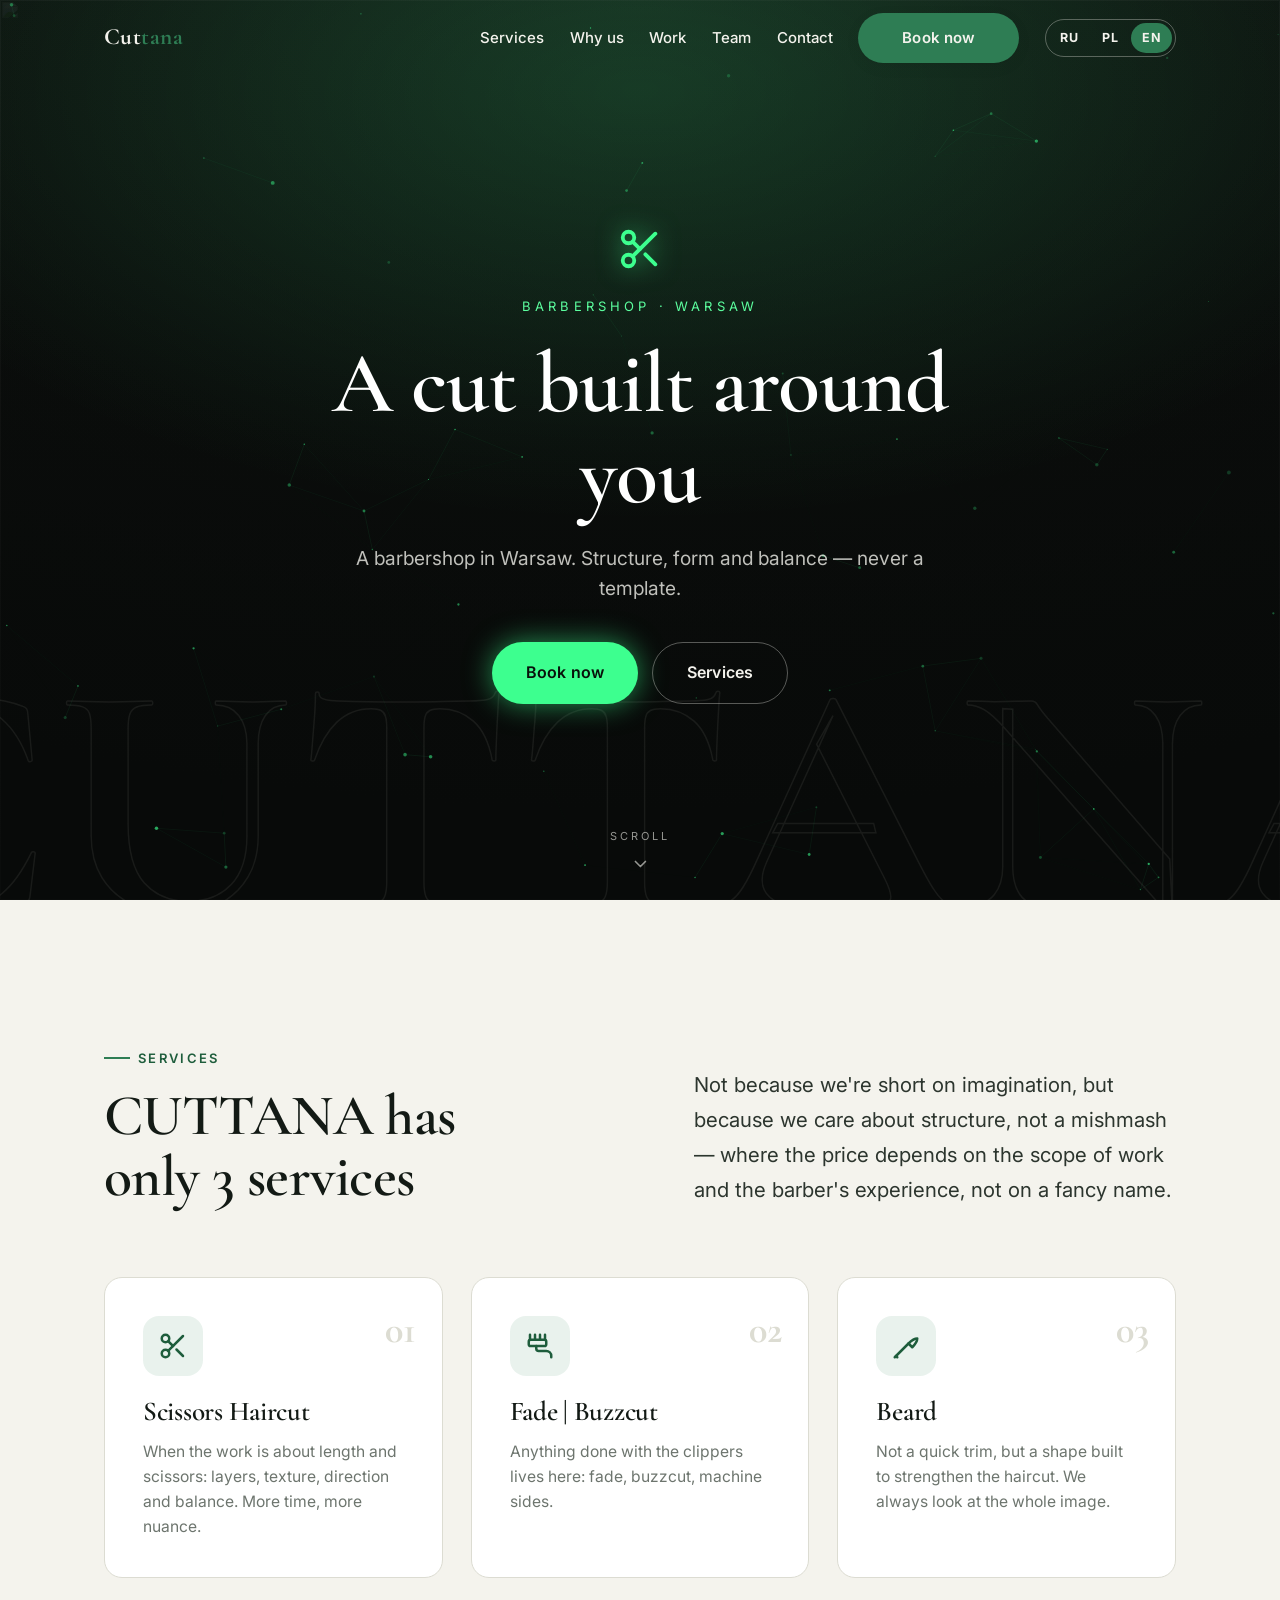
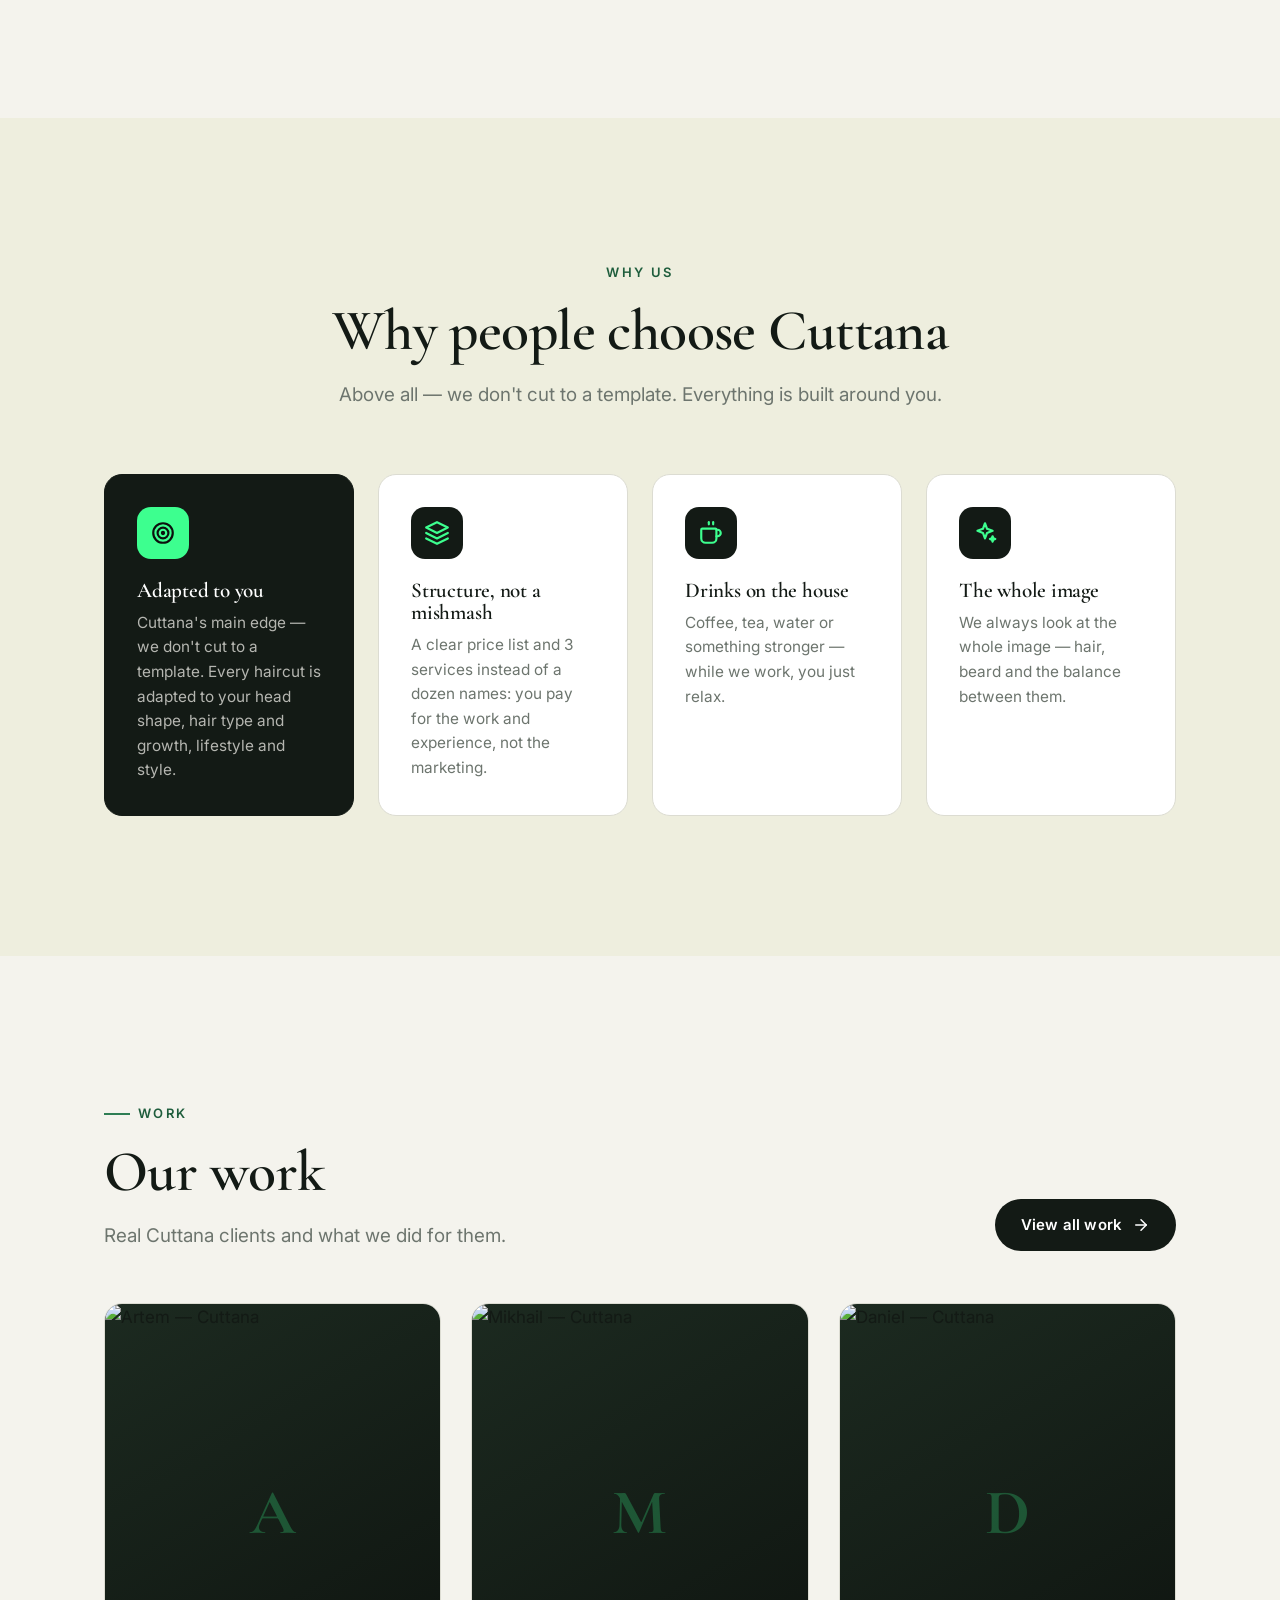
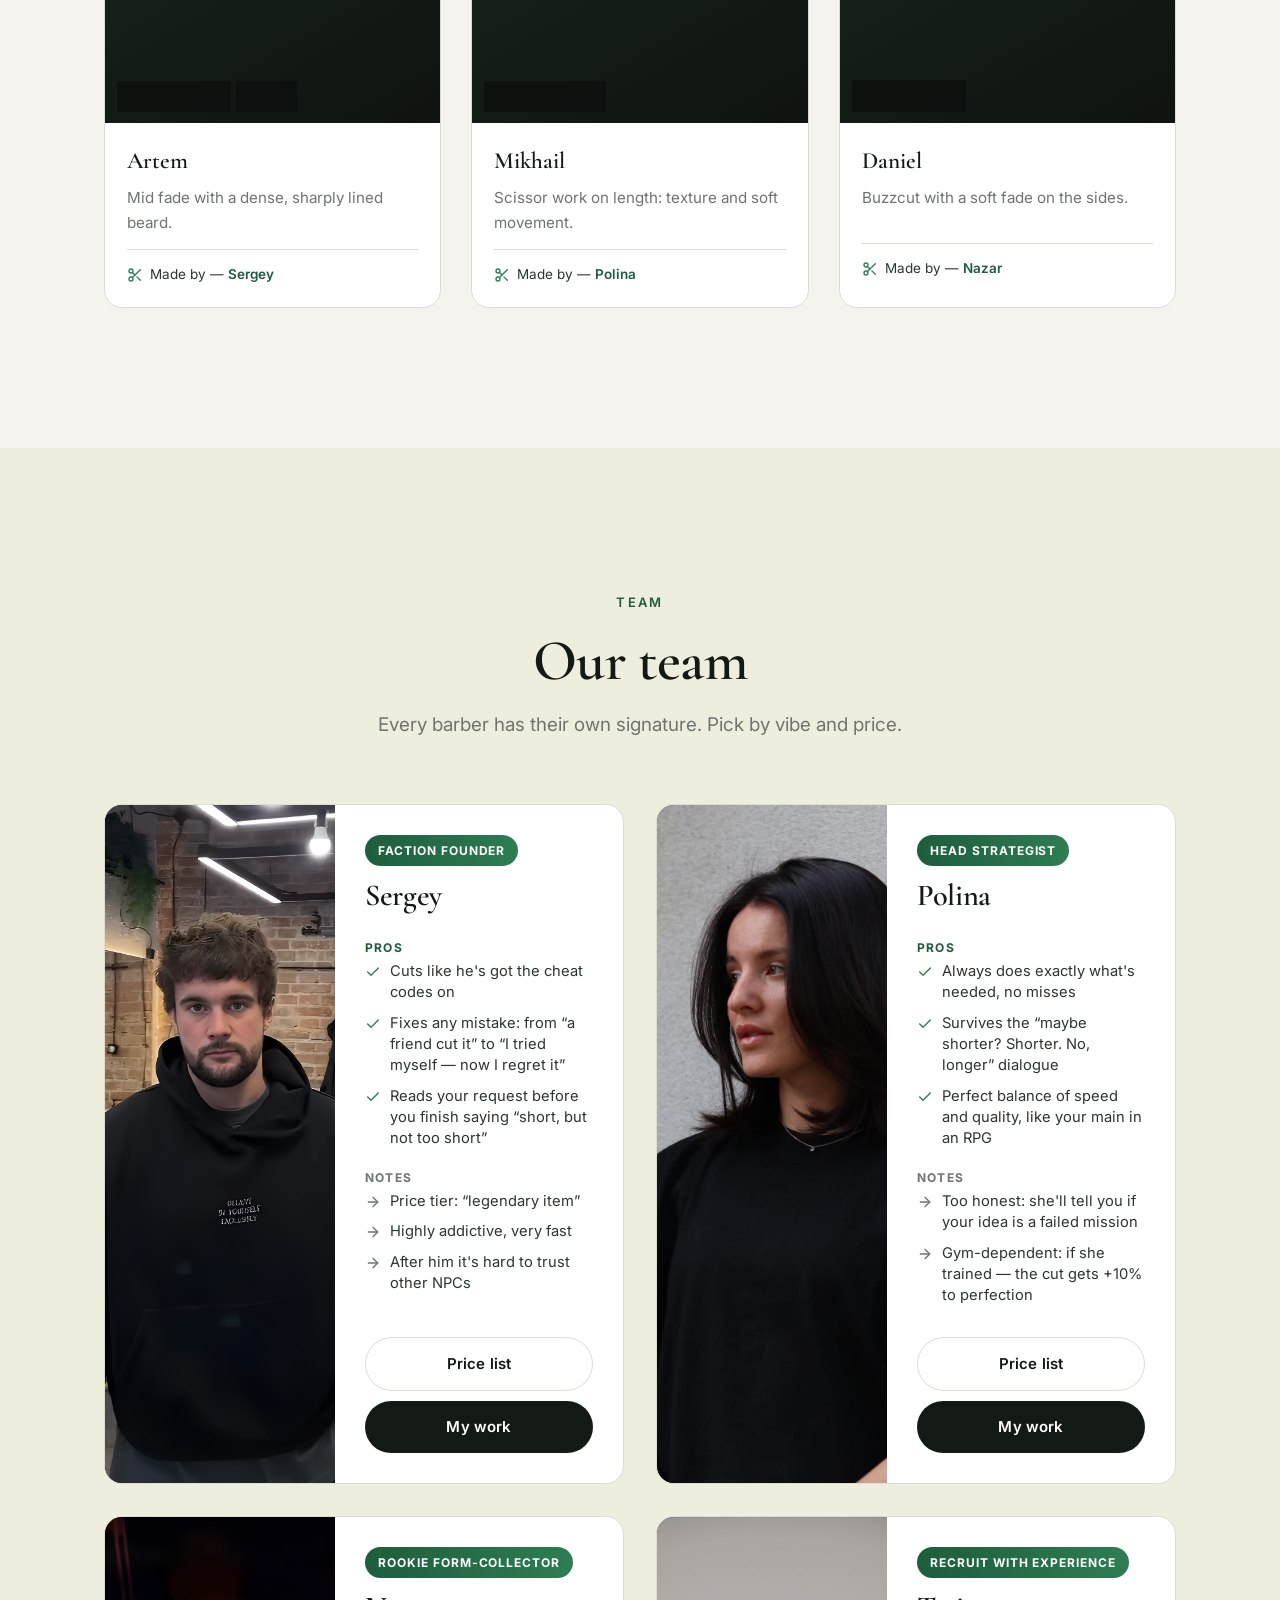
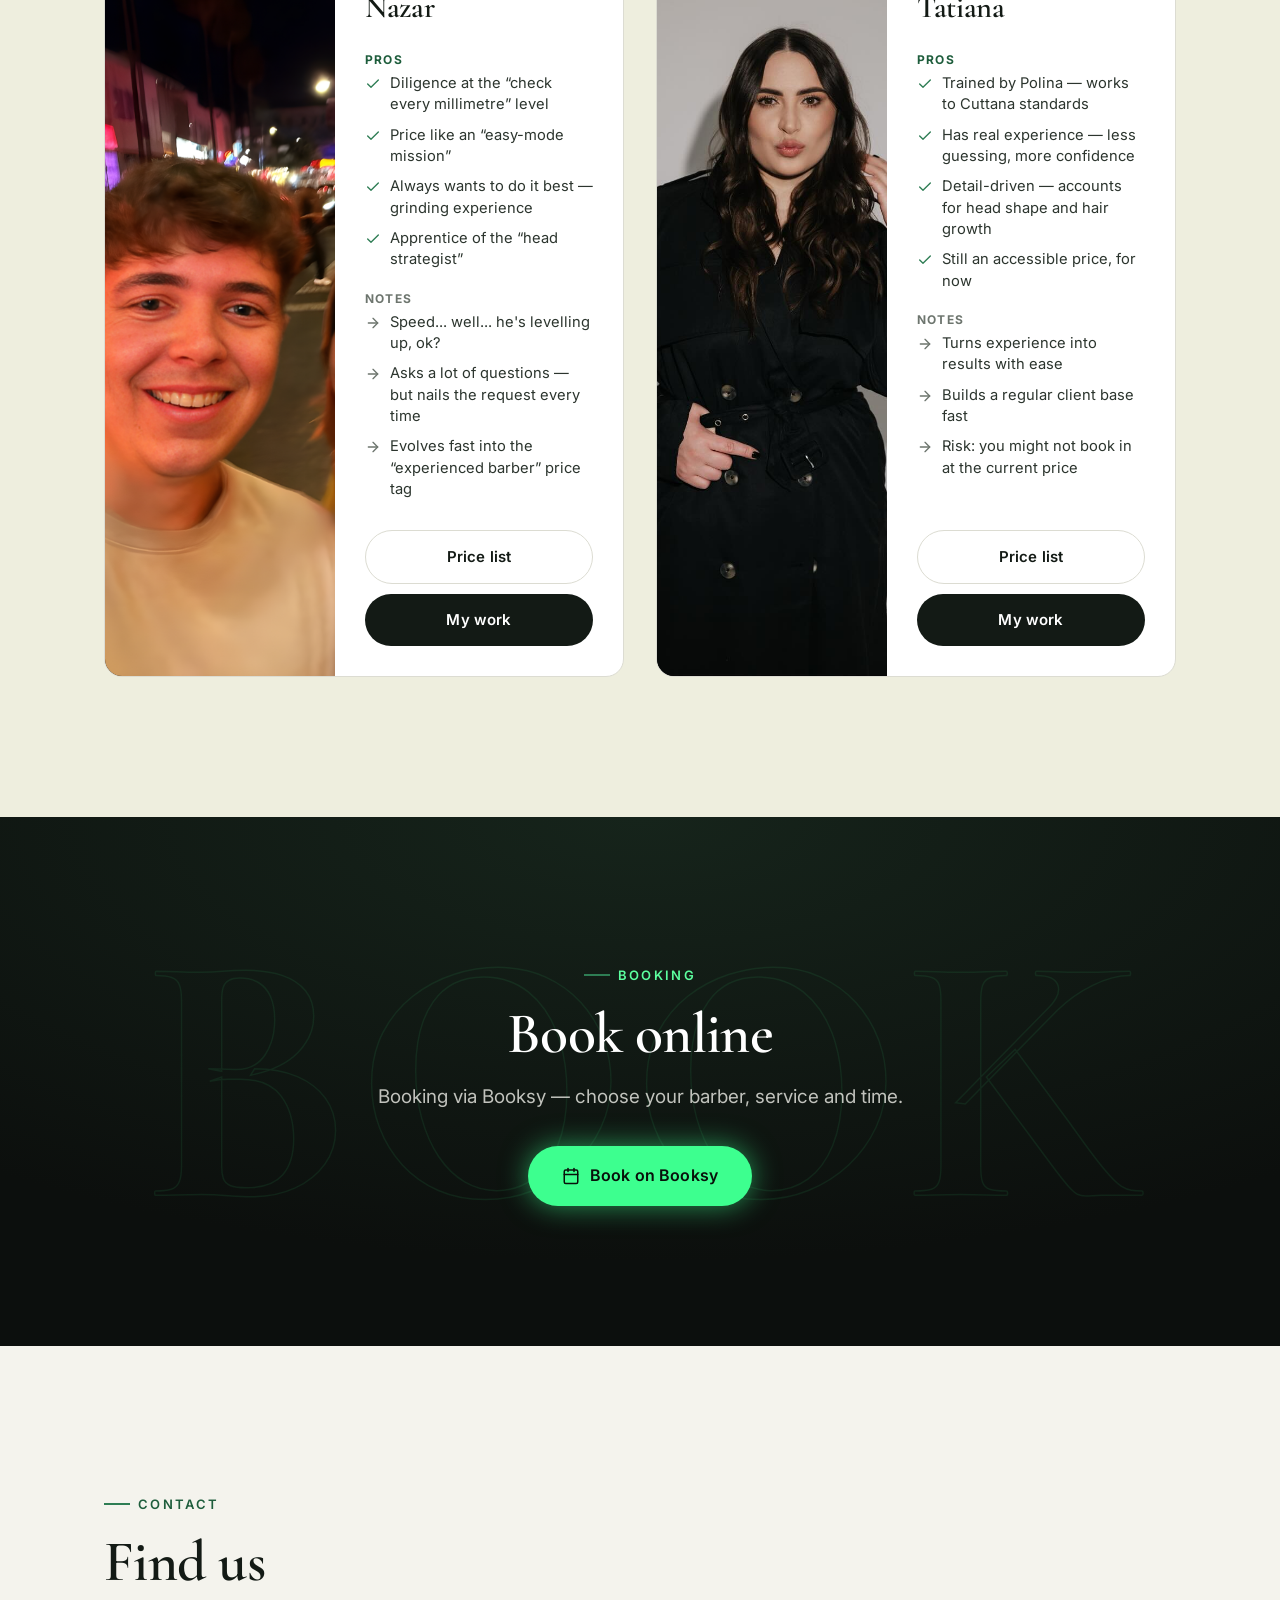
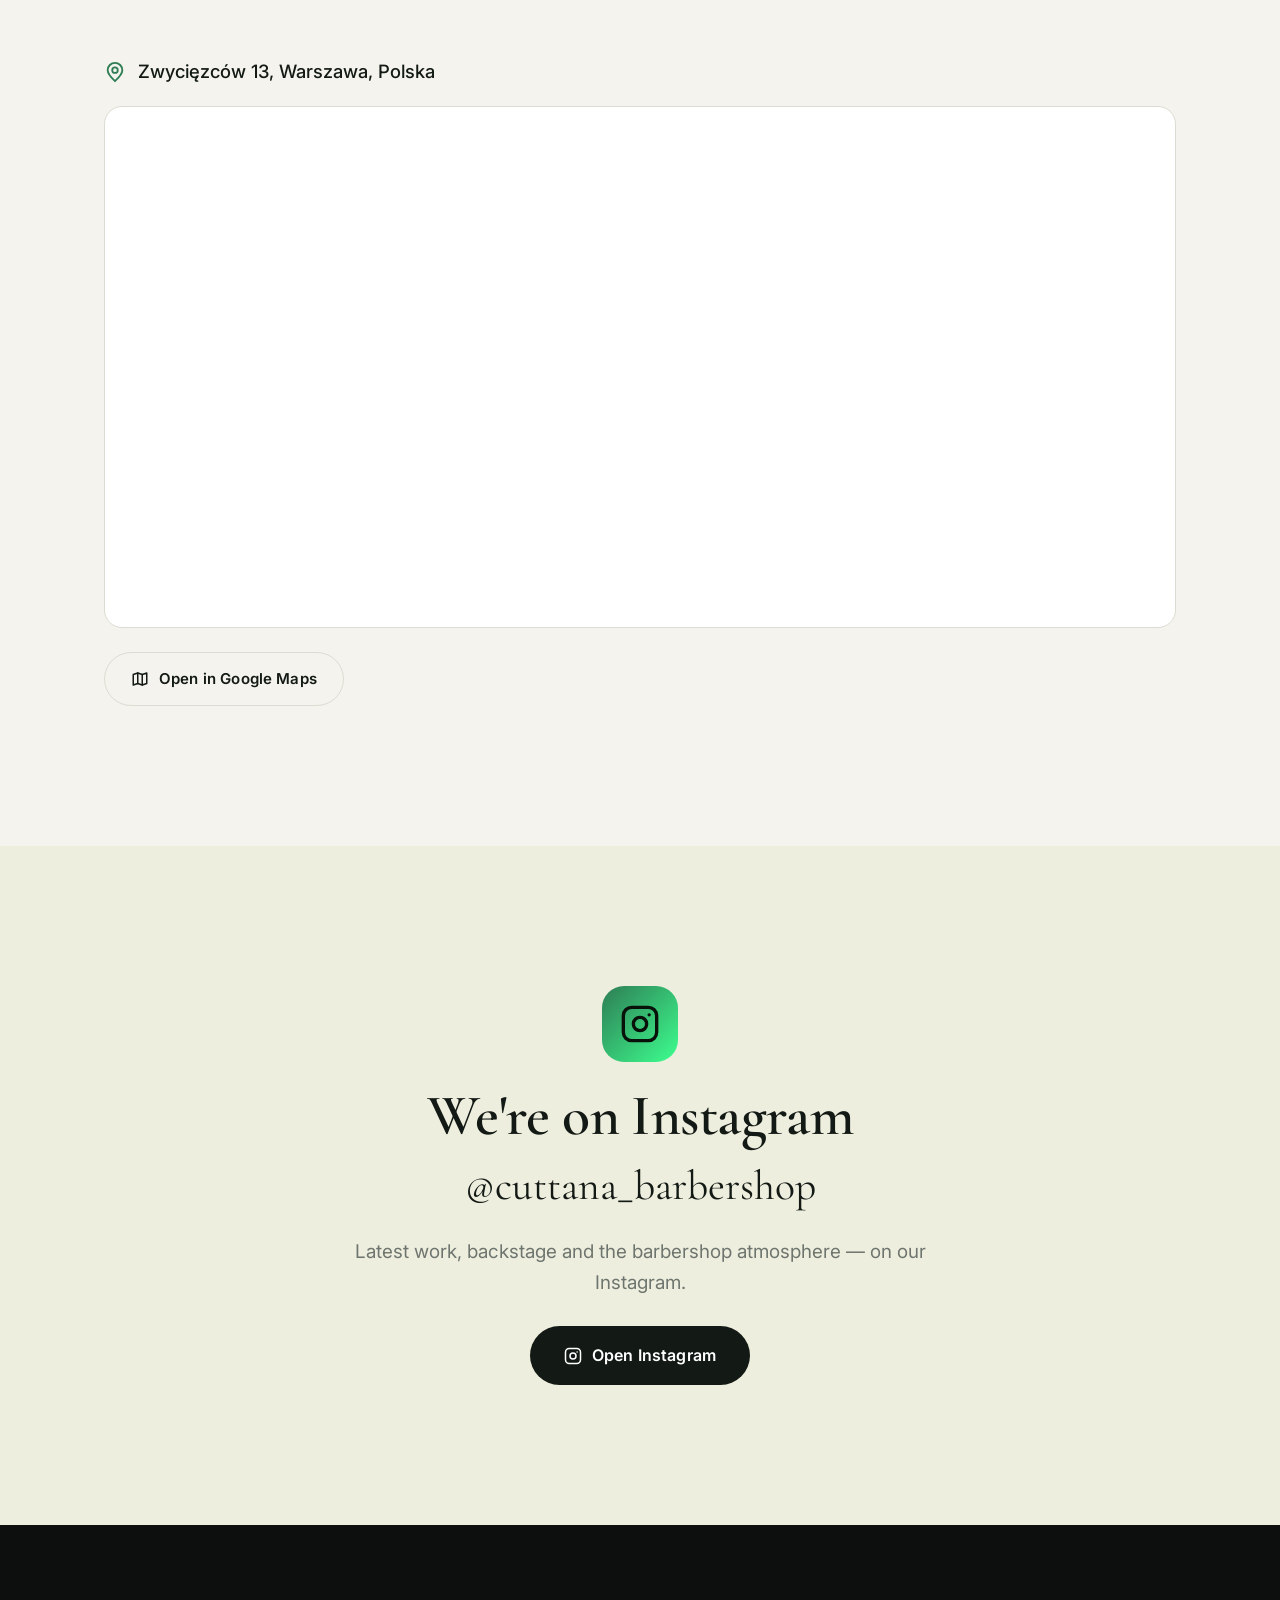
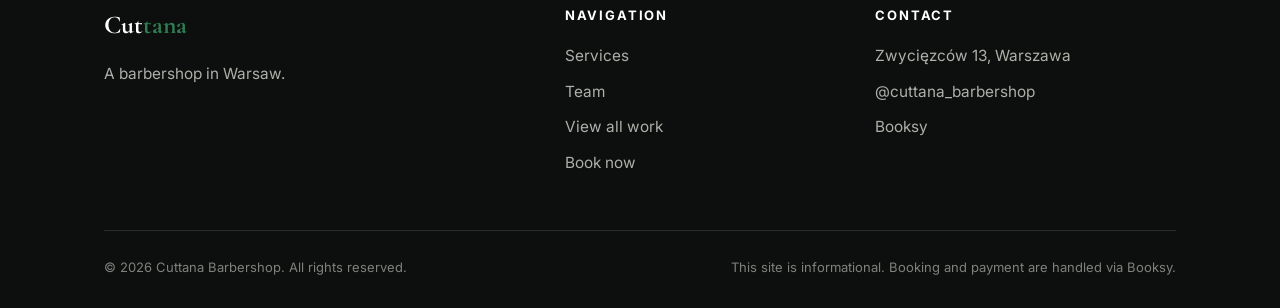
==== index.html @ 33fb0833 "Use verified Unsplash photos for case gallery (correct gender per name) Replace noisy LoremFlickr pl" ====
<!DOCTYPE html>
<html lang="ru">
  <head>
    <meta charset="UTF-8" />
    <meta name="viewport" content="width=device-width, initial-scale=1.0" />
    <title>Cuttana — барбершоп в Варшаве</title>
    <meta name="description" content="Cuttana — барбершоп в Варшаве." />
    <meta name="theme-color" content="#0c0f0d" />
    <link rel="icon" type="image/png" href="assets/favicon.png" />

    <!-- Social -->
    <meta property="og:type" content="website" />
    <meta property="og:title" content="Cuttana Barbershop — Warszawa" />
    <meta property="og:image" content="assets/og-image.jpg" />

    <!-- Fonts -->
    <link rel="preconnect" href="https://fonts.googleapis.com" />
    <link rel="preconnect" href="https://fonts.gstatic.com" crossorigin />
    <link
      href="https://fonts.googleapis.com/css2?family=Cormorant+Garamond:ital,wght@0,500;0,600;0,700;1,500;1,600&family=Inter:wght@400;500;600;700&display=swap"
      rel="stylesheet"
    />
    <link rel="stylesheet" href="css/style.css?v=17" />
  </head>
  <body>
    <!-- ====================== HEADER ====================== -->
    <header class="header" id="header">
      <div class="wrap header__inner">
        <a href="#hero" class="brand" aria-label="Cuttana">
          <img class="brand__logo" src="assets/logo.png" alt="Cuttana" onerror="this.style.display='none'" />
          <span class="brand__name">Cut<b>tana</b></span>
        </a>

        <nav class="nav" id="nav">
          <div class="nav__links">
            <a href="#services" data-i18n="nav.services">Услуги</a>
            <a href="#why" data-i18n="nav.why">Почему мы</a>
            <a href="#work" data-i18n="nav.work">Работы</a>
            <a href="#team" data-i18n="nav.team">Команда</a>
            <a href="#location" data-i18n="nav.location">Контакты</a>
            <a class="btn btn--primary nav__book" href="#booking" data-i18n="nav.book">Записаться</a>
          </div>

          <div class="lang" role="group" aria-label="Language">
            <button type="button" data-lang="ru">RU</button>
            <button type="button" data-lang="pl">PL</button>
            <button type="button" data-lang="en">EN</button>
          </div>

          <button class="nav__toggle" id="navToggle" aria-label="Menu" aria-expanded="false"></button>
        </nav>
      </div>
    </header>

    <main>
      <!-- ====================== HERO ====================== -->
      <section class="hero" id="hero">
        <!-- Temporary free stock backdrop (Unsplash); swap for assets/hero/* later -->
        <img
          class="hero__media"
          src="https://images.unsplash.com/photo-1585747860715-2ba37e788b70?auto=format&fit=crop&w=1600&q=70"
          alt=""
          aria-hidden="true"
          onerror="this.onerror=null;this.src='https://picsum.photos/seed/cuttana-hero/1600/900'"
        />
        <video
          class="hero__video"
          autoplay
          muted
          loop
          playsinline
          poster="assets/hero/hero-poster.jpg"
          onerror="this.style.display='none'"
        >
          <source src="assets/hero/hero.mp4" type="video/mp4" />
        </video>
        <div class="hero__overlay"></div>
        <canvas class="hero__canvas" id="heroCanvas"></canvas>
        <span class="hero__bgword" aria-hidden="true">CUTTANA</span>

        <div class="wrap hero__inner">
          <img
            class="hero__logo"
            src="assets/logo.png"
            alt="Cuttana Barbershop"
            onerror="this.style.display='none'; document.getElementById('heroScissors').style.display='block';"
          />
          <div class="hero__scissors" id="heroScissors" style="display: none">
            <svg class="ico" viewBox="0 0 24 24" fill="none" stroke="currentColor" stroke-width="2" stroke-linecap="round" stroke-linejoin="round">
              <circle cx="6" cy="6" r="3" />
              <circle cx="6" cy="18" r="3" />
              <g class="blade"><path d="M8.12 8.12 12 12" /><path d="M20 4 8.12 15.88" /></g>
              <g class="blade blade-2"><path d="M14.8 14.8 20 20" /></g>
            </svg>
          </div>

          <span class="hero__eyebrow" data-i18n="hero.eyebrow">Barbershop · Warszawa</span>
          <h1 class="hero__title" data-i18n="hero.title">Стрижка, выстроенная под тебя</h1>
          <p class="hero__sub" data-i18n="hero.subtitle">
            Барбершоп в Варшаве. Структура, форма и баланс — без шаблонов.
          </p>
          <div class="hero__cta">
            <a class="btn btn--primary btn--lg" href="#booking" data-i18n="hero.cta">Записаться</a>
            <a class="btn btn--ghost btn--lg" href="#services" data-i18n="hero.cta2">Услуги</a>
          </div>
        </div>

        <a class="hero__scroll" href="#services" aria-label="Scroll">
          <span data-i18n="hero.scroll">Листай</span>
          <svg class="ico" viewBox="0 0 24 24" fill="none" stroke="currentColor" stroke-width="2" stroke-linecap="round" stroke-linejoin="round"><path d="m6 9 6 6 6-6" /></svg>
        </a>
      </section>

      <!-- ====================== SERVICES ====================== -->
      <section class="section" id="services">
        <div class="wrap">
          <div class="services__intro reveal">
            <div class="section-head" style="margin-bottom: 0">
              <span class="tag" data-i18n="services.tag">Услуги</span>
              <h2 class="title" data-i18n="services.title">В CUTTANA всего 3 услуги</h2>
            </div>
            <p class="lead" data-i18n="services.intro">
              Не потому что у нас мало фантазии, а потому что нам важна структура.
            </p>
          </div>
          <div class="services__grid" id="servicesGrid"></div>
        </div>
      </section>

      <!-- ====================== WHY US ====================== -->
      <section class="section section--alt" id="why">
        <div class="wrap">
          <div class="section-head center reveal">
            <span class="tag" data-i18n="why.tag">Почему мы</span>
            <h2 class="title" data-i18n="why.title">Почему выбирают Cuttana</h2>
            <p class="lead" data-i18n="why.subtitle">
              Главное — мы не стрижём по шаблону.
            </p>
          </div>
          <div class="why__grid" id="whyGrid"></div>
        </div>
      </section>

      <!-- ====================== WORK / CLIENTS ====================== -->
      <section class="section" id="work">
        <div class="wrap">
          <div class="work__head reveal">
            <div class="section-head">
              <span class="tag" data-i18n="work.tag">Работы</span>
              <h2 class="title" data-i18n="work.title">Наши работы</h2>
              <p class="lead" data-i18n="work.subtitle">
                Реальные клиенты Cuttana и то, что мы для них сделали.
              </p>
            </div>
            <a class="btn btn--dark" href="clients.html">
              <span data-i18n="work.all">Все работы</span>
              <svg class="ico" viewBox="0 0 24 24" fill="none" stroke="currentColor" stroke-width="2" stroke-linecap="round" stroke-linejoin="round"><path d="M5 12h14" /><path d="m12 5 7 7-7 7" /></svg>
            </a>
          </div>
          <div class="cases" id="casesGrid"></div>
        </div>
      </section>

      <!-- ====================== TEAM ====================== -->
      <section class="section section--alt" id="team">
        <div class="wrap">
          <div class="section-head center reveal">
            <span class="tag" data-i18n="team.tag">Команда</span>
            <h2 class="title" data-i18n="team.title">Наша команда</h2>
            <p class="lead" data-i18n="team.subtitle">
              Каждый мастер — со своим почерком.
            </p>
          </div>
          <div class="team__grid" id="teamGrid"></div>
        </div>
      </section>

      <!-- ====================== BOOKING ====================== -->
      <section class="section booking" id="booking">
        <div class="wrap reveal">
          <span class="tag" style="color: var(--neon-soft); justify-content: center" data-i18n="book.tag">Запись</span>
          <h2 data-i18n="book.title">Записывайся онлайн</h2>
          <p class="lead" data-i18n="book.subtitle">
            Запись через Booksy — выбирай мастера, услугу и время.
          </p>
          <a class="btn btn--primary btn--lg" id="booksyBtn" href="#" target="_blank" rel="noopener">
            <svg class="ico" viewBox="0 0 24 24" fill="none" stroke="currentColor" stroke-width="2" stroke-linecap="round" stroke-linejoin="round"><rect x="3" y="4" width="18" height="18" rx="2" /><path d="M16 2v4" /><path d="M8 2v4" /><path d="M3 10h18" /></svg>
            <span data-i18n="book.cta">Записаться на Booksy</span>
          </a>
        </div>
      </section>

      <!-- ====================== LOCATION ====================== -->
      <section class="section" id="location">
        <div class="wrap">
          <div class="section-head reveal">
            <span class="tag" data-i18n="loc.tag">Контакты</span>
            <h2 class="title" data-i18n="loc.title">Как нас найти</h2>
          </div>
          <div class="loc__addr reveal">
            <svg class="ico" viewBox="0 0 24 24" fill="none" stroke="currentColor" stroke-width="2" stroke-linecap="round" stroke-linejoin="round"><path d="M20 10c0 4.4-8 12-8 12s-8-7.6-8-12a8 8 0 0 1 16 0Z" /><circle cx="12" cy="10" r="3" /></svg>
            <span>Zwycięzców 13, Warszawa, Polska</span>
          </div>
          <div class="loc__grid loc__grid--single reveal">
            <div class="loc__panel">
              <iframe
                class="loc__map"
                id="locMap"
                title="Cuttana — Zwycięzców 13, Warszawa"
                loading="lazy"
                referrerpolicy="no-referrer-when-downgrade"
                allowfullscreen
              ></iframe>
            </div>
          </div>
          <div style="margin-top: 24px" class="reveal">
            <a class="btn btn--ghost" id="mapsBtn" href="#" target="_blank" rel="noopener">
              <svg class="ico" viewBox="0 0 24 24" fill="none" stroke="currentColor" stroke-width="2" stroke-linecap="round" stroke-linejoin="round"><path d="m9 4 6 2 6-2v14l-6 2-6-2-6 2V6l6-2Z" /><path d="M9 4v14" /><path d="M15 6v14" /></svg>
              <span data-i18n="loc.maps">Открыть в Google Maps</span>
            </a>
          </div>
        </div>
      </section>

      <!-- ====================== INSTAGRAM ====================== -->
      <section class="section section--alt ig" id="instagram">
        <div class="wrap reveal">
          <div class="ig__icon">
            <svg class="ico" viewBox="0 0 24 24" fill="none" stroke="currentColor" stroke-width="2" stroke-linecap="round" stroke-linejoin="round"><rect x="2" y="2" width="20" height="20" rx="5" /><circle cx="12" cy="12" r="4" /><path d="M17.5 6.5h.01" /></svg>
          </div>
          <h2 class="title" data-i18n="ig.title">Мы в Instagram</h2>
          <div class="ig__handle">@cuttana_barbershop</div>
          <p class="lead" style="margin-inline: auto; max-width: 50ch; margin-top: 0" data-i18n="ig.subtitle">
            Свежие работы, бэкстейдж и атмосфера барбершопа.
          </p>
          <a class="btn btn--dark btn--lg" id="igBtn" href="#" target="_blank" rel="noopener" style="margin-top: 28px">
            <svg class="ico" viewBox="0 0 24 24" fill="none" stroke="currentColor" stroke-width="2" stroke-linecap="round" stroke-linejoin="round"><rect x="2" y="2" width="20" height="20" rx="5" /><circle cx="12" cy="12" r="4" /><path d="M17.5 6.5h.01" /></svg>
            <span data-i18n="ig.cta">Открыть Instagram</span>
          </a>
        </div>
      </section>
    </main>

    <!-- ====================== FOOTER ====================== -->
    <footer class="footer" id="footer">
      <div class="wrap">
        <div class="footer__grid">
          <div class="footer__col">
            <span class="brand__name" style="font-family: var(--serif); font-size: 1.6rem; font-weight: 700">Cut<b style="color: var(--green)">tana</b></span>
            <p class="footer__tagline" data-i18n="footer.tagline">Барбершоп в Варшаве.</p>
          </div>
          <div class="footer__col">
            <h4 data-i18n="footer.nav">Навигация</h4>
            <a href="#services" data-i18n="nav.services">Услуги</a>
            <a href="#team" data-i18n="nav.team">Команда</a>
            <a href="clients.html" data-i18n="work.all">Все работы</a>
            <a href="#booking" data-i18n="nav.book">Записаться</a>
          </div>
          <div class="footer__col">
            <h4 data-i18n="footer.contact">Контакты</h4>
            <a id="footMaps" href="#" target="_blank" rel="noopener">Zwycięzców 13, Warszawa</a>
            <a id="footIg" href="#" target="_blank" rel="noopener">@cuttana_barbershop</a>
            <a id="footBooksy" href="#" target="_blank" rel="noopener">Booksy</a>
          </div>
        </div>
        <div class="footer__bottom">
          <span>© <span id="year"></span> Cuttana Barbershop. <span data-i18n="footer.rights">Все права защищены.</span></span>
          <span data-i18n="footer.legal">Сайт носит информационный характер.</span>
        </div>
      </div>
    </footer>

    <!-- ====================== PRICELIST MODAL ====================== -->
    <div class="modal" id="priceModal" aria-hidden="true" role="dialog" aria-modal="true">
      <div class="modal__backdrop" data-close></div>
      <div class="modal__box" id="priceBox"></div>
    </div>

    <script src="js/data.js?v=17"></script>
    <script src="js/icons.js?v=17"></script>
    <script src="js/i18n.js?v=17"></script>
    <script src="js/main.js?v=17"></script>
  </body>
</html>
---- css/style.css ----
/* ==========================================================================
   Cuttana Barbershop — design system & styles
   Palette: warm white · ink black · forest green · neon accent (hero only)
   ========================================================================== */

:root {
  --bg: #f4f3ed;
  --bg-2: #eeeede;
  --surface: #ffffff;
  --ink: #131a15;
  --ink-soft: #2c352e;
  --muted: #6d756e;
  --line: #dcdcd2;

  --green: #2e7d54;
  --green-deep: #1e5d3c;
  --green-700: #184b30;
  --neon: #3dff8f;
  --neon-soft: #5cff9f;

  --black: #0c0f0d;
  --black-2: #11150f;

  --radius: 18px;
  --radius-sm: 12px;
  --radius-pill: 999px;

  --shadow-sm: 0 1px 2px rgba(19, 26, 21, 0.06), 0 4px 16px rgba(19, 26, 21, 0.05);
  --shadow-md: 0 10px 30px rgba(19, 26, 21, 0.1);
  --shadow-lg: 0 24px 60px rgba(19, 26, 21, 0.16);
  --glow: 0 0 28px rgba(61, 255, 143, 0.55);

  --maxw: 1200px;
  --gutter: clamp(18px, 5vw, 64px);

  --serif: "Cormorant Garamond", Georgia, "Times New Roman", serif;
  --sans: "Inter", "Segoe UI", system-ui, -apple-system, sans-serif;

  --ease: cubic-bezier(0.22, 0.61, 0.36, 1);
}

/* ---- Reset ------------------------------------------------------------- */
*,
*::before,
*::after {
  box-sizing: border-box;
  margin: 0;
  padding: 0;
}

html {
  scroll-behavior: smooth;
  -webkit-text-size-adjust: 100%;
}

body {
  font-family: var(--sans);
  background: var(--bg);
  color: var(--ink);
  line-height: 1.6;
  font-size: 17px;
  overflow-x: hidden;
  -webkit-font-smoothing: antialiased;
  text-rendering: optimizeLegibility;
}

img,
svg,
video {
  display: block;
  max-width: 100%;
}

a {
  color: inherit;
  text-decoration: none;
}

button {
  font: inherit;
  color: inherit;
  cursor: pointer;
  border: none;
  background: none;
}

ul {
  list-style: none;
}

.ico {
  width: 1.25em;
  height: 1.25em;
  flex: none;
}

::selection {
  background: var(--green);
  color: #fff;
}

/* ---- Layout helpers ---------------------------------------------------- */
.wrap {
  width: 100%;
  max-width: var(--maxw);
  margin: 0 auto;
  padding-inline: var(--gutter);
}

.section {
  padding-block: clamp(72px, 11vw, 140px);
  position: relative;
}

.section--alt {
  background: var(--bg-2);
}

.section-head {
  max-width: 720px;
  margin-bottom: clamp(36px, 6vw, 64px);
}

.section-head.center {
  margin-inline: auto;
  text-align: center;
}

.tag {
  display: inline-flex;
  align-items: center;
  gap: 8px;
  font-size: 13px;
  font-weight: 600;
  letter-spacing: 0.18em;
  text-transform: uppercase;
  color: var(--green-deep);
  margin-bottom: 18px;
}

.tag::before {
  content: "";
  width: 26px;
  height: 2px;
  background: var(--green);
}

.center .tag::before {
  display: none;
}

h1,
h2,
h3 {
  font-family: var(--serif);
  font-weight: 600;
  line-height: 1.05;
  letter-spacing: -0.01em;
  color: var(--ink);
}

h2.title {
  font-size: clamp(2.2rem, 5.5vw, 3.6rem);
}

.lead {
  font-size: clamp(1.02rem, 1.6vw, 1.18rem);
  color: var(--muted);
  margin-top: 18px;
}

.reveal {
  opacity: 0;
  transform: translateY(26px);
  transition: opacity 0.8s var(--ease), transform 0.8s var(--ease);
}

.reveal.in {
  opacity: 1;
  transform: none;
}

/* ---- Buttons ----------------------------------------------------------- */
.btn {
  display: inline-flex;
  align-items: center;
  justify-content: center;
  gap: 10px;
  padding: 14px 26px;
  border-radius: var(--radius-pill);
  font-weight: 600;
  font-size: 15px;
  letter-spacing: 0.01em;
  transition: transform 0.25s var(--ease), background 0.25s var(--ease),
    color 0.25s var(--ease), box-shadow 0.25s var(--ease);
  white-space: nowrap;
}

.btn:active {
  transform: translateY(0) scale(0.97);
}

.btn .ico {
  width: 18px;
  height: 18px;
  transition: transform 0.3s var(--ease);
}

/* Header "Book now" — extra horizontal breathing room so the label never
   sits near the rounded ends. Higher specificity + !important to beat any
   cached/older rule. */
.header .nav .nav__book {
  padding-left: 44px !important;
  padding-right: 44px !important;
  padding-top: 13px !important;
  padding-bottom: 13px !important;
  flex-shrink: 0;
  font-size: 15px;
  font-weight: 600;
}

.btn--primary {
  background: var(--green);
  color: #fff;
  box-shadow: var(--shadow-sm);
}

.btn--primary:hover {
  background: var(--green-deep);
  transform: translateY(-2px);
  box-shadow: var(--shadow-md);
}

.btn--ghost {
  background: transparent;
  border: 1.5px solid var(--line);
  color: var(--ink);
}

.btn--ghost:hover {
  border-color: var(--green);
  color: var(--green-deep);
  transform: translateY(-2px);
}

.btn--dark {
  background: var(--ink);
  color: #fff;
}

.btn--dark:hover {
  background: #000;
  transform: translateY(-2px);
}

.btn--block {
  width: 100%;
}

.btn--lg {
  padding: 17px 34px;
  font-size: 16px;
}

/* ==========================================================================
   Header / nav
   ========================================================================== */
.header {
  position: fixed;
  inset: 0 0 auto 0;
  z-index: 60;
  transition: background 0.3s var(--ease), box-shadow 0.3s var(--ease),
    backdrop-filter 0.3s var(--ease);
}

.header__inner {
  display: flex;
  align-items: center;
  justify-content: space-between;
  gap: 18px;
  height: 76px;
}

.header.scrolled {
  background: rgba(244, 243, 237, 0.82);
  backdrop-filter: blur(14px) saturate(1.4);
  -webkit-backdrop-filter: blur(14px) saturate(1.4);
  box-shadow: 0 1px 0 var(--line);
}

/* On the dark hero, before scroll, the header text is light */
.header:not(.scrolled) .brand__name,
.header:not(.scrolled) .nav a,
.header:not(.scrolled) .lang button,
.header:not(.scrolled) .nav__toggle {
  color: #f4f3ed;
}

.header:not(.scrolled) .lang {
  border-color: rgba(244, 243, 237, 0.32);
}

.brand {
  display: flex;
  align-items: center;
  gap: 11px;
  font-family: var(--serif);
  font-size: 1.45rem;
  font-weight: 700;
  letter-spacing: 0.02em;
}

.brand__logo {
  height: 38px;
  width: auto;
}

.brand__name {
  color: var(--ink);
}

.brand__name b {
  color: var(--green);
  font-weight: 700;
}

.nav {
  display: flex;
  align-items: center;
  gap: clamp(14px, 2vw, 30px);
}

.nav__links {
  display: flex;
  align-items: center;
  gap: clamp(14px, 2vw, 28px);
}

.nav a {
  font-size: 15px;
  font-weight: 500;
  color: var(--ink-soft);
  position: relative;
  padding: 4px 0;
  transition: color 0.35s var(--ease);
}

.nav a::after {
  content: "";
  position: absolute;
  left: 0;
  bottom: -2px;
  height: 2px;
  width: 0;
  background: var(--green);
  transition: width 0.25s var(--ease);
}

.nav a:hover::after {
  width: 100%;
}

.nav a:hover {
  color: var(--green-deep);
}

/* Language switch */
.lang {
  display: flex;
  align-items: center;
  gap: 2px;
  border: 1px solid var(--line);
  border-radius: var(--radius-pill);
  padding: 3px;
}

.lang button {
  font-size: 12.5px;
  font-weight: 700;
  letter-spacing: 0.04em;
  text-transform: uppercase;
  padding: 5px 11px;
  border-radius: var(--radius-pill);
  color: var(--muted);
  transition: all 0.4s var(--ease);
}

.lang button.is-active {
  background: var(--green);
  color: #fff;
}

.nav__toggle {
  display: none;
  width: 44px;
  height: 44px;
  align-items: center;
  justify-content: center;
  border-radius: var(--radius-sm);
  color: var(--ink);
  transition: all 0.3s var(--ease);
}

.nav__toggle .ico {
  width: 26px;
  height: 26px;
}

/* ==========================================================================
   Hero
   ========================================================================== */
.hero {
  position: relative;
  min-height: 100svh;
  display: flex;
  align-items: center;
  background: radial-gradient(120% 90% at 50% 0%, #16241b 0%, #0c0f0d 55%, #080a09 100%);
  color: #f4f3ed;
  overflow: hidden;
  isolation: isolate;
}

.hero__media,
.hero__video {
  position: absolute;
  inset: 0;
  width: 100%;
  height: 100%;
  object-fit: cover;
  z-index: -3;
}

.hero__video {
  opacity: 0.4;
}

.hero__media {
  opacity: 0.17;
  filter: brightness(0.42) saturate(0.9);
}

.hero__overlay {
  position: absolute;
  inset: 0;
  z-index: -2;
  background: radial-gradient(110% 80% at 50% 10%, rgba(61, 255, 143, 0.14), transparent 60%),
    linear-gradient(180deg, rgba(8, 10, 9, 0.2) 0%, rgba(8, 10, 9, 0.75) 100%);
}

/* big background typography */
.hero__bgword {
  position: absolute;
  z-index: -1;
  left: 50%;
  bottom: -4%;
  transform: translateX(-50%);
  font-family: var(--serif);
  font-weight: 700;
  font-size: clamp(7rem, 26vw, 22rem);
  letter-spacing: 0.02em;
  line-height: 0.8;
  color: transparent;
  -webkit-text-stroke: 1.5px rgba(244, 243, 237, 0.07);
  white-space: nowrap;
  pointer-events: none;
  user-select: none;
}

/* particle canvas */
.hero__canvas {
  position: absolute;
  inset: 0;
  z-index: -1;
  width: 100%;
  height: 100%;
  pointer-events: none;
}

.hero__inner {
  display: flex;
  flex-direction: column;
  align-items: center;
  text-align: center;
  width: 100%;
  padding-block: 120px 90px;
}

.hero__logo {
  width: clamp(150px, 26vw, 230px);
  height: auto;
  margin-bottom: 30px;
  filter: drop-shadow(0 0 18px rgba(61, 255, 143, 0.45));
  animation: logo-in 1.1s var(--ease) both, neon-flicker 5.5s 1.4s infinite;
}

/* animated scissors fallback / accent above title */
.hero__scissors {
  color: var(--neon);
  margin-bottom: 24px;
  filter: drop-shadow(0 0 12px rgba(61, 255, 143, 0.6));
}

.hero__scissors .ico {
  width: 46px;
  height: 46px;
}

.hero__scissors .blade {
  transform-box: fill-box;
  transform-origin: 18% 50%;
  animation: snip 2.6s var(--ease) infinite;
}

.hero__scissors .blade-2 {
  animation-delay: 0s;
  transform-origin: 18% 50%;
}

.hero__eyebrow {
  font-size: 13px;
  letter-spacing: 0.32em;
  text-transform: uppercase;
  color: var(--neon-soft);
  margin-bottom: 22px;
  opacity: 0;
  animation: rise 0.9s 0.3s var(--ease) forwards;
}

.hero__title {
  font-size: clamp(2.6rem, 7vw, 5.4rem);
  color: #fff;
  max-width: 16ch;
  opacity: 0;
  animation: rise 0.9s 0.45s var(--ease) forwards;
}

.hero__title em {
  font-style: italic;
  color: var(--neon-soft);
}

.hero__sub {
  margin-top: 22px;
  max-width: 52ch;
  font-size: clamp(1rem, 1.7vw, 1.2rem);
  color: rgba(244, 243, 237, 0.78);
  opacity: 0;
  animation: rise 0.9s 0.6s var(--ease) forwards;
}

.hero__cta {
  display: flex;
  flex-wrap: wrap;
  gap: 14px;
  justify-content: center;
  margin-top: 38px;
  opacity: 0;
  animation: rise 0.9s 0.75s var(--ease) forwards;
}

.hero .btn--ghost {
  border-color: rgba(244, 243, 237, 0.34);
  color: #f4f3ed;
}

.hero .btn--ghost:hover {
  border-color: var(--neon);
  color: var(--neon);
}

.hero .btn--primary {
  background: var(--neon);
  color: #08110a;
  box-shadow: var(--glow);
}

.hero .btn--primary:hover {
  background: var(--neon-soft);
  box-shadow: 0 0 36px rgba(61, 255, 143, 0.7);
}

.hero__scroll {
  position: absolute;
  bottom: 26px;
  left: 50%;
  transform: translateX(-50%);
  display: flex;
  flex-direction: column;
  align-items: center;
  gap: 8px;
  font-size: 11px;
  letter-spacing: 0.26em;
  text-transform: uppercase;
  color: rgba(244, 243, 237, 0.6);
}

.hero__scroll .ico {
  width: 20px;
  height: 20px;
  animation: bob 1.8s ease-in-out infinite;
}

@keyframes logo-in {
  from {
    opacity: 0;
    transform: translateY(20px) scale(0.92);
  }
  to {
    opacity: 1;
    transform: none;
  }
}

@keyframes neon-flicker {
  0%, 100% { filter: drop-shadow(0 0 18px rgba(61, 255, 143, 0.45)); }
  42% { filter: drop-shadow(0 0 18px rgba(61, 255, 143, 0.45)); }
  44% { filter: drop-shadow(0 0 4px rgba(61, 255, 143, 0.15)); }
  46% { filter: drop-shadow(0 0 18px rgba(61, 255, 143, 0.5)); }
  48% { filter: drop-shadow(0 0 3px rgba(61, 255, 143, 0.1)); }
  50% { filter: drop-shadow(0 0 22px rgba(61, 255, 143, 0.6)); }
}

@keyframes snip {
  0%, 100% { transform: rotate(0deg); }
  50% { transform: rotate(-18deg); }
}

@keyframes rise {
  from { opacity: 0; transform: translateY(24px); }
  to { opacity: 1; transform: none; }
}

@keyframes bob {
  0%, 100% { transform: translateY(0); }
  50% { transform: translateY(6px); }
}

/* Card pop-in — used on the clients gallery (re-runs on every filter) */
.card-pop {
  opacity: 0;
  animation: card-pop 0.6s var(--ease) forwards;
}

@keyframes card-pop {
  from {
    opacity: 0;
    transform: translateY(30px) scale(0.97);
  }
  to {
    opacity: 1;
    transform: none;
  }
}

/* Arrow buttons: nudge the icon on hover */
.btn:hover .ico {
  transform: translateX(3px);
}

.ig__icon:hover,
.scard__icon,
.wcard__icon {
  transition: transform 0.4s var(--ease);
}

.scard:hover .scard__icon {
  transform: translateY(-4px) rotate(-6deg);
}

.wcard:hover .wcard__icon {
  transform: scale(1.08) rotate(4deg);
}

/* ==========================================================================
   Services
   ========================================================================== */
.services__intro {
  display: grid;
  grid-template-columns: 1.1fr 1fr;
  gap: clamp(24px, 5vw, 60px);
  align-items: end;
  margin-bottom: clamp(40px, 6vw, 70px);
}

/* Honour the explicit \n line break in the services title */
.services__intro .title {
  white-space: pre-line;
}

.services__intro .lead {
  margin-top: 0;
  font-size: clamp(1.05rem, 1.8vw, 1.28rem);
  color: var(--ink-soft);
  line-height: 1.7;
}

.services__grid {
  display: grid;
  grid-template-columns: repeat(3, 1fr);
  gap: clamp(18px, 2.4vw, 28px);
}

.scard {
  position: relative;
  background: var(--surface);
  border: 1px solid var(--line);
  border-radius: var(--radius);
  padding: clamp(26px, 3vw, 38px);
  display: flex;
  flex-direction: column;
  min-height: 280px;
  overflow: hidden;
  transition: all 0.45s var(--ease);
}

.scard::after {
  content: "";
  position: absolute;
  inset: auto 0 0 0;
  height: 3px;
  background: linear-gradient(90deg, var(--green), var(--neon));
  transform: scaleX(0);
  transform-origin: left;
  transition: transform 0.45s var(--ease);
}

.scard:hover {
  transform: translateY(-6px);
  box-shadow: var(--shadow-lg);
  border-color: transparent;
}

.scard:hover::after {
  transform: scaleX(1);
}

.scard__icon {
  width: 60px;
  height: 60px;
  border-radius: 16px;
  display: grid;
  place-items: center;
  background: rgba(46, 125, 84, 0.1);
  color: var(--green-deep);
  margin-bottom: 22px;
}

.scard__icon .ico {
  width: 30px;
  height: 30px;
}

.scard__num {
  position: absolute;
  top: 22px;
  right: 26px;
  font-family: var(--serif);
  font-size: 2.4rem;
  color: var(--line);
  font-weight: 700;
}

.scard h3 {
  font-size: 1.7rem;
  margin-bottom: 12px;
}

.scard p {
  color: var(--muted);
  font-size: 0.98rem;
}

/* ==========================================================================
   Why us
   ========================================================================== */
.why__grid {
  display: grid;
  grid-template-columns: repeat(4, 1fr);
  gap: clamp(16px, 2vw, 24px);
}

.wcard {
  background: var(--surface);
  border: 1px solid var(--line);
  border-radius: var(--radius);
  padding: clamp(24px, 2.6vw, 32px);
  transition: all 0.45s var(--ease);
}

.wcard:hover {
  transform: translateY(-5px);
  box-shadow: var(--shadow-md);
}

.wcard__icon {
  width: 52px;
  height: 52px;
  border-radius: 14px;
  display: grid;
  place-items: center;
  background: var(--ink);
  color: var(--neon);
  margin-bottom: 20px;
}

.wcard__icon .ico {
  width: 26px;
  height: 26px;
}

.wcard h3 {
  font-size: 1.32rem;
  margin-bottom: 10px;
}

.wcard p {
  color: var(--muted);
  font-size: 0.96rem;
}

.wcard:first-child {
  background: var(--ink);
  color: #f4f3ed;
  border-color: var(--ink);
}

.wcard:first-child h3 {
  color: #fff;
}

.wcard:first-child p {
  color: rgba(244, 243, 237, 0.72);
}

.wcard:first-child .wcard__icon {
  background: var(--neon);
  color: var(--black);
}

/* ==========================================================================
   Work / clients
   ========================================================================== */
.work__head {
  display: flex;
  align-items: flex-end;
  justify-content: space-between;
  gap: 24px;
  flex-wrap: wrap;
  margin-bottom: clamp(32px, 5vw, 52px);
}

.work__head .section-head {
  margin-bottom: 0;
}

.cases {
  display: grid;
  grid-template-columns: repeat(auto-fill, minmax(280px, 1fr));
  gap: clamp(18px, 2.4vw, 30px);
}

.ccard {
  background: var(--surface);
  border: 1px solid var(--line);
  border-radius: var(--radius);
  overflow: hidden;
  transition: all 0.45s var(--ease);
}

.ccard:hover {
  transform: translateY(-6px);
  box-shadow: var(--shadow-lg);
}

.ccard__media {
  position: relative;
  aspect-ratio: 4 / 5;
  background: linear-gradient(150deg, #1c2a20, #0e130f);
  overflow: hidden;
  transition: all 0.5s var(--ease);
}

.ccard__media img {
  width: 100%;
  height: 100%;
  object-fit: cover;
  transition: all 0.65s var(--ease);
}

.ccard:hover .ccard__media img {
  transform: scale(1.05);
}

/* fallback monogram when image missing */
.ccard__media::before {
  content: attr(data-mono);
  position: absolute;
  inset: 0;
  display: grid;
  place-items: center;
  font-family: var(--serif);
  font-size: 4rem;
  font-weight: 700;
  color: rgba(61, 255, 143, 0.25);
}

.ccard__media img {
  position: relative;
  z-index: 1;
}

.ccard__tags {
  position: absolute;
  z-index: 2;
  left: 12px;
  bottom: 12px;
  display: flex;
  flex-wrap: wrap;
  gap: 6px;
}

.chip {
  font-size: 11.5px;
  font-weight: 600;
  letter-spacing: 0.03em;
  padding: 5px 11px;
  border-radius: var(--radius-pill);
  background: rgba(12, 15, 13, 0.72);
  color: #f4f3ed;
  backdrop-filter: blur(6px);
  border: 1px solid rgba(61, 255, 143, 0.3);
}

.ccard__body {
  padding: 20px 22px 22px;
}

.ccard__name {
  font-family: var(--serif);
  font-size: 1.45rem;
  font-weight: 600;
  margin-bottom: 6px;
}

.ccard__desc {
  color: var(--muted);
  font-size: 0.95rem;
  min-height: 2.8em;
}

.ccard__by {
  margin-top: 14px;
  padding-top: 14px;
  border-top: 1px solid var(--line);
  font-size: 13.5px;
  color: var(--ink-soft);
  display: flex;
  align-items: center;
  gap: 7px;
}

.ccard__by b {
  color: var(--green-deep);
  font-weight: 600;
}

.ccard__by .ico {
  width: 16px;
  height: 16px;
  color: var(--green);
}

/* ==========================================================================
   Team
   ========================================================================== */
.team__grid {
  display: grid;
  grid-template-columns: repeat(2, 1fr);
  gap: clamp(20px, 2.6vw, 32px);
}

.tcard {
  display: grid;
  grid-template-columns: 230px 1fr;
  background: var(--surface);
  border: 1px solid var(--line);
  border-radius: var(--radius);
  overflow: hidden;
  transition: all 0.45s var(--ease);
}

.tcard:hover {
  transform: translateY(-5px);
  box-shadow: var(--shadow-lg);
}

.tcard__photo {
  position: relative;
  background: linear-gradient(160deg, #1c2a20, #0c0f0d);
  min-height: 100%;
  transition: all 0.5s var(--ease);
}

.tcard__photo img {
  width: 100%;
  height: 100%;
  object-fit: cover;
  position: relative;
  z-index: 1;
  transition: all 0.6s var(--ease);
}

.tcard__photo::before {
  content: attr(data-mono);
  position: absolute;
  inset: 0;
  display: grid;
  place-items: center;
  font-family: var(--serif);
  font-size: 4.5rem;
  font-weight: 700;
  color: rgba(61, 255, 143, 0.22);
}

.tcard__body {
  padding: clamp(22px, 2.4vw, 30px);
  display: flex;
  flex-direction: column;
}

.tcard__rank {
  align-self: flex-start;
  font-size: 12px;
  font-weight: 700;
  letter-spacing: 0.08em;
  text-transform: uppercase;
  padding: 6px 13px;
  border-radius: var(--radius-pill);
  background: linear-gradient(90deg, var(--green-deep), var(--green));
  color: #fff;
  margin-bottom: 14px;
}

.tcard__name {
  font-size: 1.9rem;
  margin-bottom: 16px;
}

.tcard__list {
  display: flex;
  flex-direction: column;
  gap: 9px;
  margin-bottom: 8px;
}

.tcard__list-title {
  font-size: 12px;
  font-weight: 700;
  letter-spacing: 0.1em;
  text-transform: uppercase;
  color: var(--green-deep);
  margin: 10px 0 4px;
}

.tcard__list-title.cons {
  color: var(--muted);
}

.tcard__li {
  display: flex;
  gap: 9px;
  font-size: 0.92rem;
  color: var(--ink-soft);
  line-height: 1.45;
}

.tcard__li .ico {
  width: 16px;
  height: 16px;
  margin-top: 3px;
  flex: none;
  color: var(--green);
}

.tcard__li.con .ico {
  color: var(--muted);
}

.tcard__actions {
  display: flex;
  gap: 10px;
  margin-top: auto;
  padding-top: 22px;
  flex-wrap: wrap;
}

.tcard__actions .btn {
  flex: 1;
  min-width: 130px;
  padding-inline: 16px;
}

/* ==========================================================================
   Pricelist modal
   ========================================================================== */
.modal {
  position: fixed;
  inset: 0;
  z-index: 90;
  display: none;
  align-items: center;
  justify-content: center;
  padding: 20px;
}

.modal.open {
  display: flex;
}

.modal__backdrop {
  position: absolute;
  inset: 0;
  background: rgba(8, 11, 9, 0.6);
  backdrop-filter: blur(6px);
  animation: fade 0.3s var(--ease);
}

.modal__box {
  position: relative;
  width: min(480px, 100%);
  max-height: 88vh;
  overflow: auto;
  background: var(--surface);
  border-radius: var(--radius);
  box-shadow: var(--shadow-lg);
  padding: clamp(26px, 4vw, 40px);
  animation: pop 0.4s var(--ease);
}

@keyframes fade {
  from { opacity: 0; }
}

@keyframes pop {
  from { opacity: 0; transform: translateY(18px) scale(0.97); }
}

.modal__close {
  position: absolute;
  top: 16px;
  right: 16px;
  width: 40px;
  height: 40px;
  border-radius: 50%;
  display: grid;
  place-items: center;
  background: var(--bg-2);
  color: var(--ink);
  transition: all 0.4s var(--ease);
}

.modal__close:hover {
  background: var(--ink);
  color: #fff;
  transform: rotate(90deg);
}

.modal__eyebrow {
  font-size: 12px;
  letter-spacing: 0.2em;
  text-transform: uppercase;
  color: var(--green-deep);
  font-weight: 600;
}

.modal__title {
  font-size: 2rem;
  margin: 6px 0 22px;
}

.price-row {
  display: flex;
  align-items: baseline;
  justify-content: space-between;
  gap: 16px;
  padding: 14px 0;
  border-bottom: 1px dashed var(--line);
}

.price-row__name {
  font-weight: 500;
}

.price-row__dots {
  flex: 1;
  border-bottom: 1px dotted var(--line);
  transform: translateY(-4px);
  min-width: 12px;
}

.price-row__price {
  font-family: var(--serif);
  font-size: 1.4rem;
  font-weight: 700;
  color: var(--green-deep);
  white-space: nowrap;
}

.price-group-title {
  font-size: 12px;
  font-weight: 700;
  letter-spacing: 0.12em;
  text-transform: uppercase;
  color: var(--muted);
  margin: 24px 0 4px;
}

/* ==========================================================================
   Booking
   ========================================================================== */
.booking {
  position: relative;
  background: radial-gradient(120% 120% at 50% 0%, #16241b, #0c0f0d 70%);
  color: #f4f3ed;
  text-align: center;
  overflow: hidden;
}

.booking::before {
  content: "BOOK";
  position: absolute;
  left: 50%;
  top: 50%;
  transform: translate(-50%, -50%);
  font-family: var(--serif);
  font-weight: 700;
  font-size: clamp(8rem, 28vw, 24rem);
  color: transparent;
  -webkit-text-stroke: 1.5px rgba(61, 255, 143, 0.08);
  pointer-events: none;
  white-space: nowrap;
}

.booking .wrap {
  position: relative;
}

.booking h2 {
  color: #fff;
  font-size: clamp(2.2rem, 5.5vw, 3.6rem);
}

.booking .lead {
  color: rgba(244, 243, 237, 0.78);
  margin-inline: auto;
  max-width: 50ch;
}

.booking .btn--primary {
  margin-top: 34px;
  background: var(--neon);
  color: #08110a;
  box-shadow: var(--glow);
}

.booking .btn--primary:hover {
  background: var(--neon-soft);
  box-shadow: 0 0 36px rgba(61, 255, 143, 0.7);
}

/* ==========================================================================
   Location
   ========================================================================== */
.loc__grid {
  display: grid;
  grid-template-columns: 1fr 1fr;
  gap: clamp(18px, 2.6vw, 30px);
}

/* Single full-width map (location video removed) */
.loc__grid--single {
  grid-template-columns: 1fr;
}

.loc__grid--single .loc__map,
.loc__grid--single .loc__panel {
  min-height: clamp(380px, 48vw, 520px);
}

.loc__panel {
  background: var(--surface);
  border: 1px solid var(--line);
  border-radius: var(--radius);
  overflow: hidden;
  min-height: 360px;
  display: flex;
  flex-direction: column;
}

.loc__map {
  width: 100%;
  height: 100%;
  border: 0;
  min-height: 360px;
}

.loc__video {
  width: 100%;
  height: 100%;
  object-fit: cover;
  background: #0c0f0d;
  min-height: 360px;
}

.loc__addr {
  display: flex;
  align-items: center;
  gap: 12px;
  margin-bottom: 20px;
  font-size: 1.15rem;
  font-weight: 500;
}

.loc__addr .ico {
  width: 22px;
  height: 22px;
  color: var(--green);
}

/* ==========================================================================
   Instagram
   ========================================================================== */
.ig {
  text-align: center;
}

.ig__icon {
  width: 76px;
  height: 76px;
  border-radius: 22px;
  display: grid;
  place-items: center;
  margin: 0 auto 24px;
  background: linear-gradient(135deg, #2e7d54, #3dff8f);
  color: #08110a;
}

.ig__icon .ico {
  width: 40px;
  height: 40px;
}

.ig__handle {
  font-family: var(--serif);
  font-size: clamp(1.8rem, 4vw, 2.6rem);
  margin: 6px 0 18px;
}

/* ==========================================================================
   Footer
   ========================================================================== */
.footer {
  background: var(--black);
  color: rgba(244, 243, 237, 0.7);
  padding-block: clamp(54px, 7vw, 80px) 30px;
}

.footer__grid {
  display: grid;
  grid-template-columns: 1.6fr 1fr 1.2fr;
  gap: clamp(28px, 5vw, 60px);
  padding-bottom: 44px;
  border-bottom: 1px solid rgba(244, 243, 237, 0.12);
}

.footer .brand__name {
  color: #fff;
}

.footer__tagline {
  margin-top: 16px;
  max-width: 34ch;
  font-size: 0.96rem;
}

.footer__col h4 {
  color: #fff;
  font-size: 13px;
  letter-spacing: 0.14em;
  text-transform: uppercase;
  margin-bottom: 18px;
  font-family: var(--sans);
  font-weight: 700;
}

.footer__col a,
.footer__col li {
  display: block;
  font-size: 0.96rem;
  margin-bottom: 11px;
  transition: color 0.35s var(--ease);
}

.footer__col a:hover {
  color: var(--neon);
}

.footer__bottom {
  display: flex;
  align-items: center;
  justify-content: space-between;
  flex-wrap: wrap;
  gap: 10px;
  padding-top: 26px;
  font-size: 13px;
  color: rgba(244, 243, 237, 0.5);
}

/* ==========================================================================
   Clients page specifics
   ========================================================================== */
.subpage {
  padding-top: 130px;
}

.subpage__back {
  display: inline-flex;
  align-items: center;
  gap: 8px;
  font-size: 14px;
  font-weight: 600;
  color: var(--green-deep);
  margin-bottom: 24px;
}

.subpage__back .ico {
  width: 18px;
  height: 18px;
}

.filters {
  display: flex;
  flex-wrap: wrap;
  gap: 26px;
  align-items: flex-end;
  margin: clamp(28px, 4vw, 44px) 0;
  padding: clamp(20px, 2.6vw, 28px);
  background: var(--surface);
  border: 1px solid var(--line);
  border-radius: var(--radius);
}

.filter {
  display: flex;
  flex-direction: column;
  gap: 8px;
}

.filter__label {
  font-size: 12px;
  font-weight: 700;
  letter-spacing: 0.1em;
  text-transform: uppercase;
  color: var(--muted);
  display: flex;
  align-items: center;
  gap: 7px;
}

.filter__label .ico {
  width: 15px;
  height: 15px;
  color: var(--green);
}

.filter__opts {
  display: flex;
  flex-wrap: wrap;
  gap: 8px;
}

.filter__btn {
  font-size: 14px;
  font-weight: 600;
  padding: 8px 16px;
  border-radius: var(--radius-pill);
  border: 1.5px solid var(--line);
  color: var(--ink-soft);
  background: var(--bg);
  transition: all 0.4s var(--ease);
}

.filter__btn:hover {
  border-color: var(--green);
}

.filter__btn.is-active {
  background: var(--green);
  border-color: var(--green);
  color: #fff;
}

.filter__count {
  margin-left: auto;
  align-self: center;
  font-size: 14px;
  color: var(--muted);
}

.filter__count b {
  color: var(--ink);
  font-weight: 700;
}

.empty {
  text-align: center;
  padding: 70px 20px;
  color: var(--muted);
  font-size: 1.1rem;
}

/* ==========================================================================
   Responsive
   ========================================================================== */
@media (max-width: 980px) {
  .services__grid {
    grid-template-columns: 1fr;
  }
  .services__intro {
    grid-template-columns: 1fr;
    align-items: start;
  }
  .why__grid {
    grid-template-columns: repeat(2, 1fr);
  }
  .team__grid {
    grid-template-columns: 1fr;
  }
  .loc__grid {
    grid-template-columns: 1fr;
  }
  .footer__grid {
    grid-template-columns: 1fr 1fr;
  }
}

@media (max-width: 860px) {
  .nav__links,
  .nav .nav__book {
    display: none;
  }
  .nav__toggle {
    display: flex;
  }
  /* mobile menu panel */
  .nav.open .nav__links {
    display: flex;
    position: fixed;
    inset: 76px 0 auto 0;
    flex-direction: column;
    align-items: stretch;
    gap: 0;
    background: var(--surface);
    padding: 12px var(--gutter) 22px;
    box-shadow: var(--shadow-md);
    border-top: 1px solid var(--line);
  }
  .nav.open .nav__links a {
    padding: 14px 0;
    border-bottom: 1px solid var(--line);
    color: var(--ink);
  }
  .nav.open .nav__book {
    display: inline-flex;
    margin-top: 14px;
  }
  .header:not(.scrolled) .nav.open .nav__links a {
    color: var(--ink);
  }
}

@media (max-width: 620px) {
  body {
    font-size: 16px;
  }
  .tcard {
    grid-template-columns: 1fr;
  }
  .tcard__photo {
    aspect-ratio: 16 / 11;
    min-height: 0;
  }
  .why__grid {
    grid-template-columns: 1fr;
  }
  .footer__grid {
    grid-template-columns: 1fr;
  }
  .work__head {
    flex-direction: column;
    align-items: flex-start;
  }
  .tcard__actions .btn {
    flex: 1 1 100%;
  }
}

@media (prefers-reduced-motion: reduce) {
  /* Cuttana intentionally keeps interactive hover + entrance animations.
     We only stop continuous / looping / autoplaying motion so the site
     still animates on machines that have "reduce motion" switched on. */
  .hero__logo {
    animation: logo-in 1.1s var(--ease) both;
  }
  .hero__scissors .blade,
  .hero__scroll .ico {
    animation: none !important;
  }
  .hero__canvas {
    display: none;
  }
  html {
    scroll-behavior: auto;
  }
}
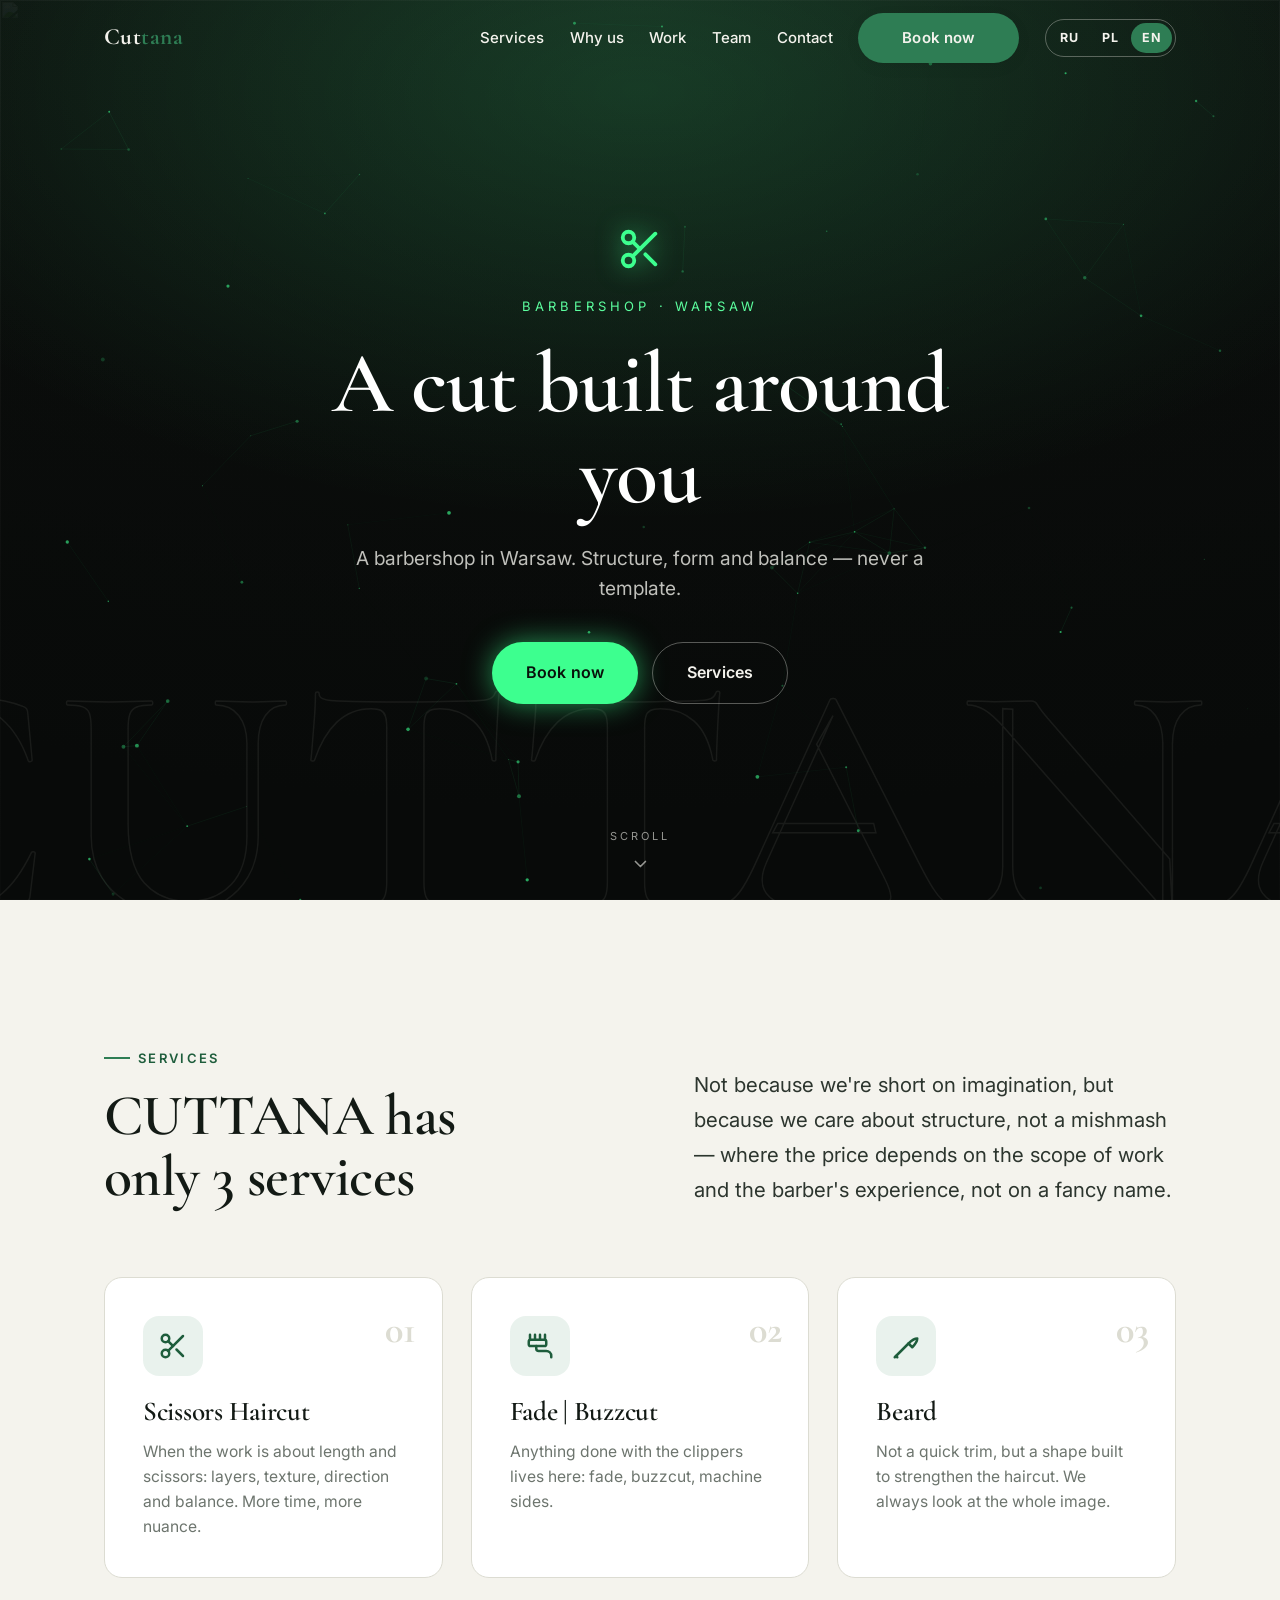
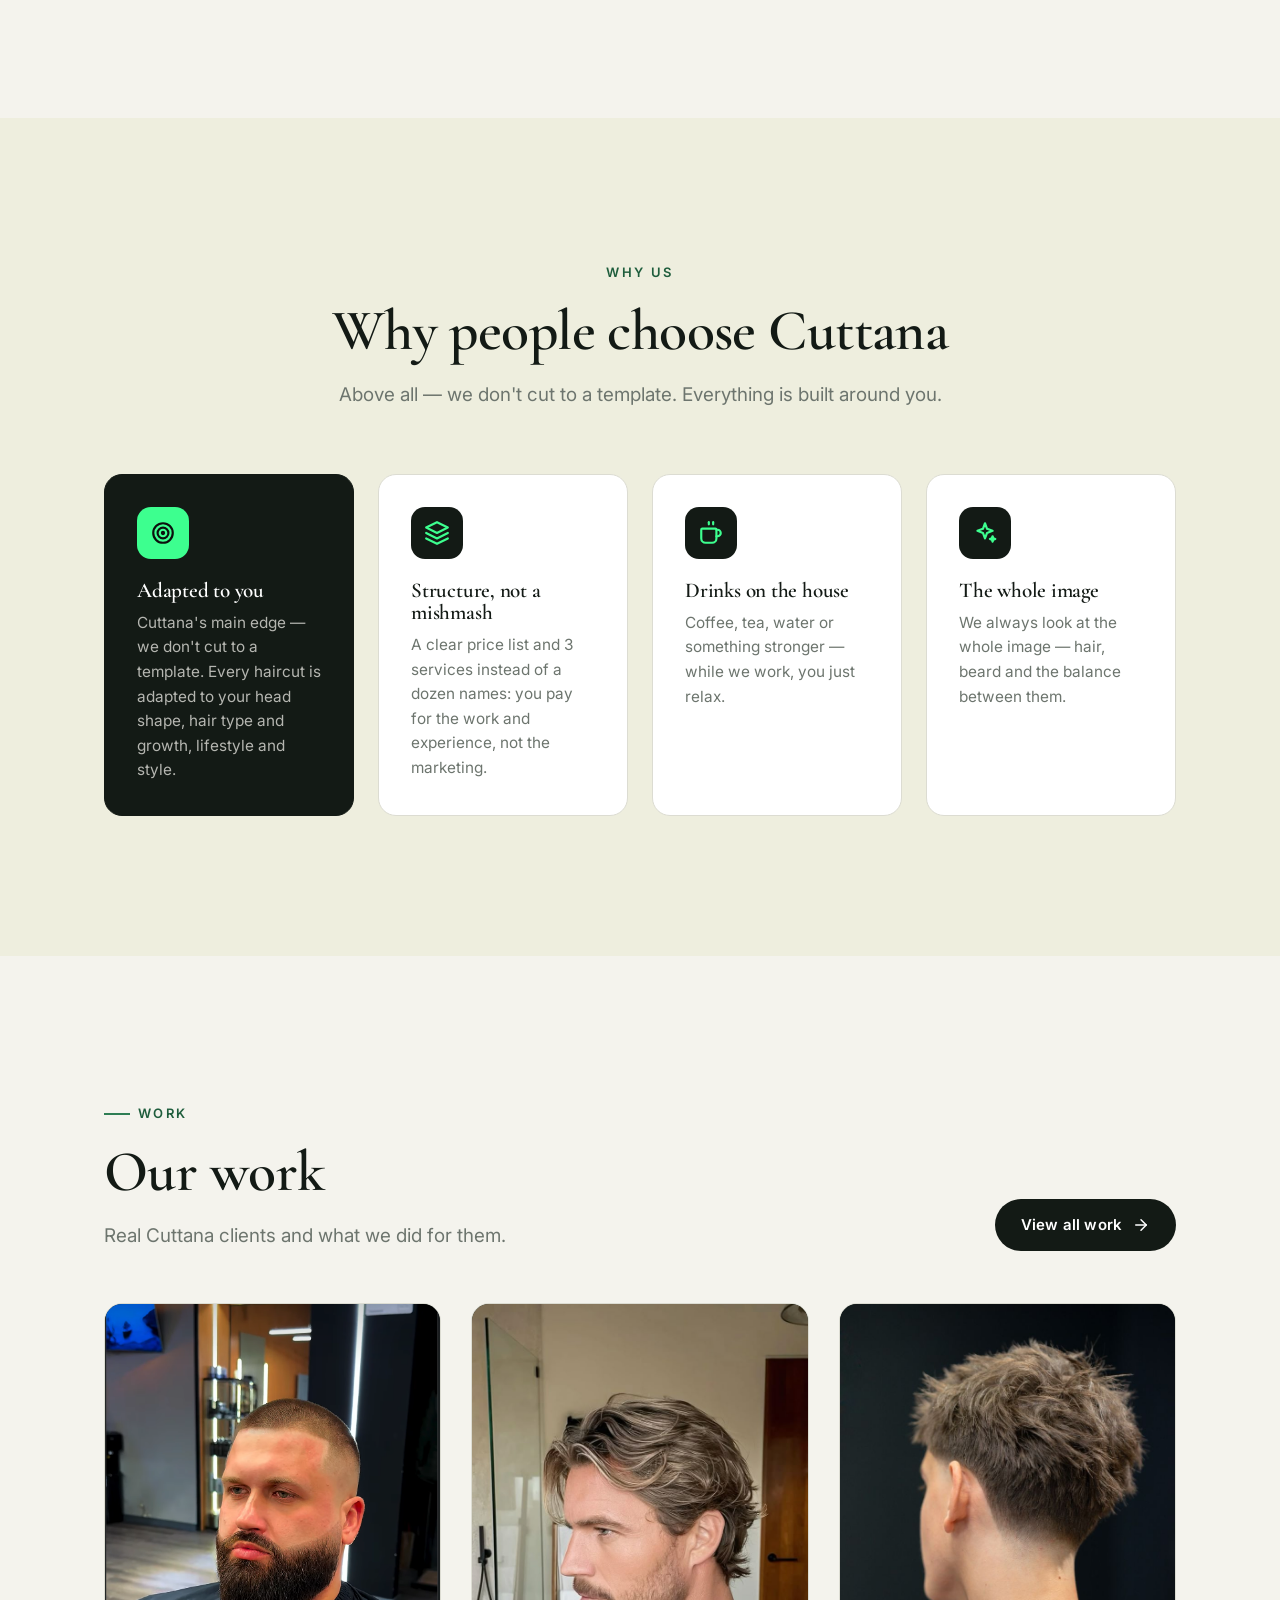
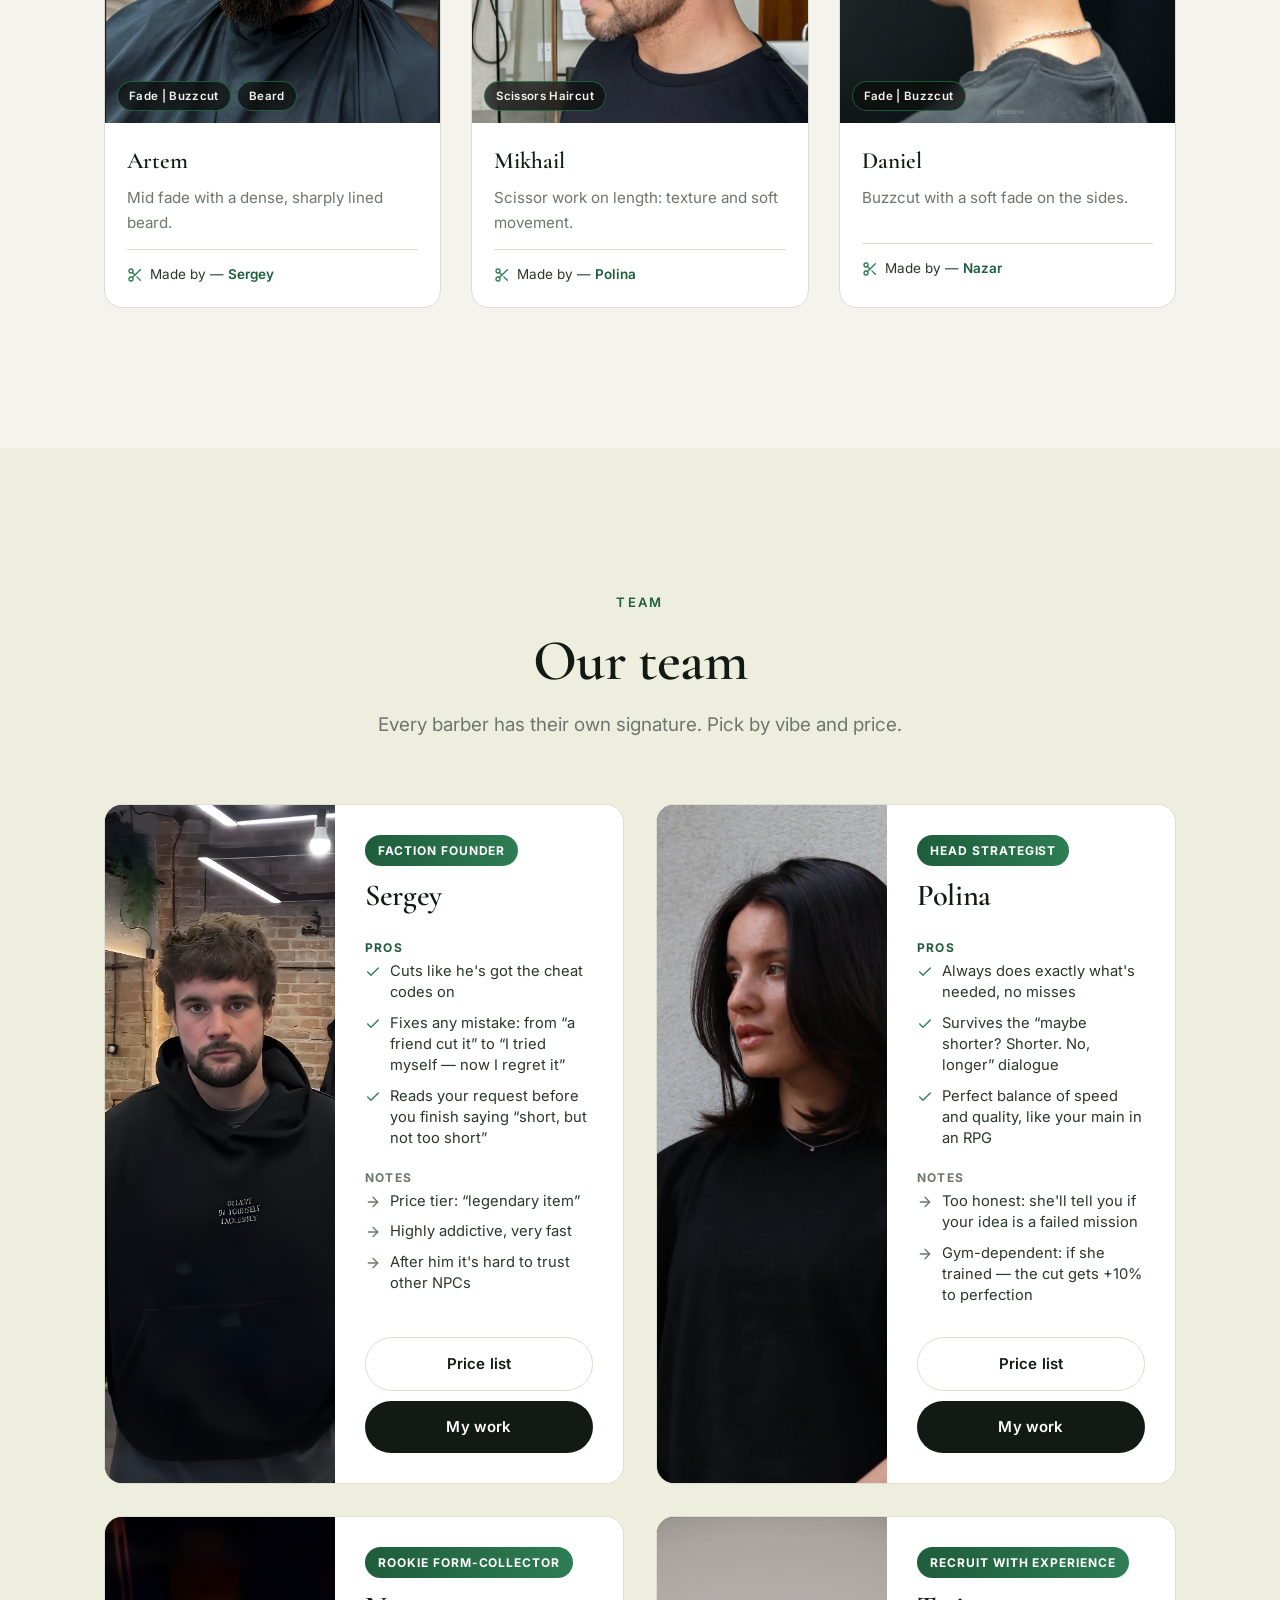
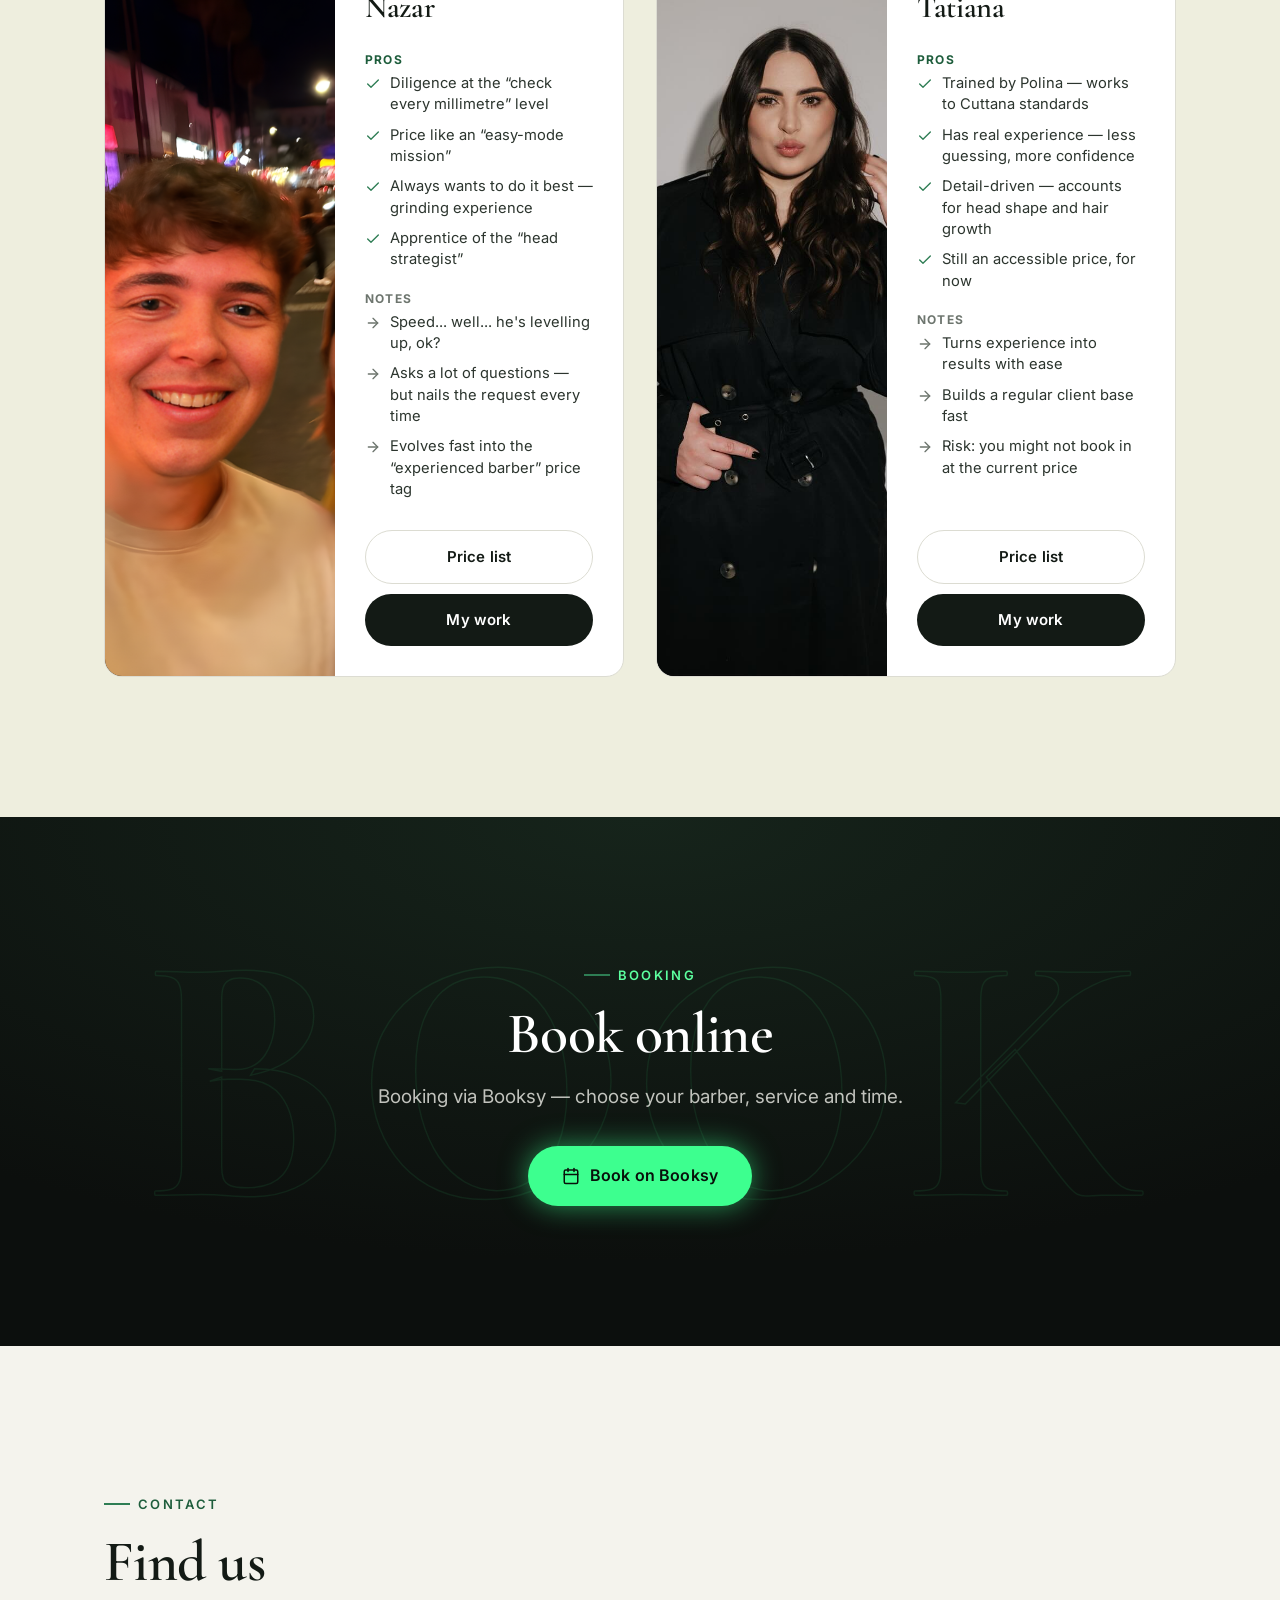
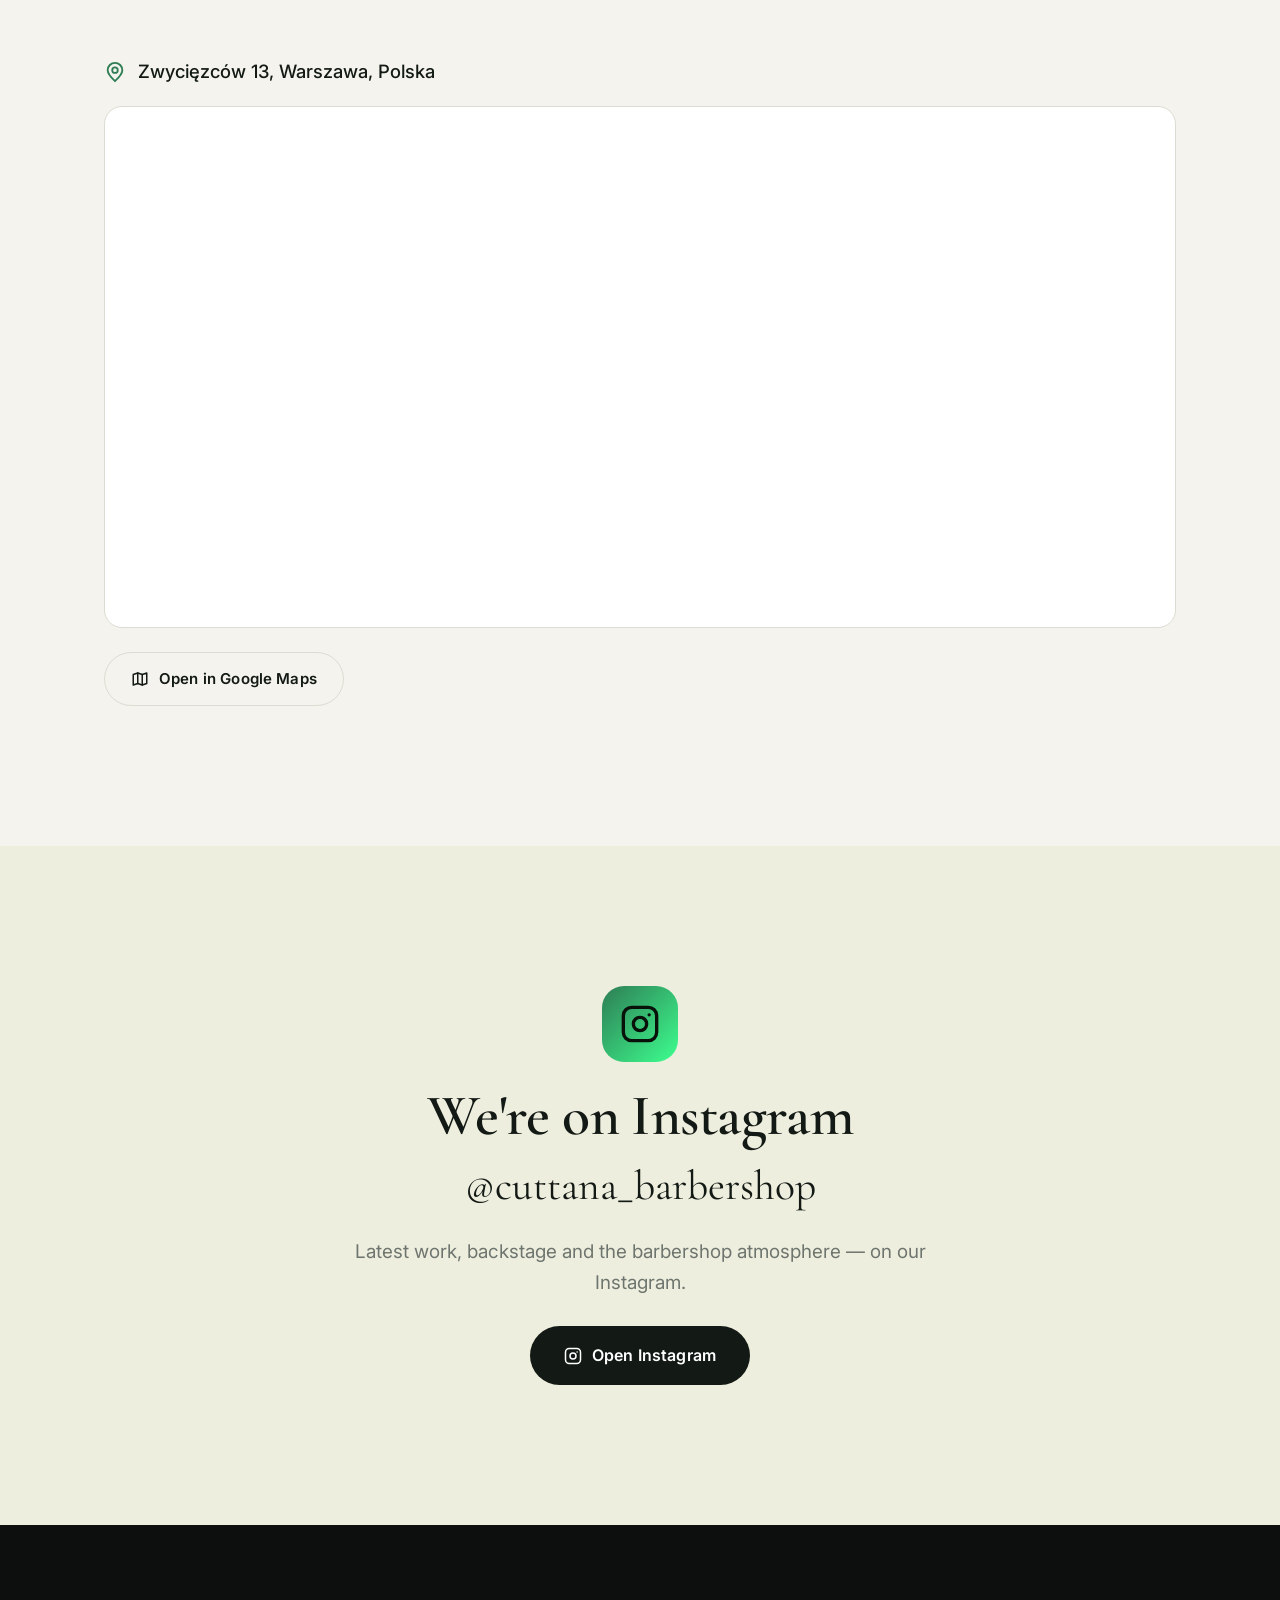
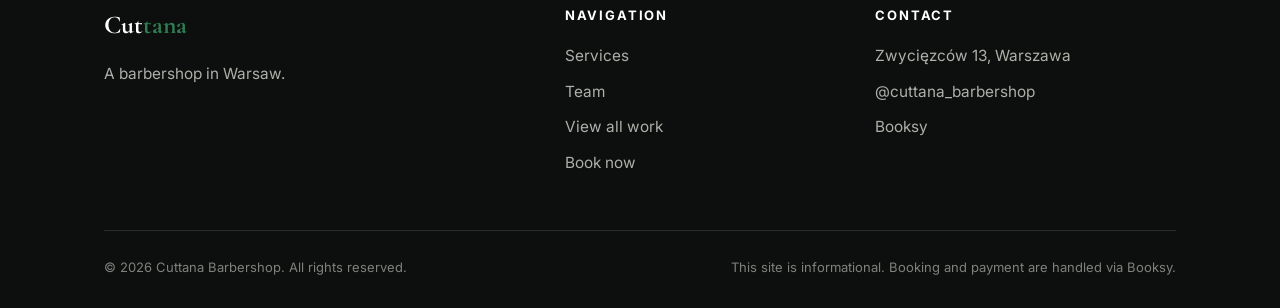
==== commit cd64c535: "Wire real client photos to case cards (assets/clients/*.jpg) Point all 8 cases at the uploaded photo" ====
--- a/index.html
+++ b/index.html
@@ -20,7 +20,7 @@
       href="https://fonts.googleapis.com/css2?family=Cormorant+Garamond:ital,wght@0,500;0,600;0,700;1,500;1,600&family=Inter:wght@400;500;600;700&display=swap"
       rel="stylesheet"
     />
-    <link rel="stylesheet" href="css/style.css?v=17" />
+    <link rel="stylesheet" href="css/style.css?v=18" />
   </head>
   <body>
     <!-- ====================== HEADER ====================== -->
@@ -276,9 +276,9 @@
       <div class="modal__box" id="priceBox"></div>
     </div>
 
-    <script src="js/data.js?v=17"></script>
-    <script src="js/icons.js?v=17"></script>
-    <script src="js/i18n.js?v=17"></script>
-    <script src="js/main.js?v=17"></script>
+    <script src="js/data.js?v=18"></script>
+    <script src="js/icons.js?v=18"></script>
+    <script src="js/i18n.js?v=18"></script>
+    <script src="js/main.js?v=18"></script>
   </body>
 </html>
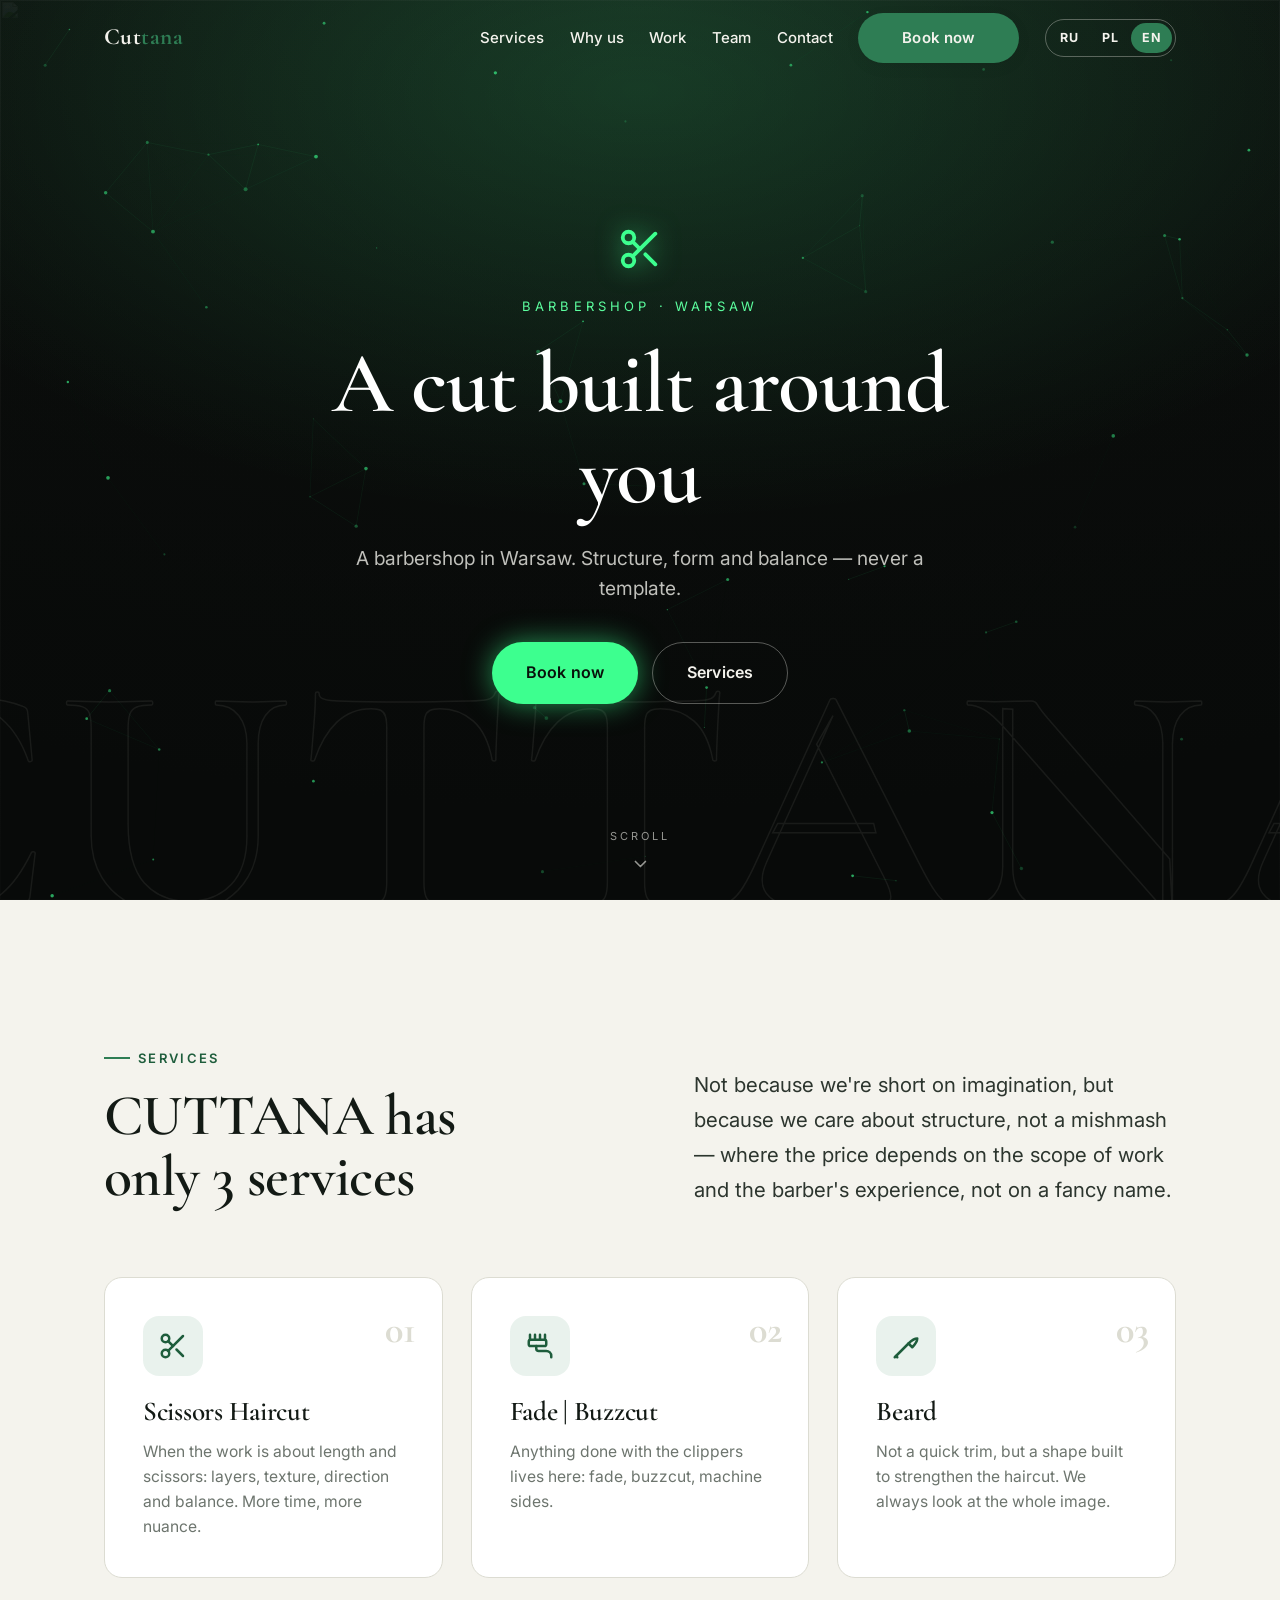
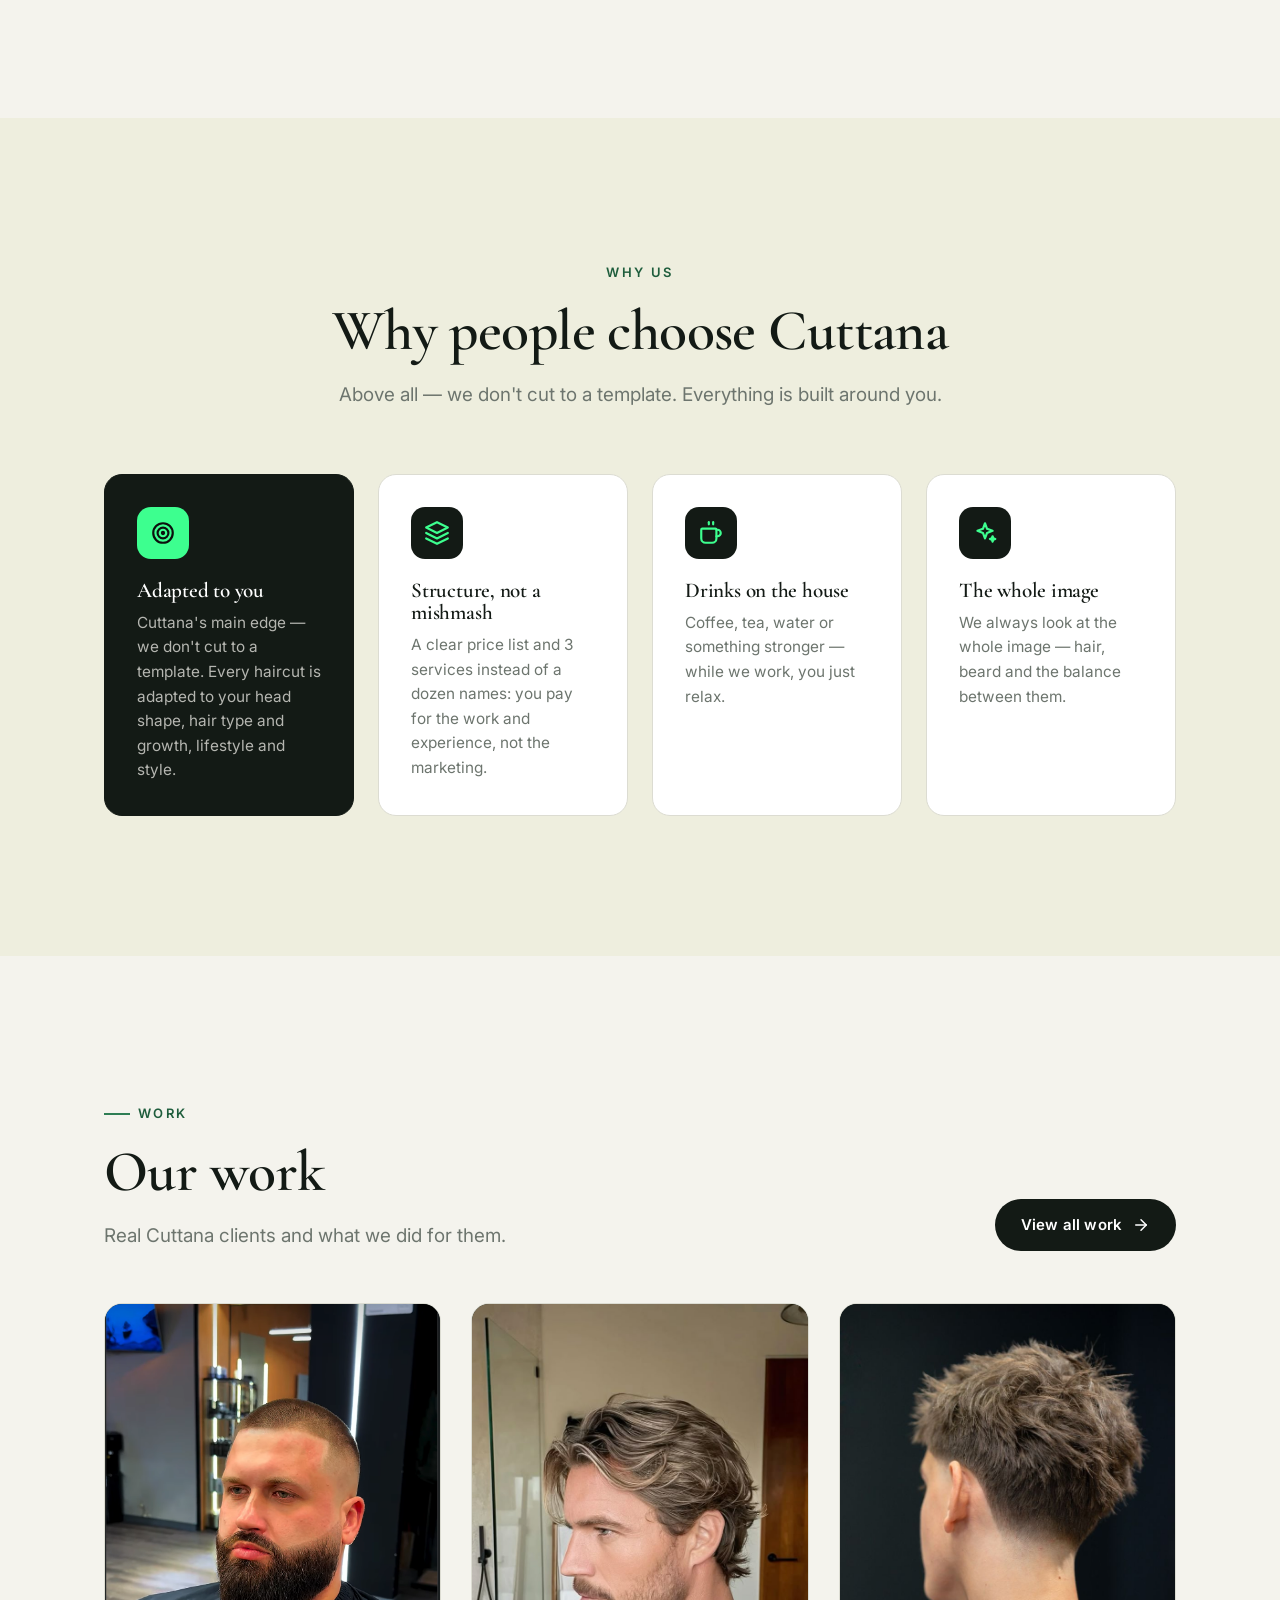
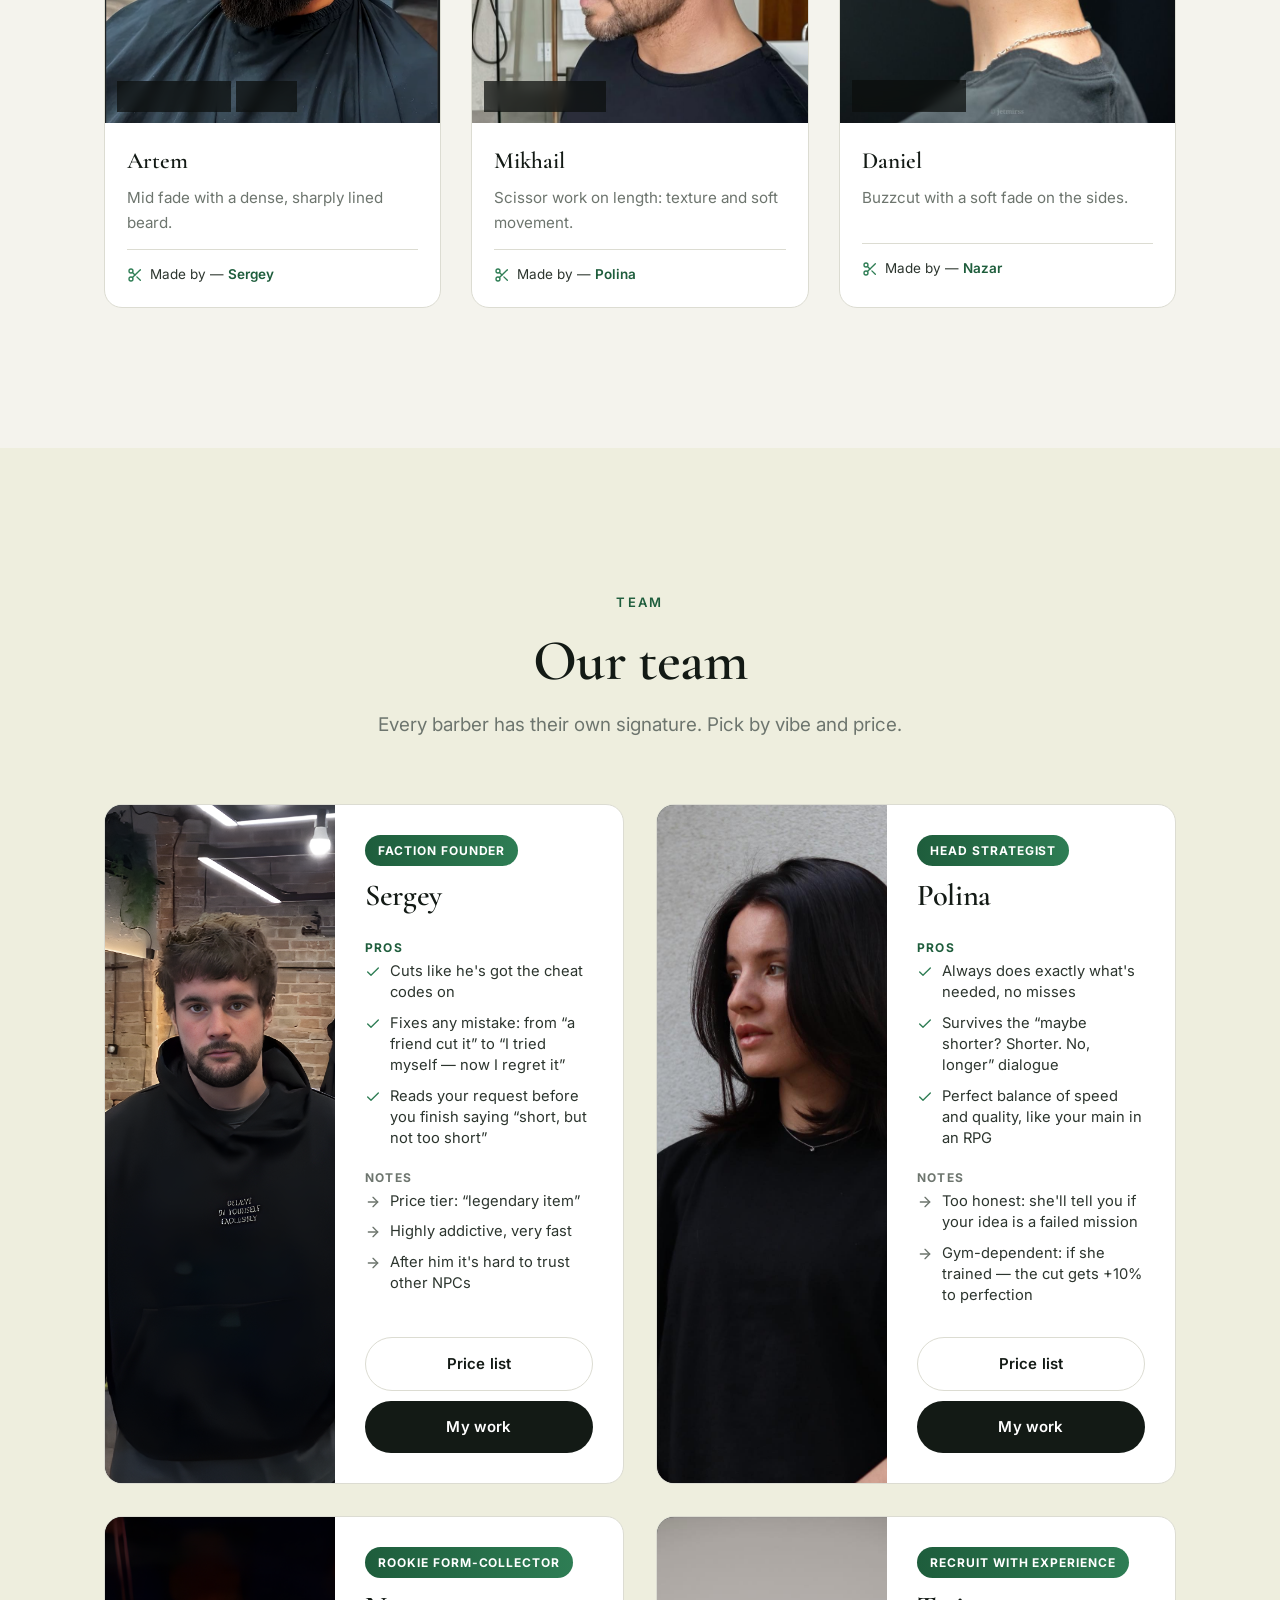
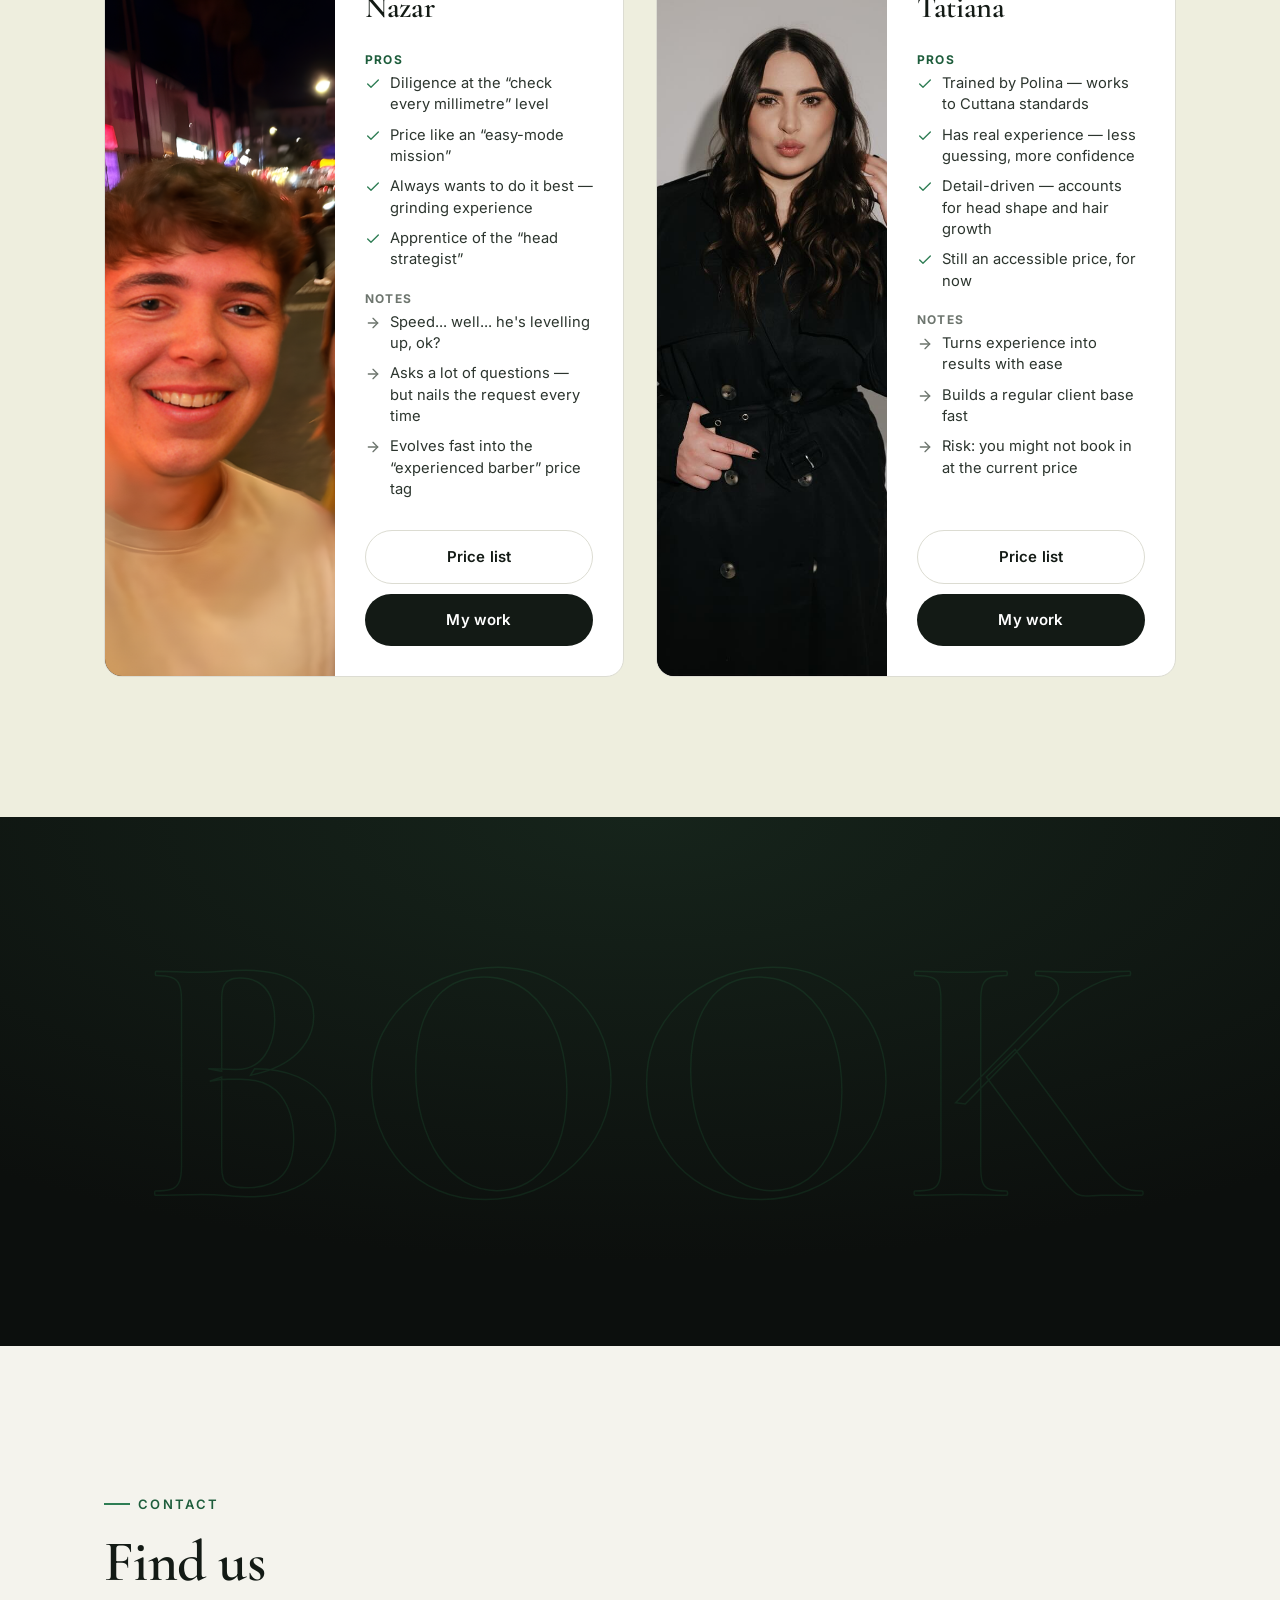
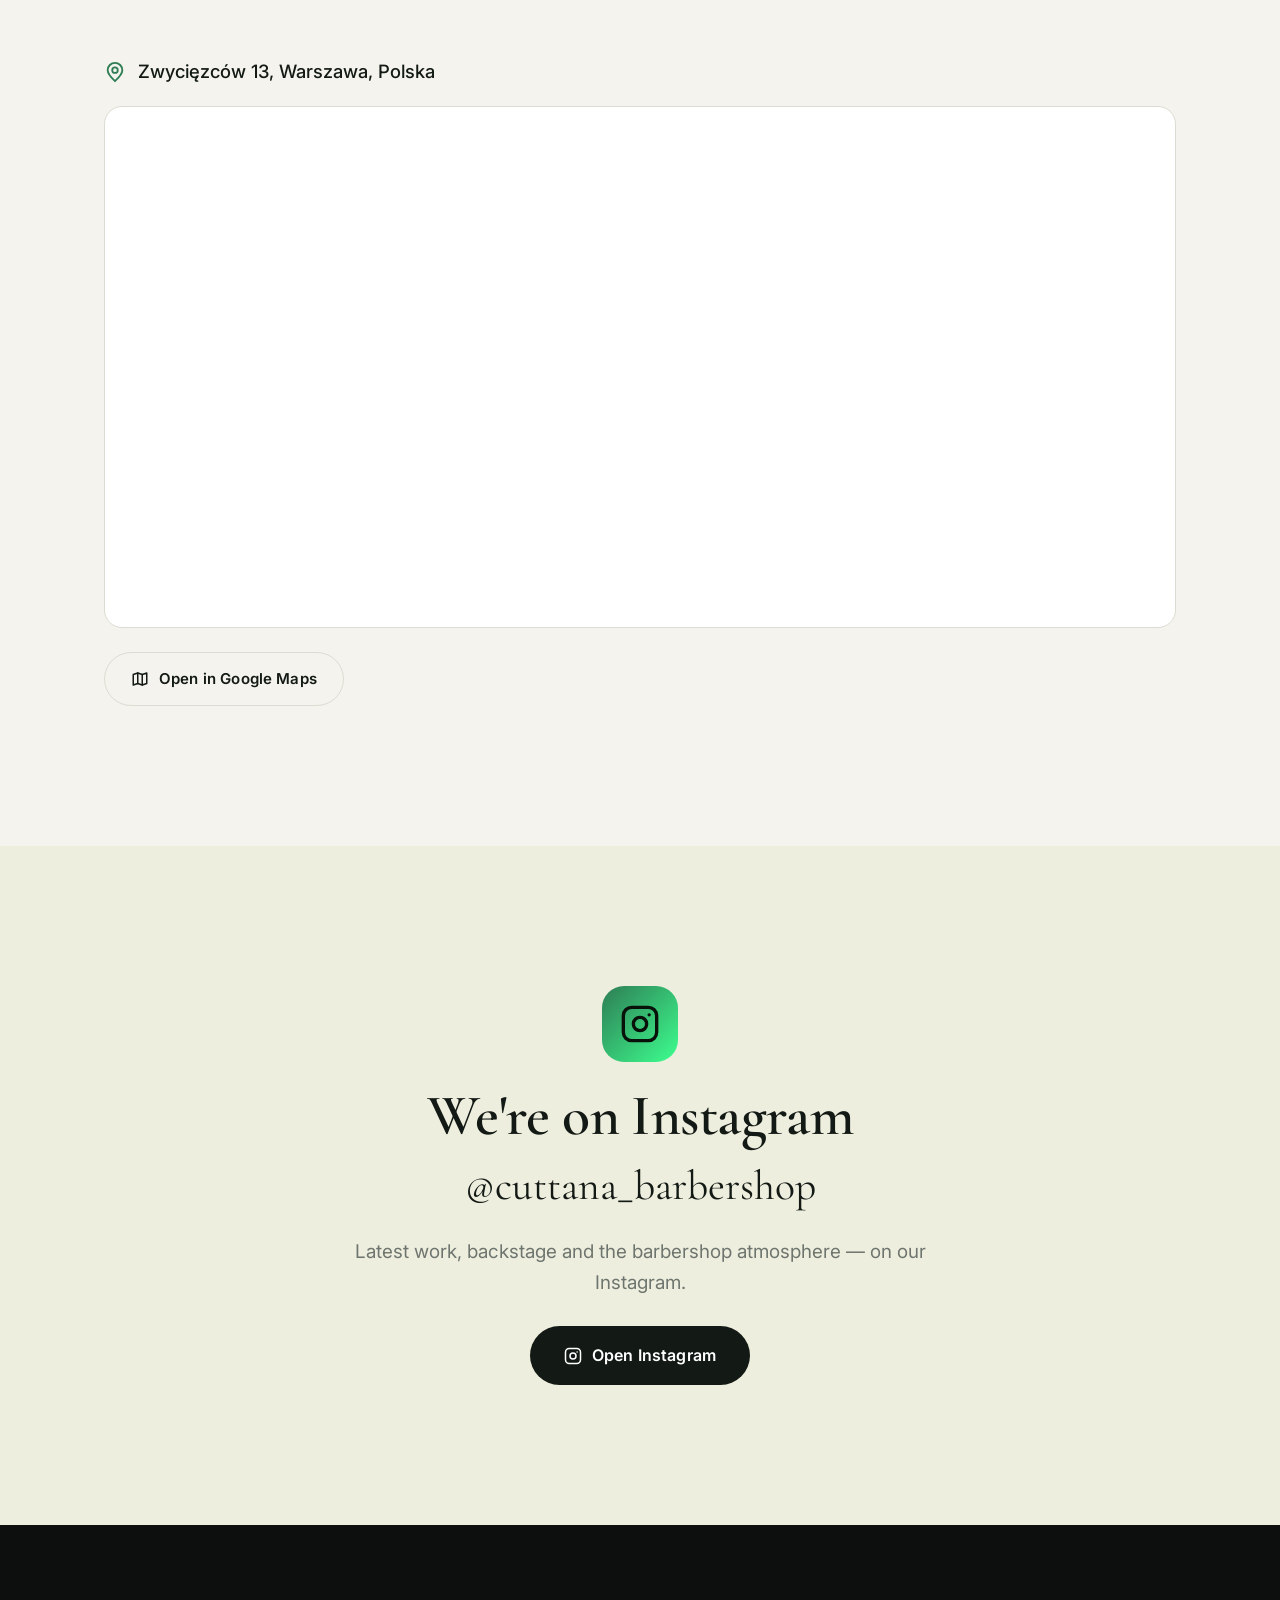
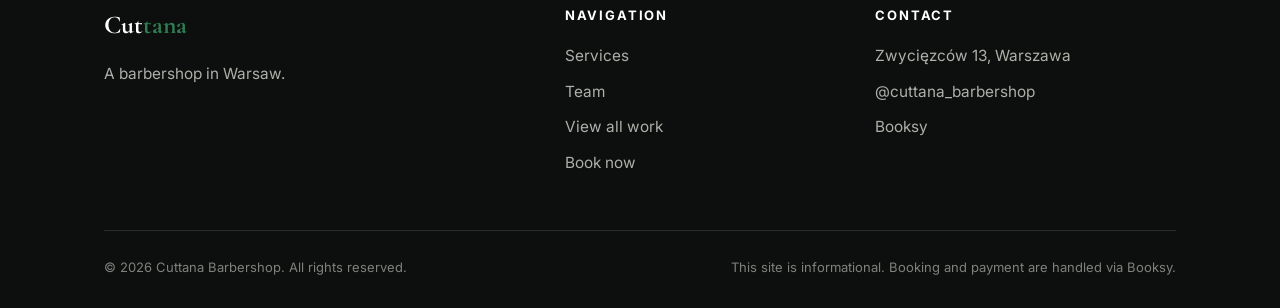
==== commit 5805a167: "Add no-cache meta to HTML so updates show without manual hard-refresh Branch already references the " ====
--- a/index.html
+++ b/index.html
@@ -3,6 +3,7 @@
   <head>
     <meta charset="UTF-8" />
     <meta name="viewport" content="width=device-width, initial-scale=1.0" />
+    <meta http-equiv="Cache-Control" content="no-cache, must-revalidate" />
     <title>Cuttana — барбершоп в Варшаве</title>
     <meta name="description" content="Cuttana — барбершоп в Варшаве." />
     <meta name="theme-color" content="#0c0f0d" />
@@ -20,7 +21,7 @@
       href="https://fonts.googleapis.com/css2?family=Cormorant+Garamond:ital,wght@0,500;0,600;0,700;1,500;1,600&family=Inter:wght@400;500;600;700&display=swap"
       rel="stylesheet"
     />
-    <link rel="stylesheet" href="css/style.css?v=18" />
+    <link rel="stylesheet" href="css/style.css?v=19" />
   </head>
   <body>
     <!-- ====================== HEADER ====================== -->
@@ -276,9 +277,9 @@
       <div class="modal__box" id="priceBox"></div>
     </div>
 
-    <script src="js/data.js?v=18"></script>
-    <script src="js/icons.js?v=18"></script>
-    <script src="js/i18n.js?v=18"></script>
-    <script src="js/main.js?v=18"></script>
+    <script src="js/data.js?v=19"></script>
+    <script src="js/icons.js?v=19"></script>
+    <script src="js/i18n.js?v=19"></script>
+    <script src="js/main.js?v=19"></script>
   </body>
 </html>
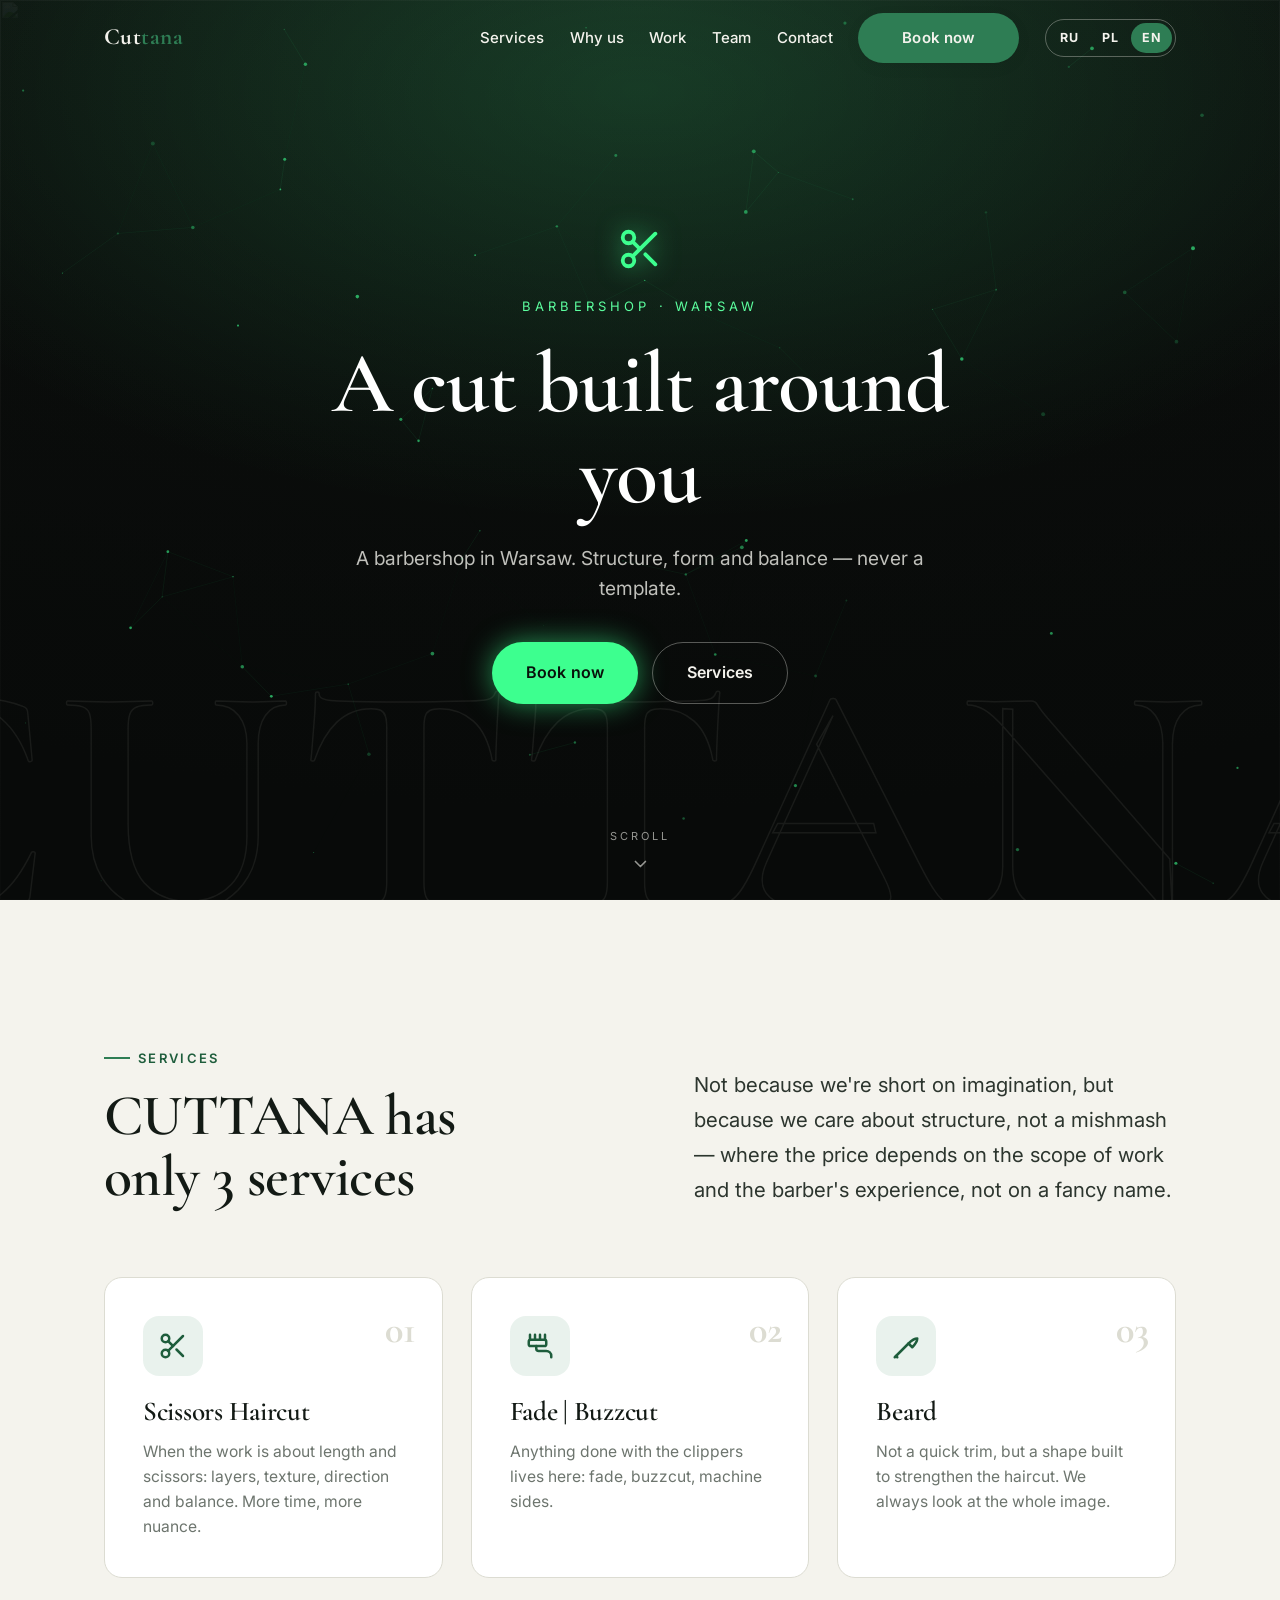
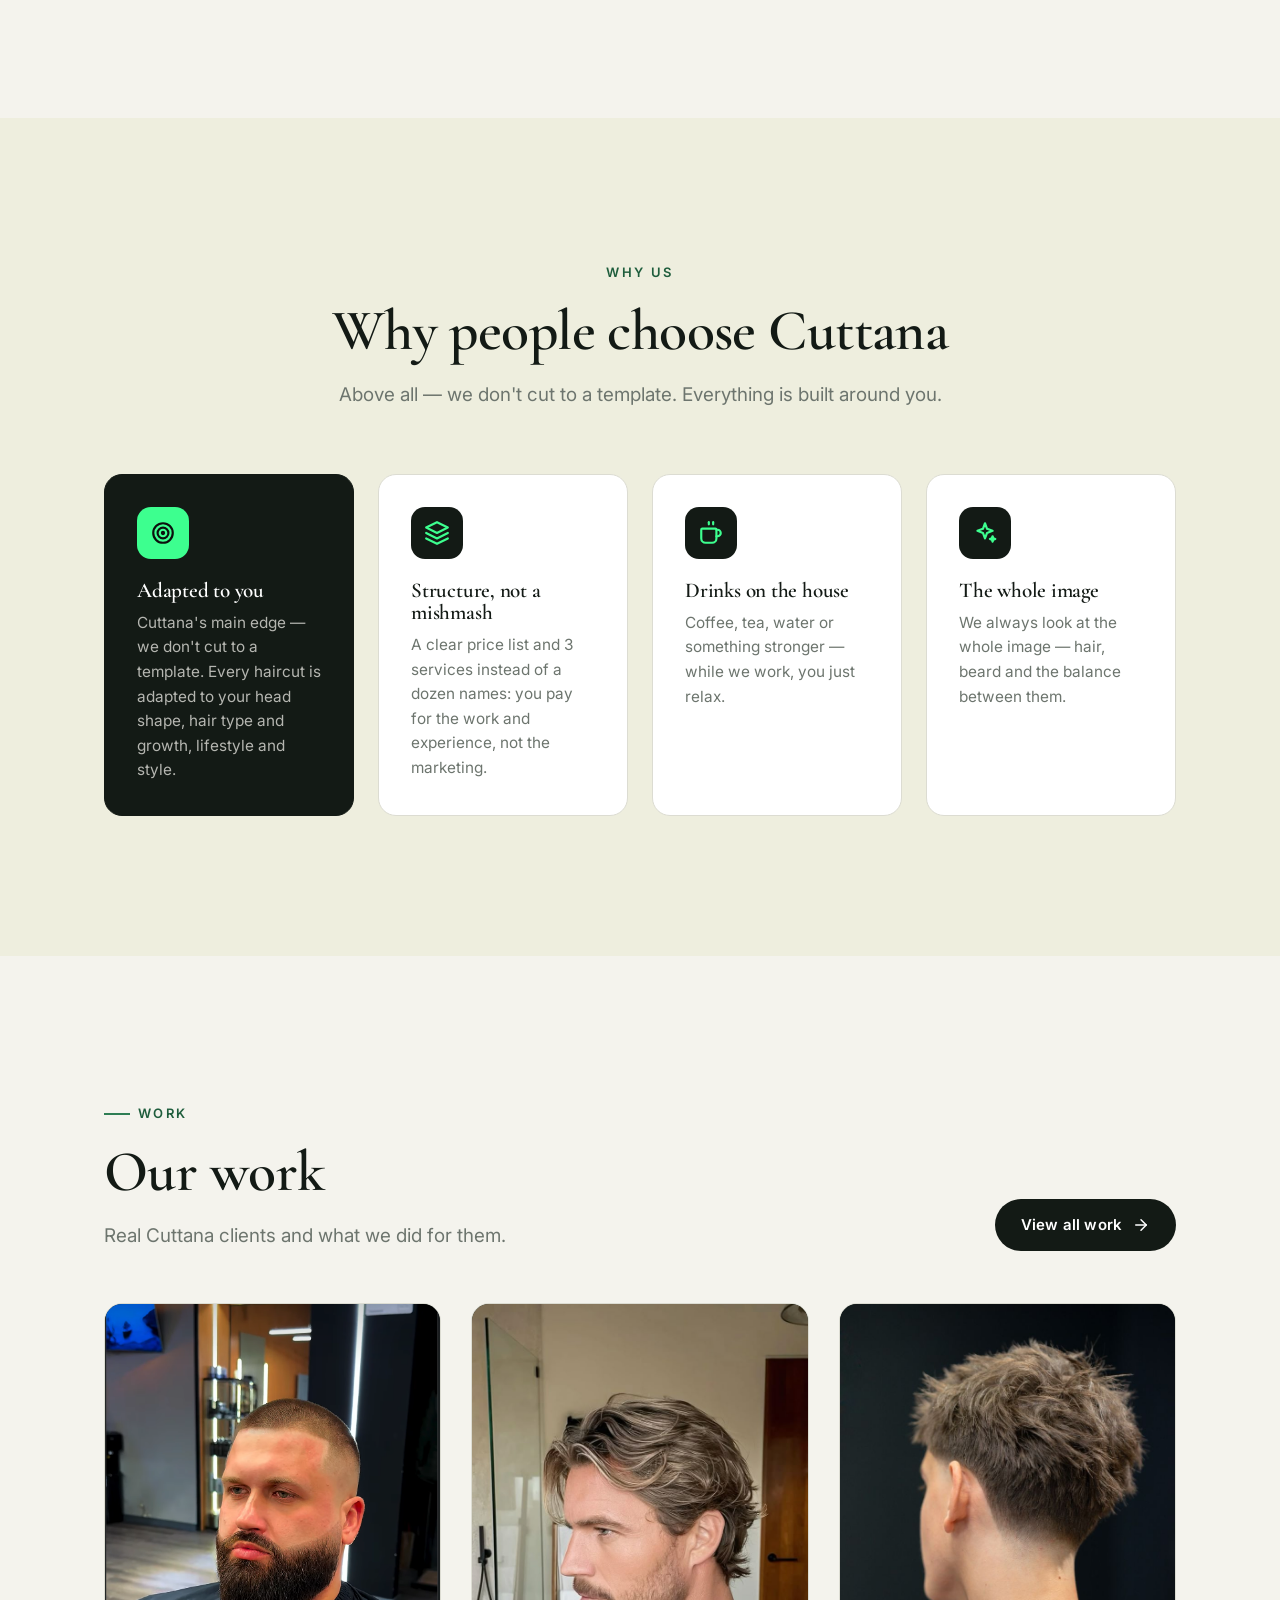
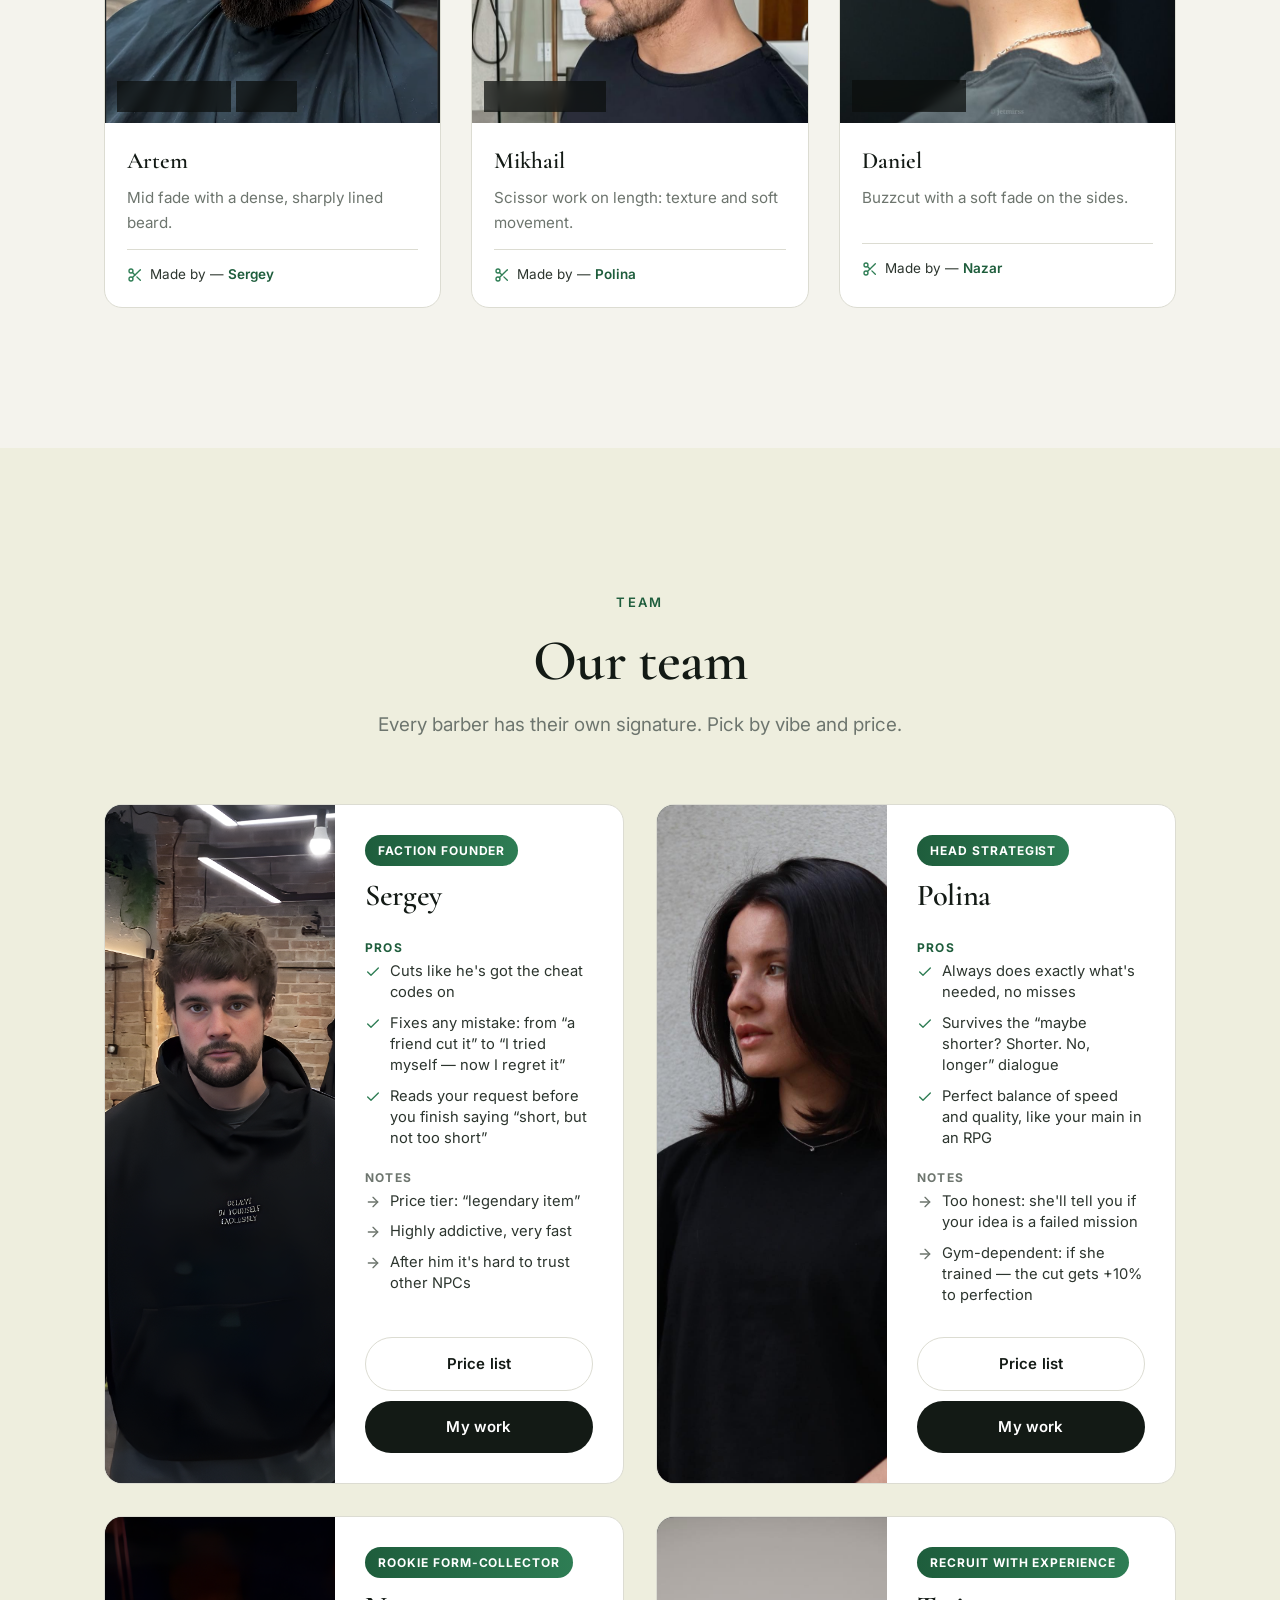
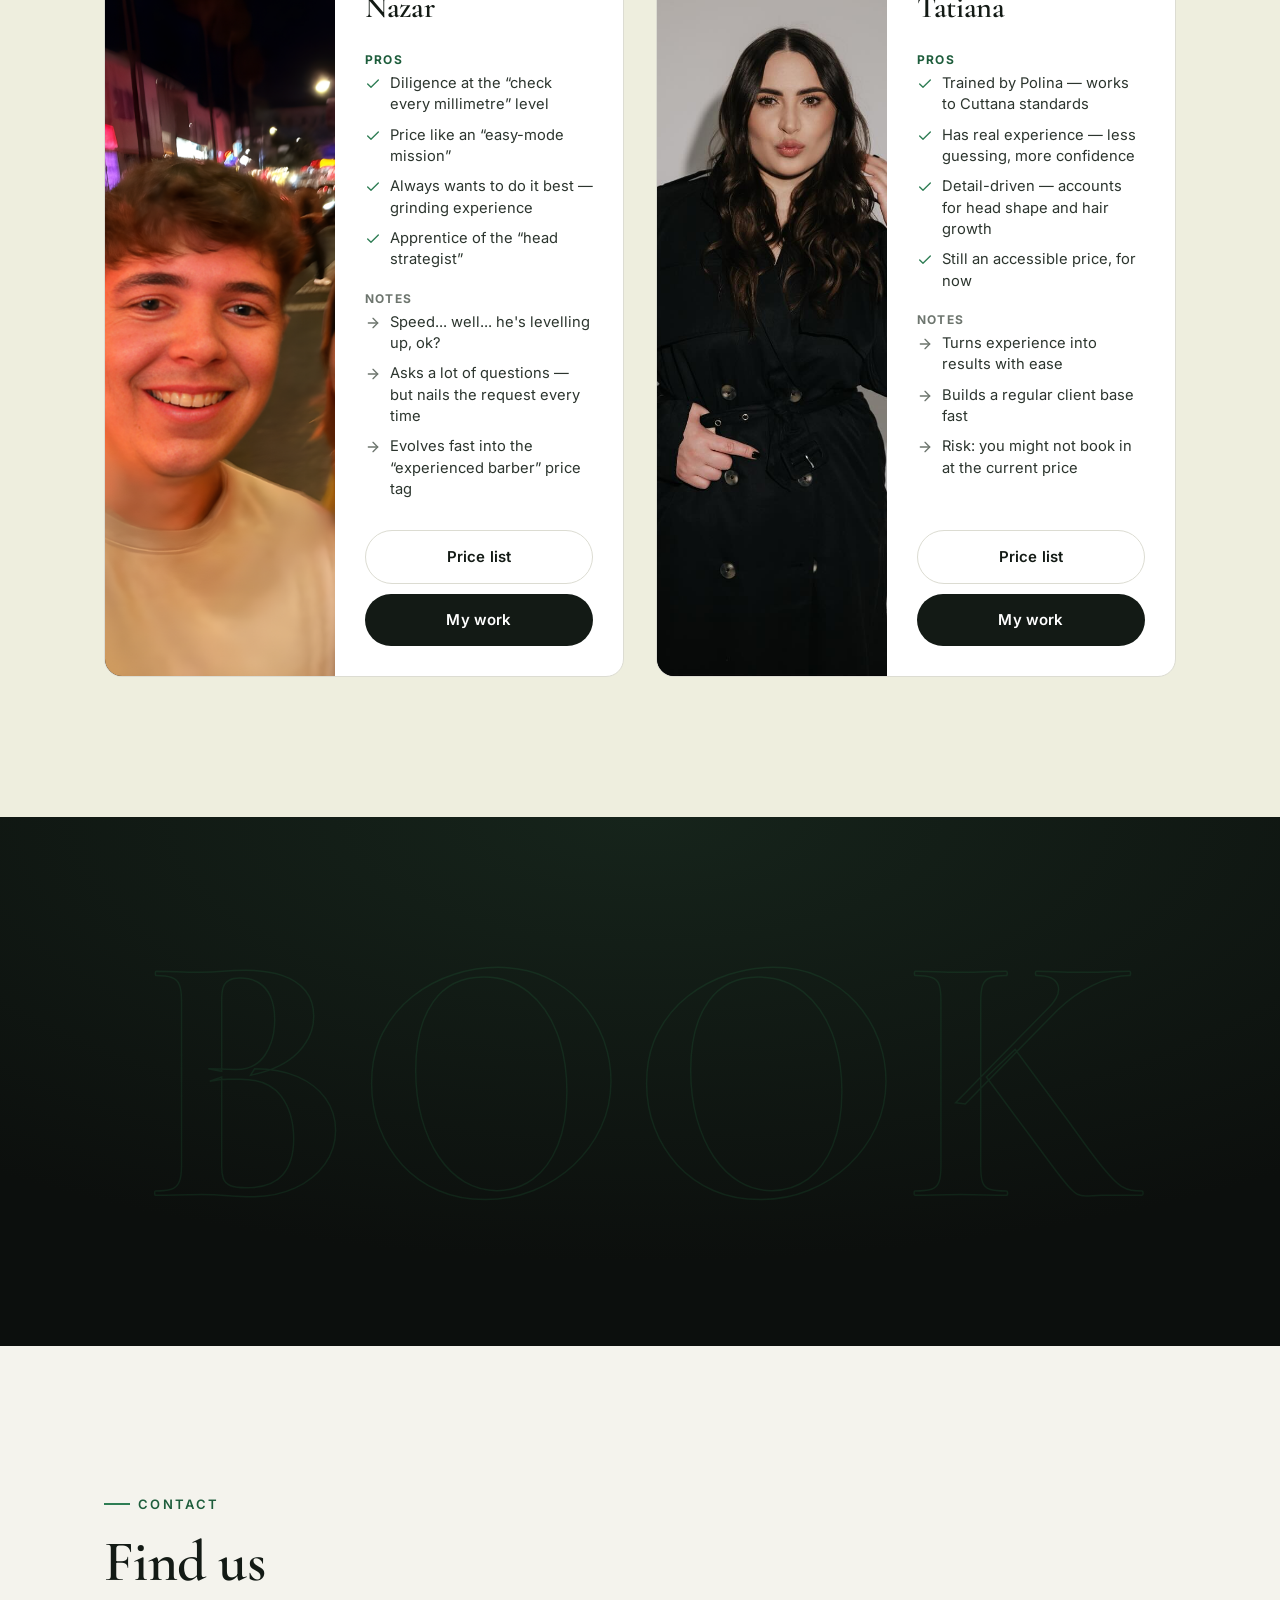
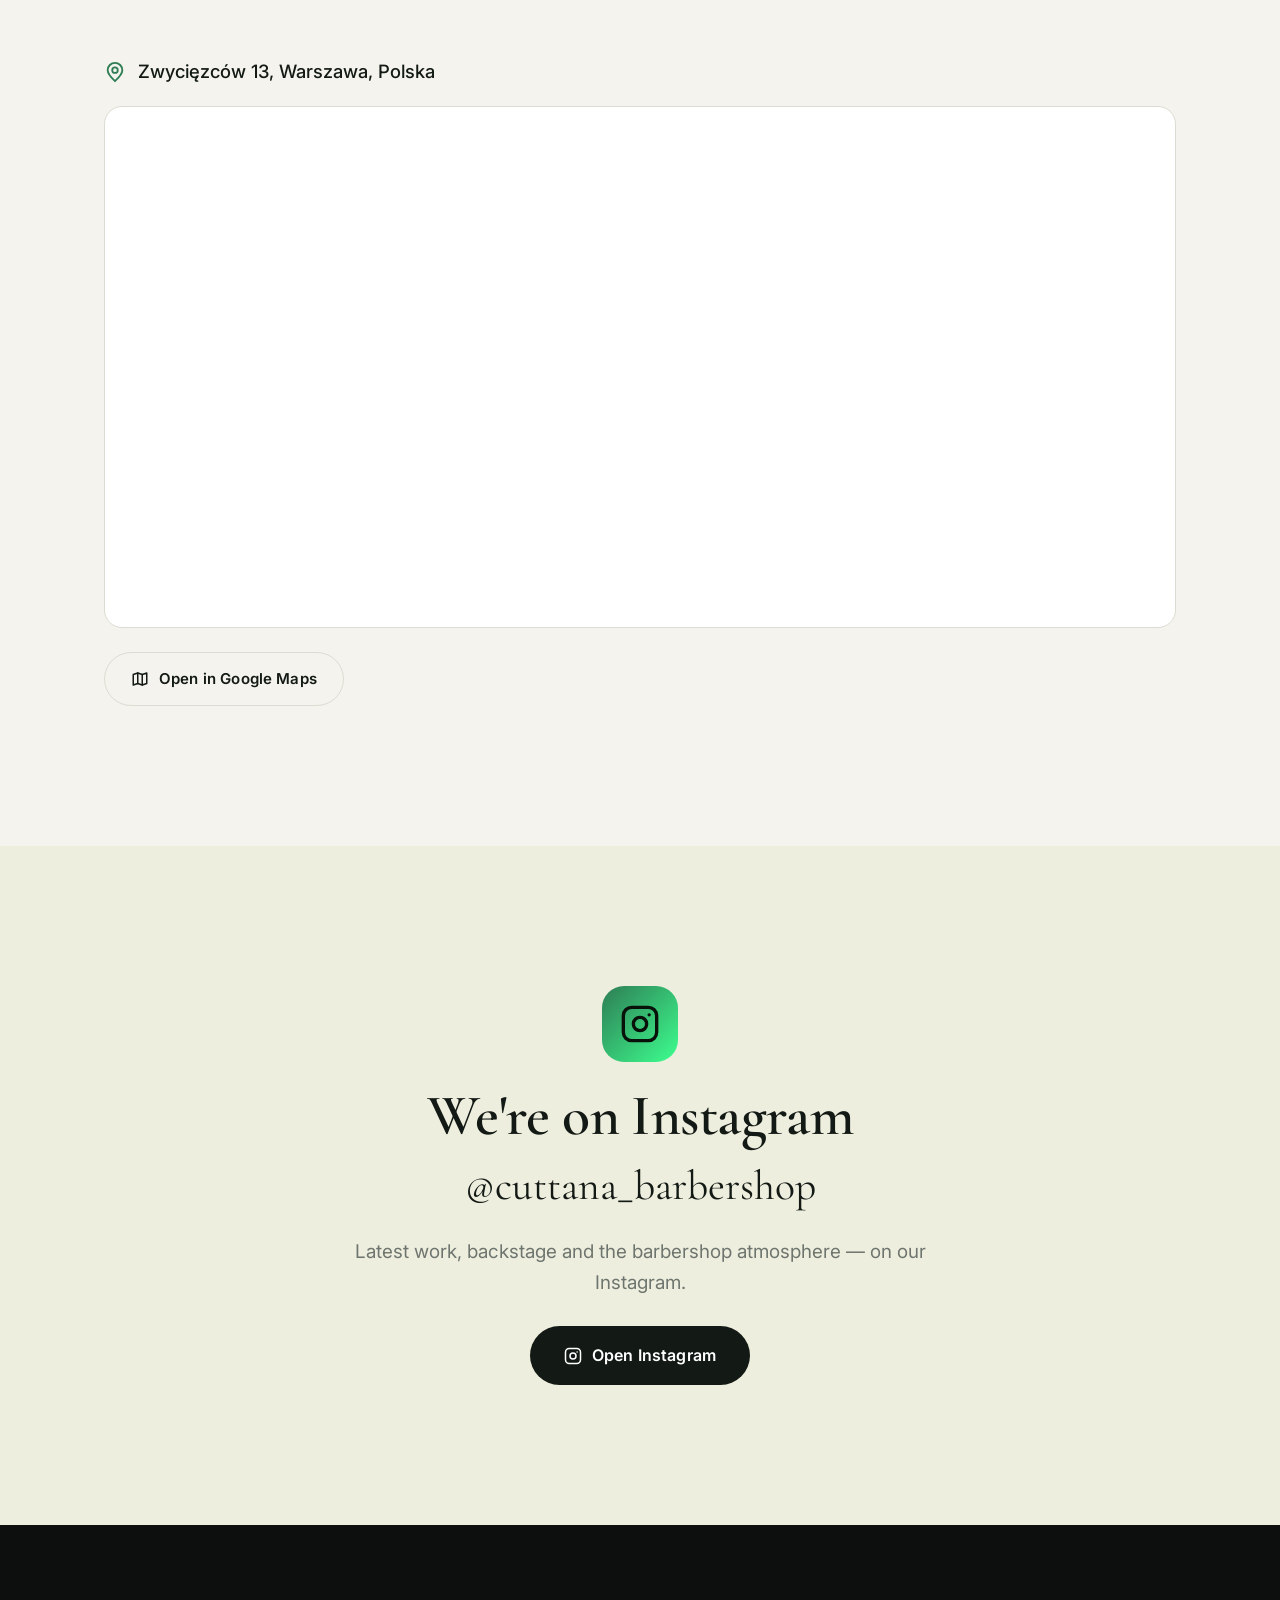
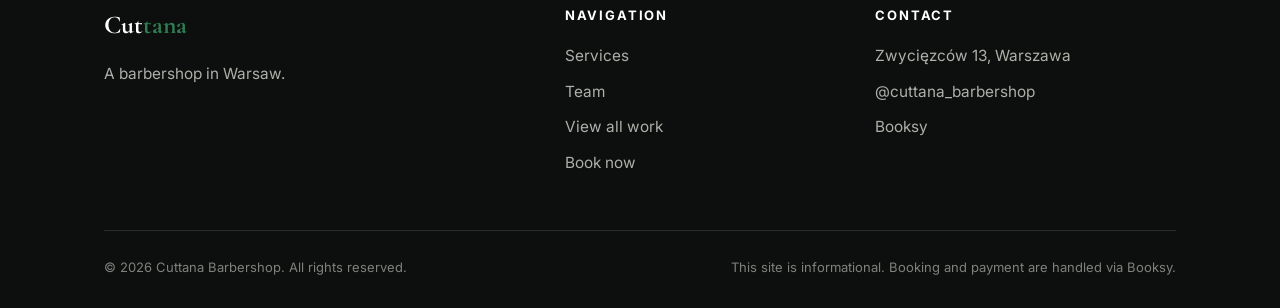
==== commit 37a248a1: "Add per-case crop focus; shift Andrey photo down to show top of head Case cards now support imgPos l" ====
--- a/index.html
+++ b/index.html
@@ -21,7 +21,7 @@
       href="https://fonts.googleapis.com/css2?family=Cormorant+Garamond:ital,wght@0,500;0,600;0,700;1,500;1,600&family=Inter:wght@400;500;600;700&display=swap"
       rel="stylesheet"
     />
-    <link rel="stylesheet" href="css/style.css?v=19" />
+    <link rel="stylesheet" href="css/style.css?v=20" />
   </head>
   <body>
     <!-- ====================== HEADER ====================== -->
@@ -277,9 +277,9 @@
       <div class="modal__box" id="priceBox"></div>
     </div>
 
-    <script src="js/data.js?v=19"></script>
-    <script src="js/icons.js?v=19"></script>
-    <script src="js/i18n.js?v=19"></script>
-    <script src="js/main.js?v=19"></script>
+    <script src="js/data.js?v=20"></script>
+    <script src="js/icons.js?v=20"></script>
+    <script src="js/i18n.js?v=20"></script>
+    <script src="js/main.js?v=20"></script>
   </body>
 </html>
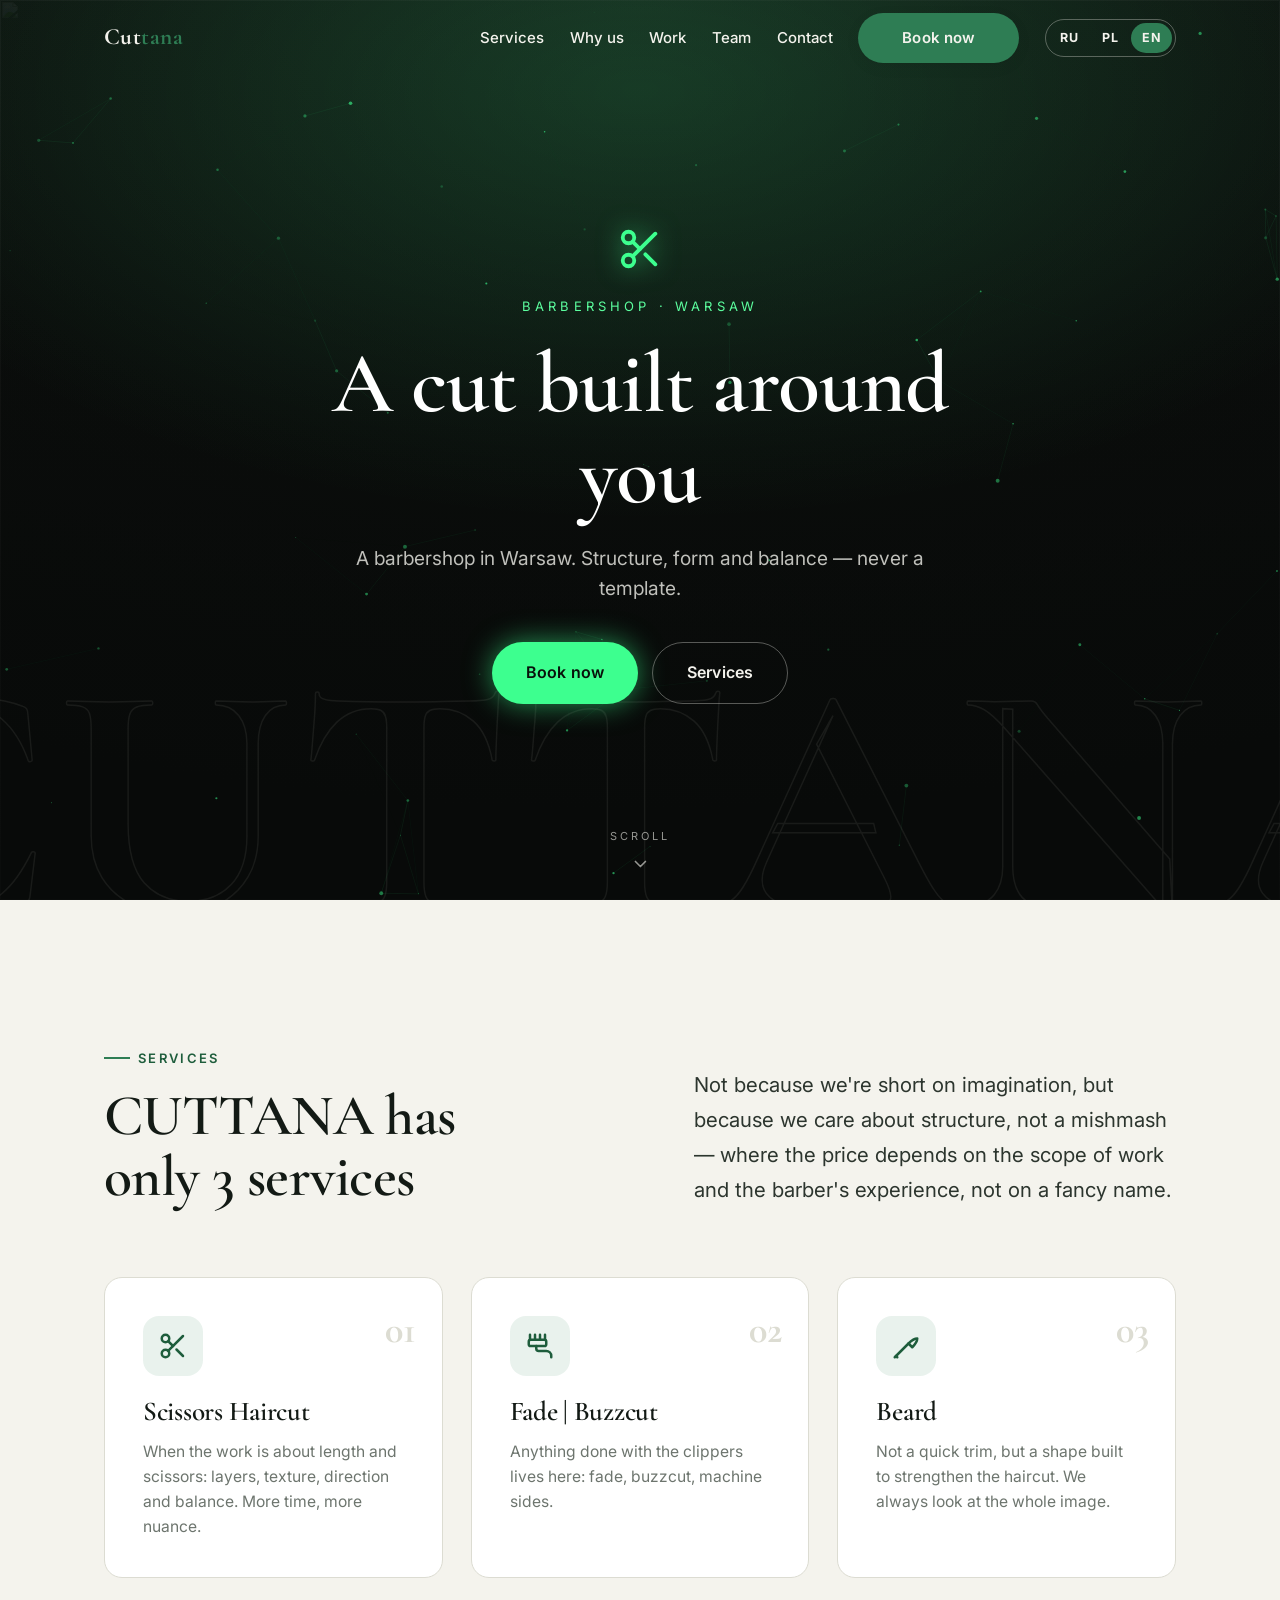
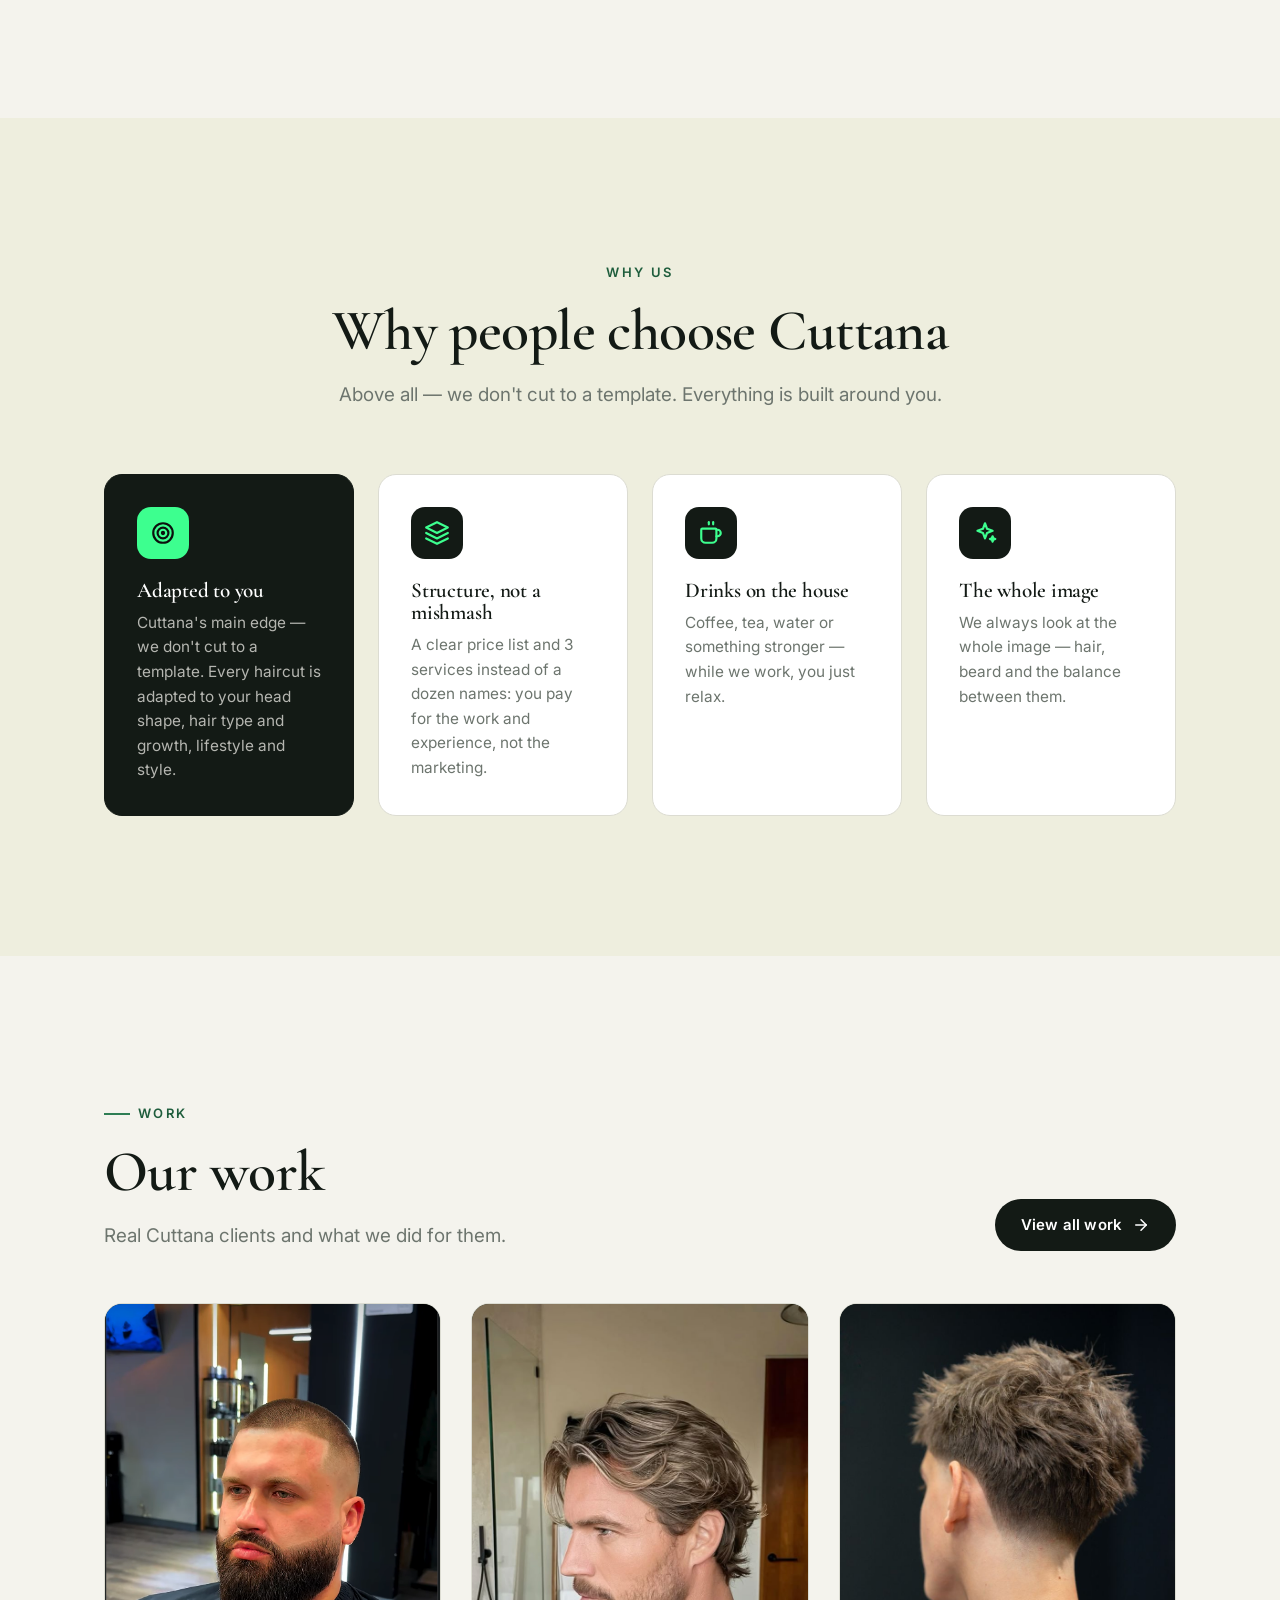
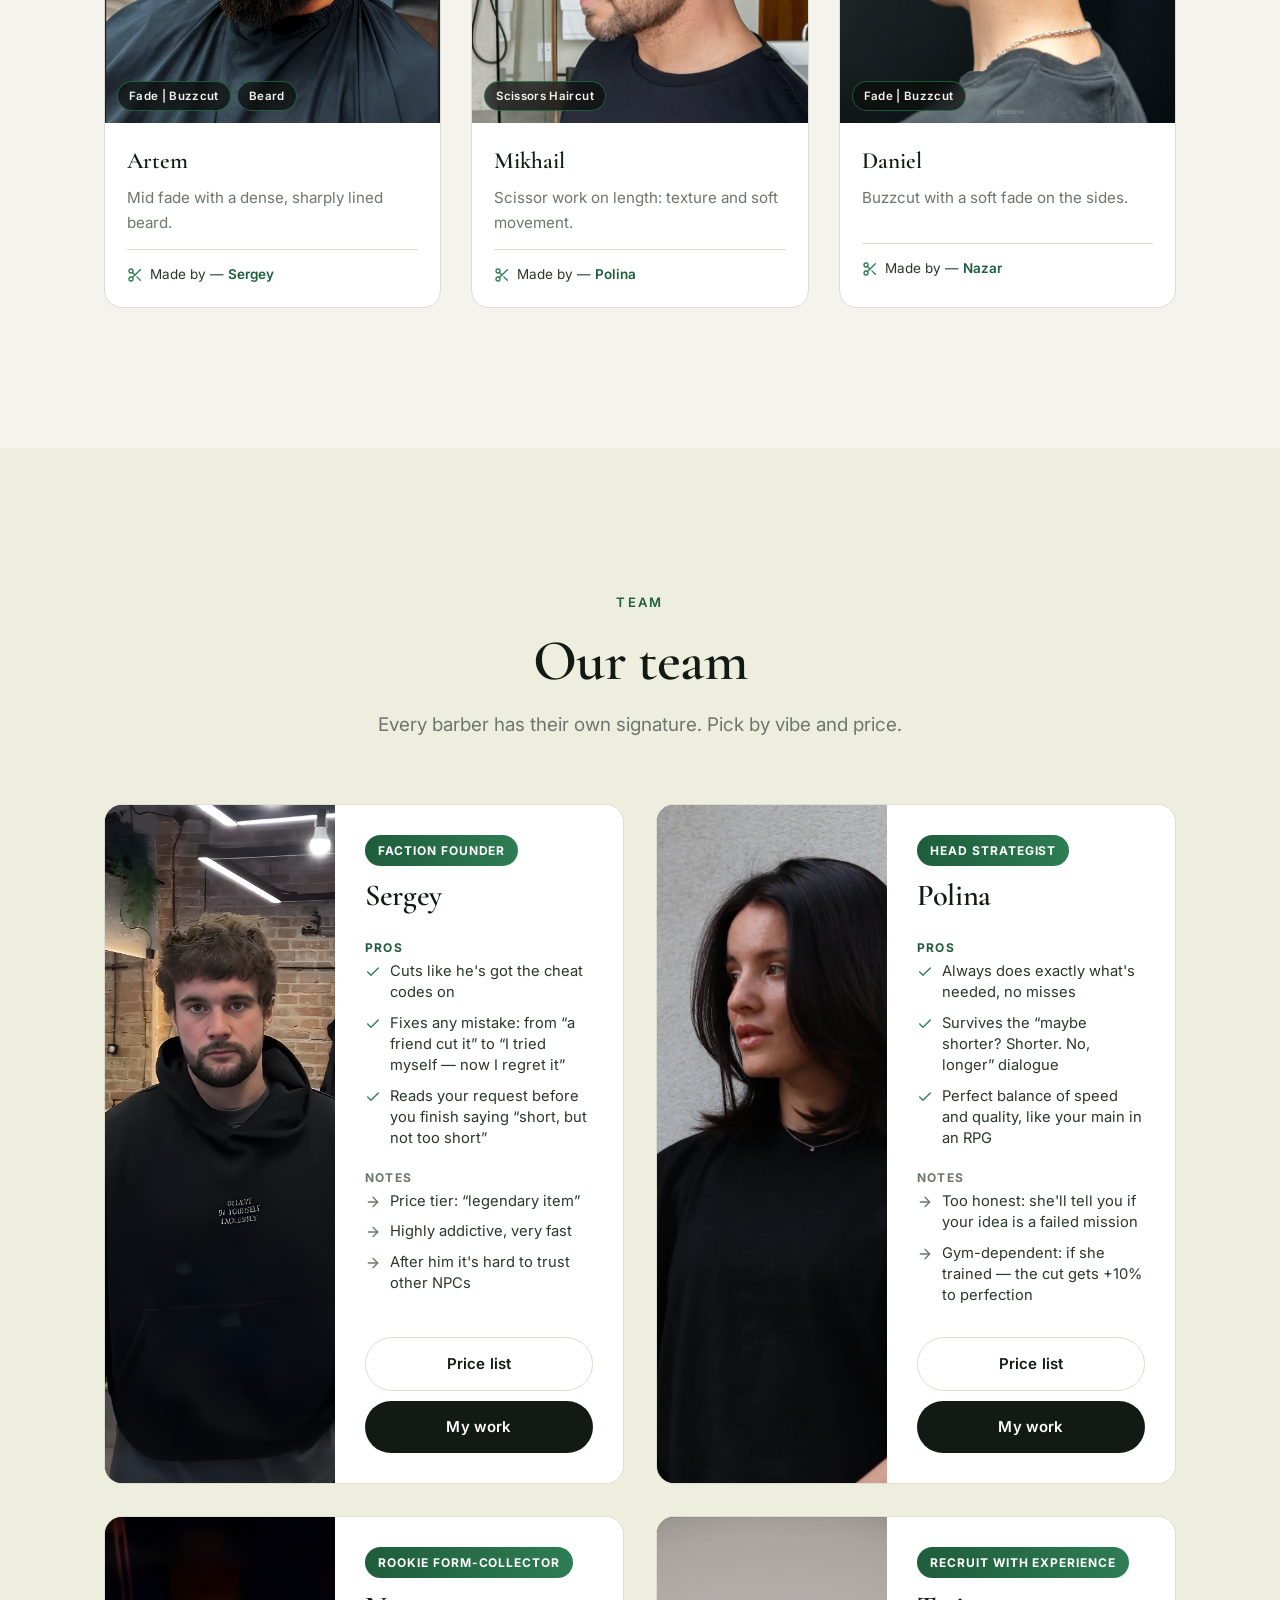
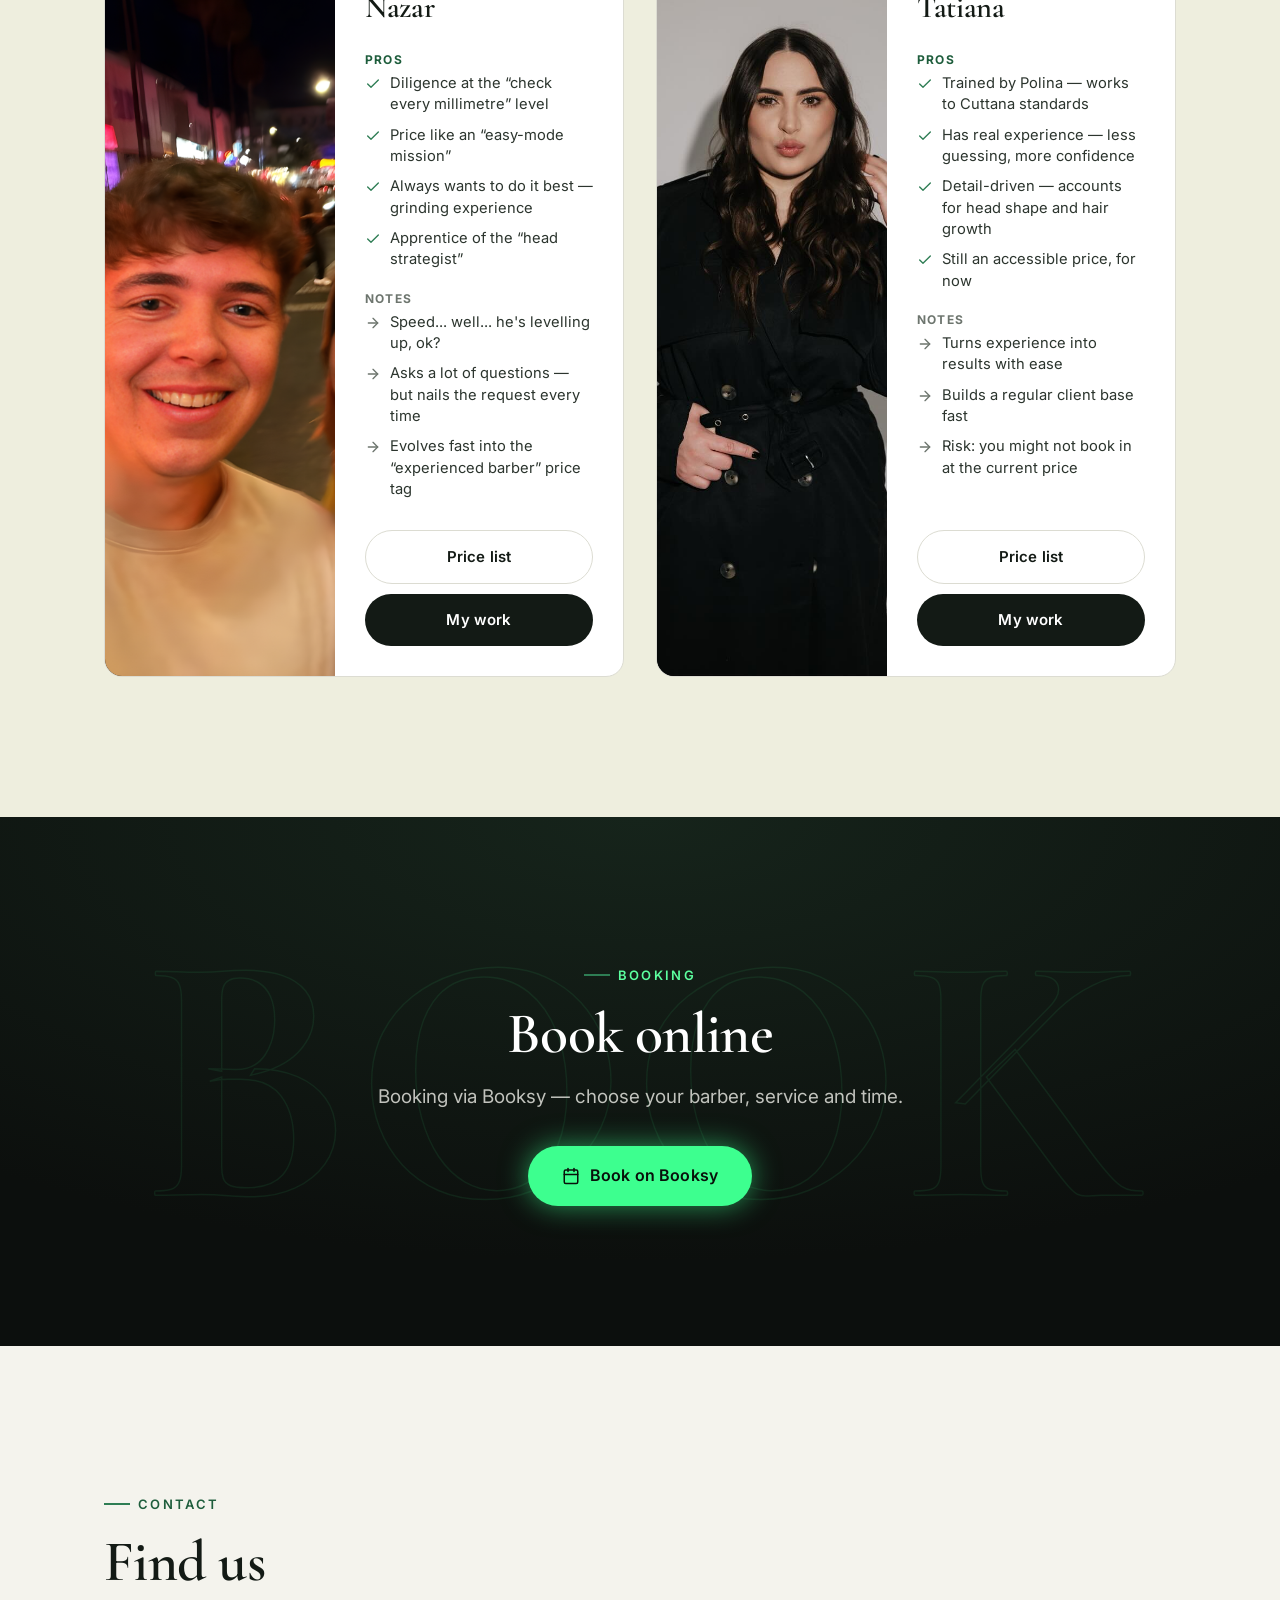
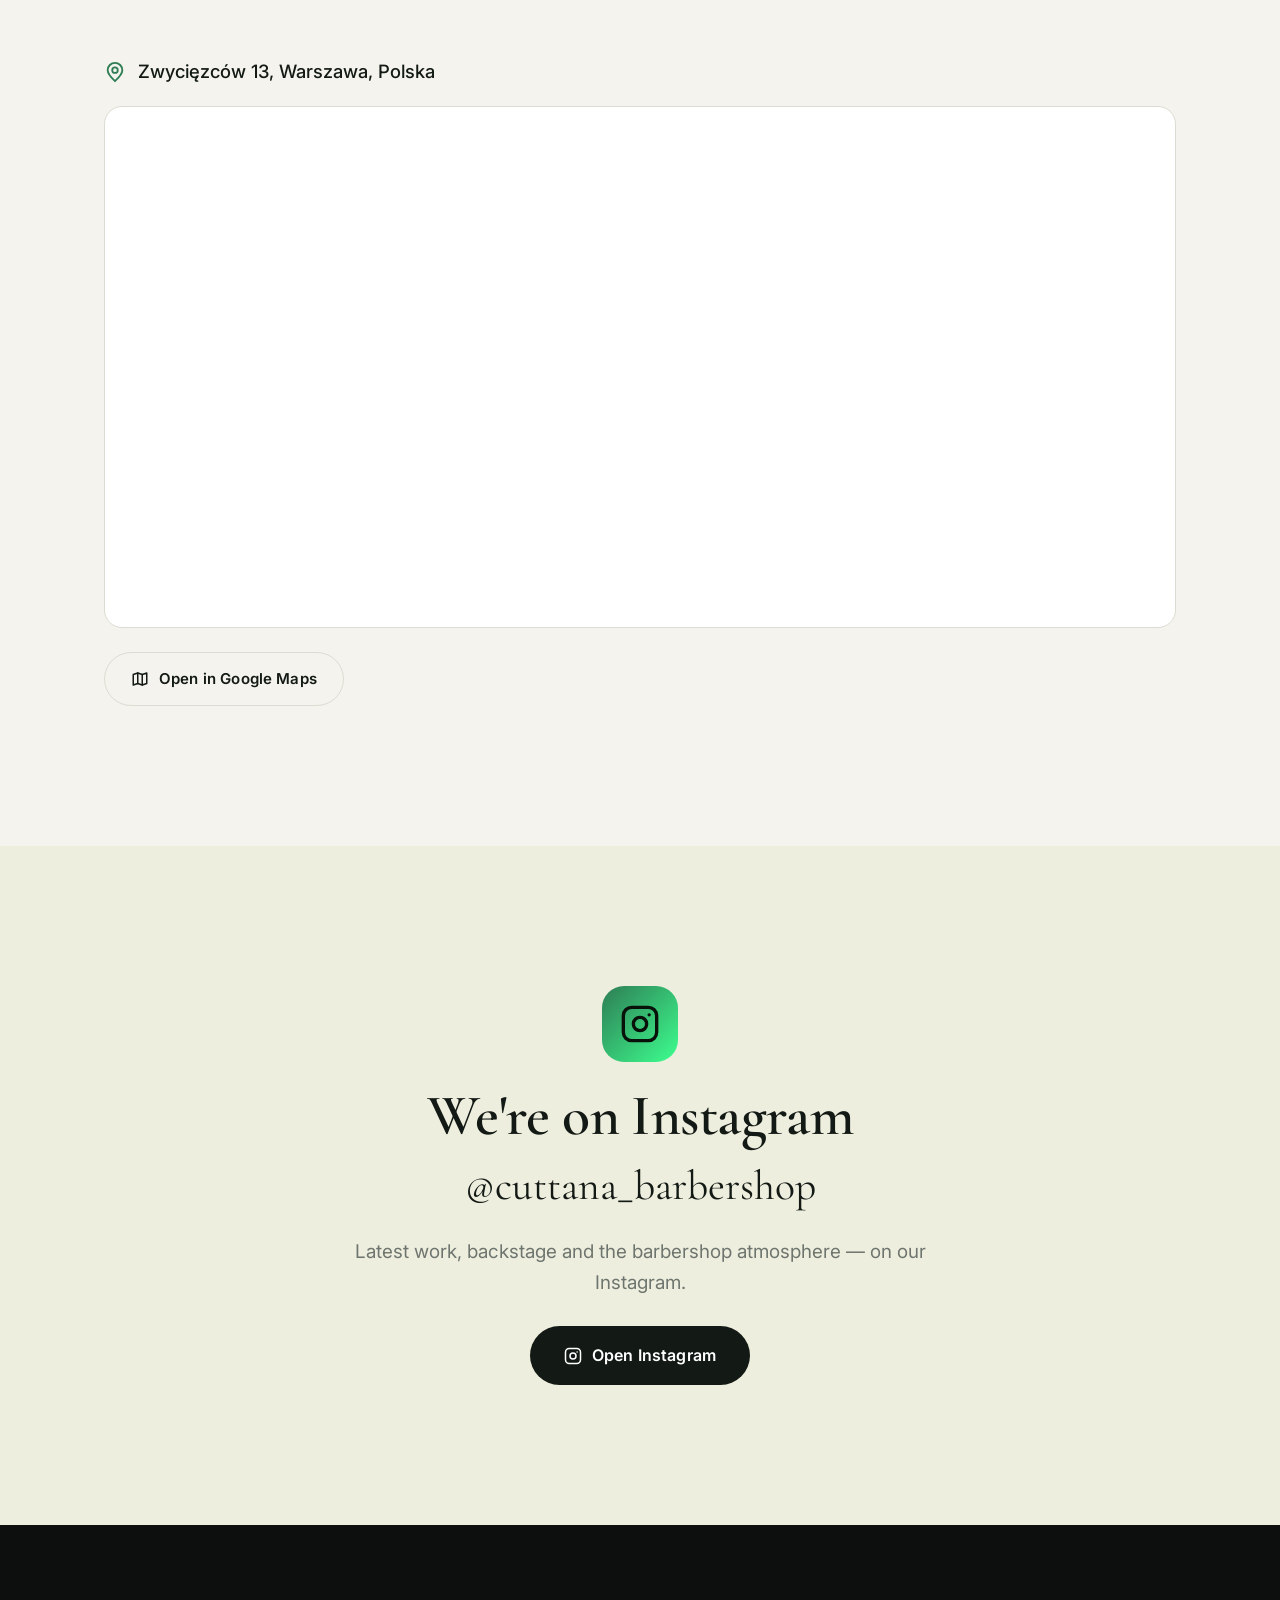
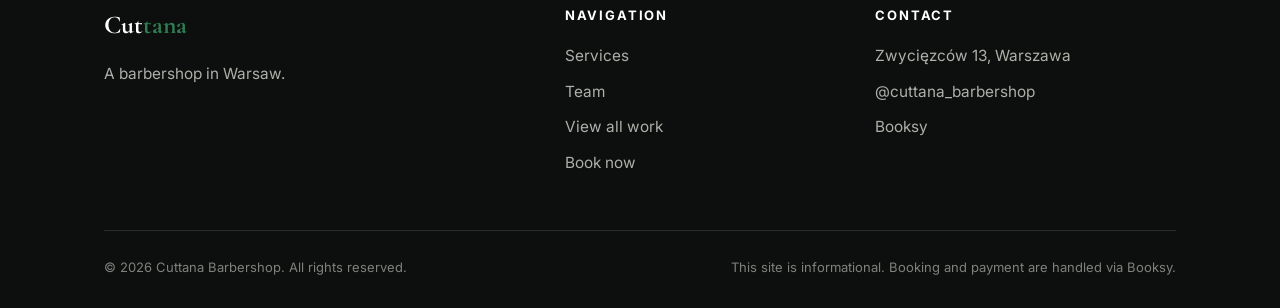
==== commit ca1c21c4: "Shift Andrey photo further down (object-position center 6%)" ====
--- a/index.html
+++ b/index.html
@@ -21,7 +21,7 @@
       href="https://fonts.googleapis.com/css2?family=Cormorant+Garamond:ital,wght@0,500;0,600;0,700;1,500;1,600&family=Inter:wght@400;500;600;700&display=swap"
       rel="stylesheet"
     />
-    <link rel="stylesheet" href="css/style.css?v=20" />
+    <link rel="stylesheet" href="css/style.css?v=21" />
   </head>
   <body>
     <!-- ====================== HEADER ====================== -->
@@ -277,9 +277,9 @@
       <div class="modal__box" id="priceBox"></div>
     </div>
 
-    <script src="js/data.js?v=20"></script>
-    <script src="js/icons.js?v=20"></script>
-    <script src="js/i18n.js?v=20"></script>
-    <script src="js/main.js?v=20"></script>
+    <script src="js/data.js?v=21"></script>
+    <script src="js/icons.js?v=21"></script>
+    <script src="js/i18n.js?v=21"></script>
+    <script src="js/main.js?v=21"></script>
   </body>
 </html>
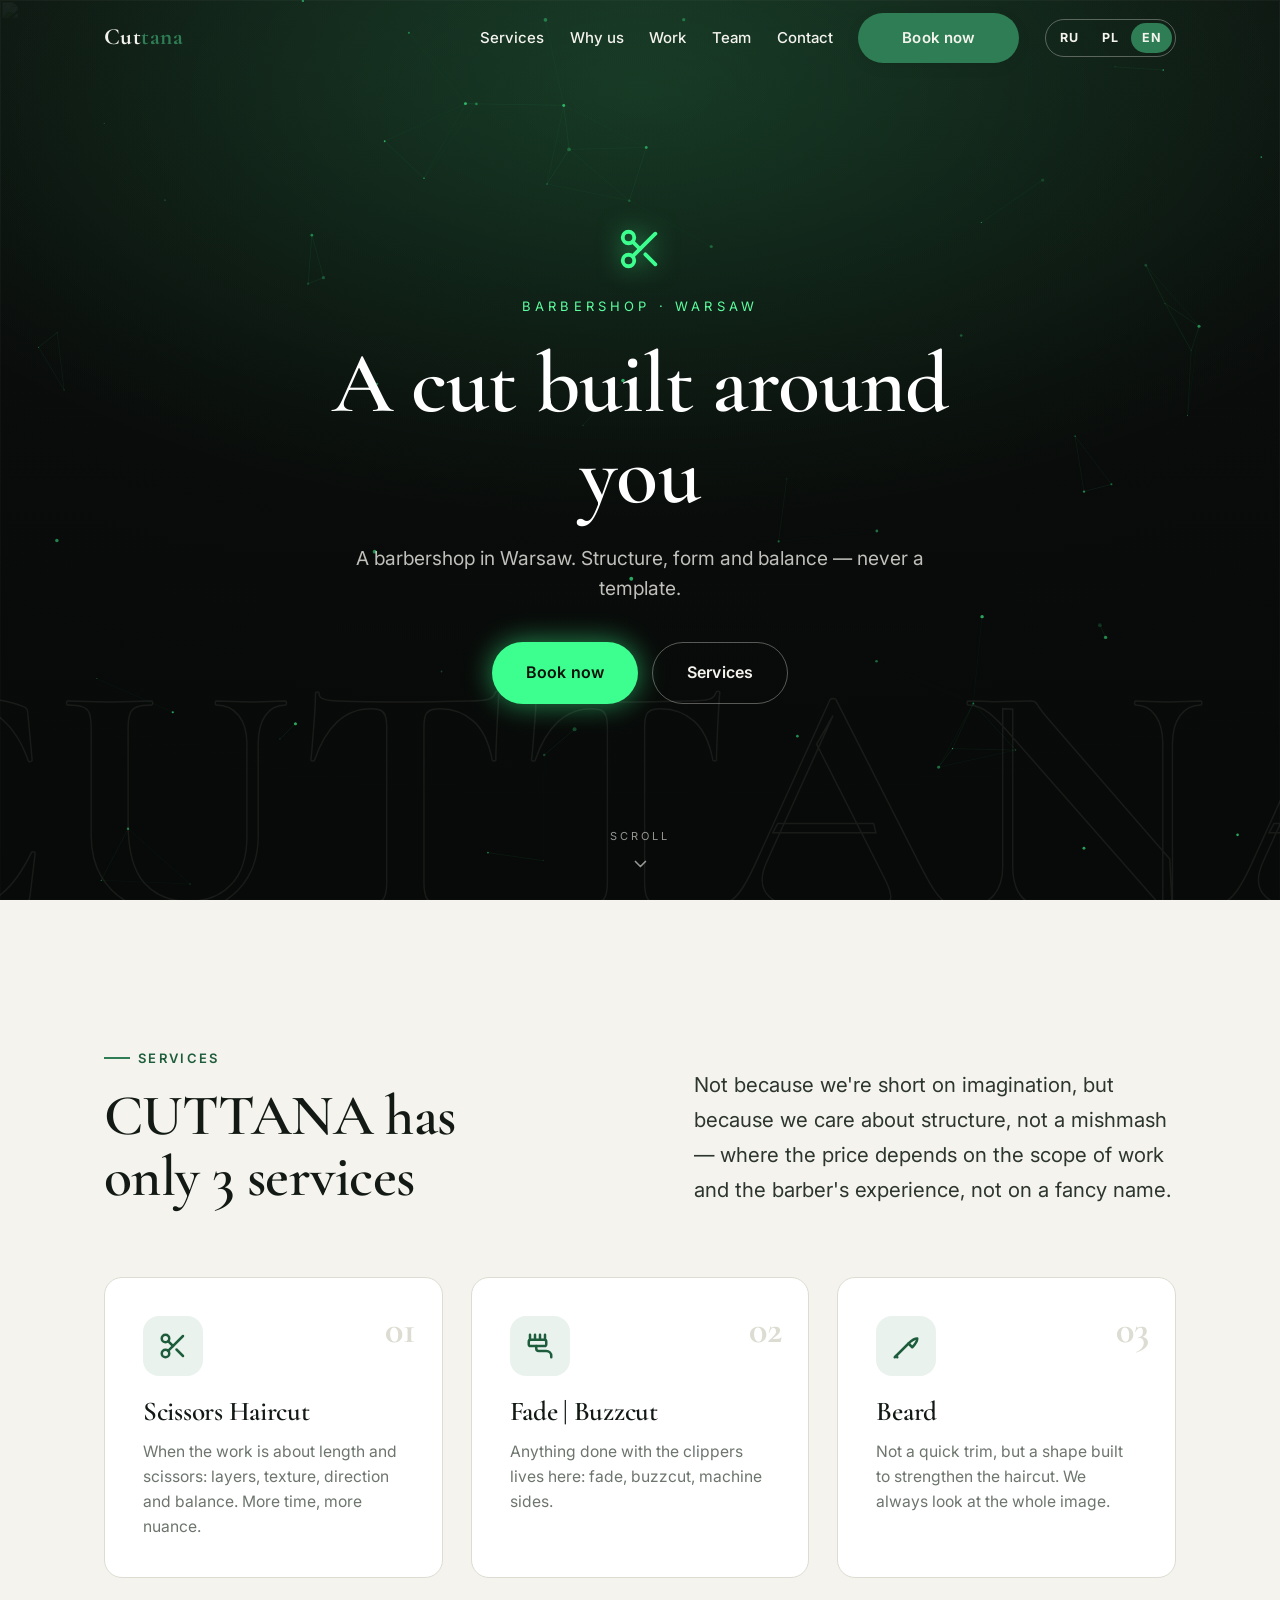
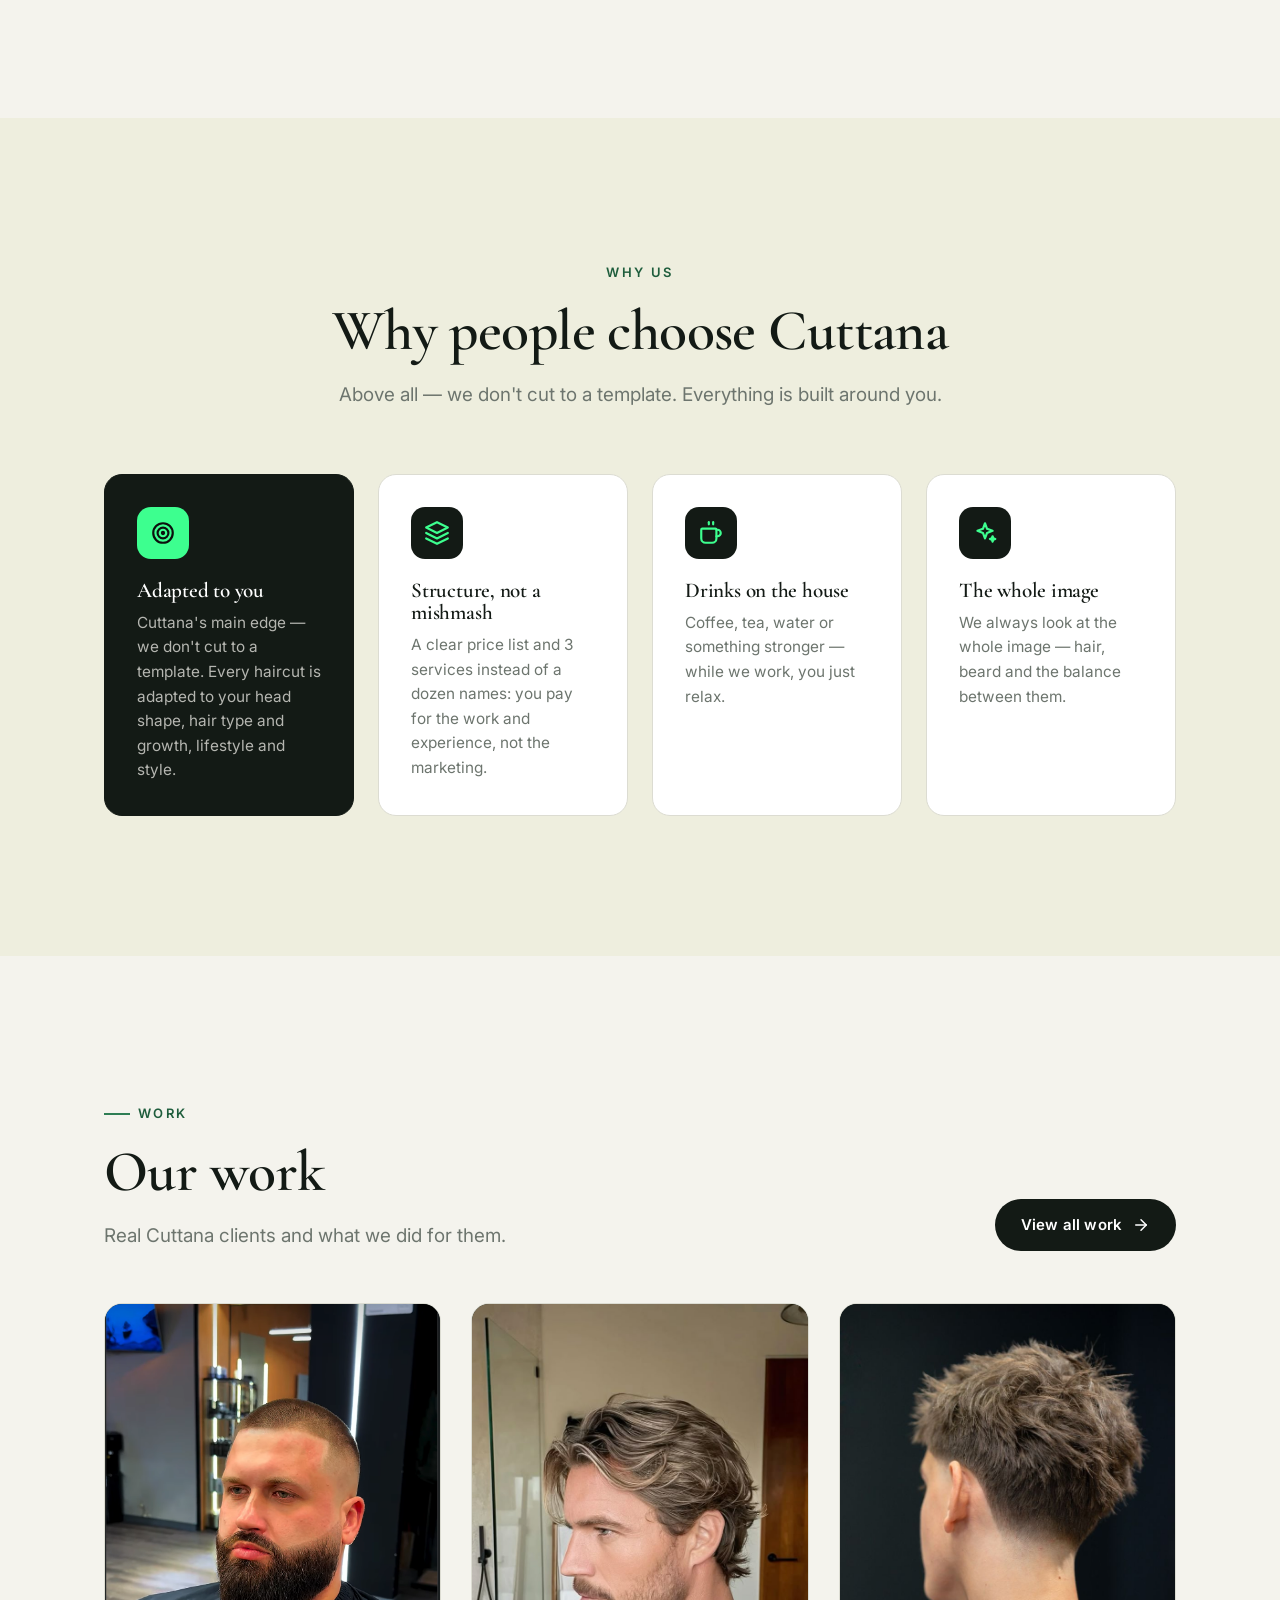
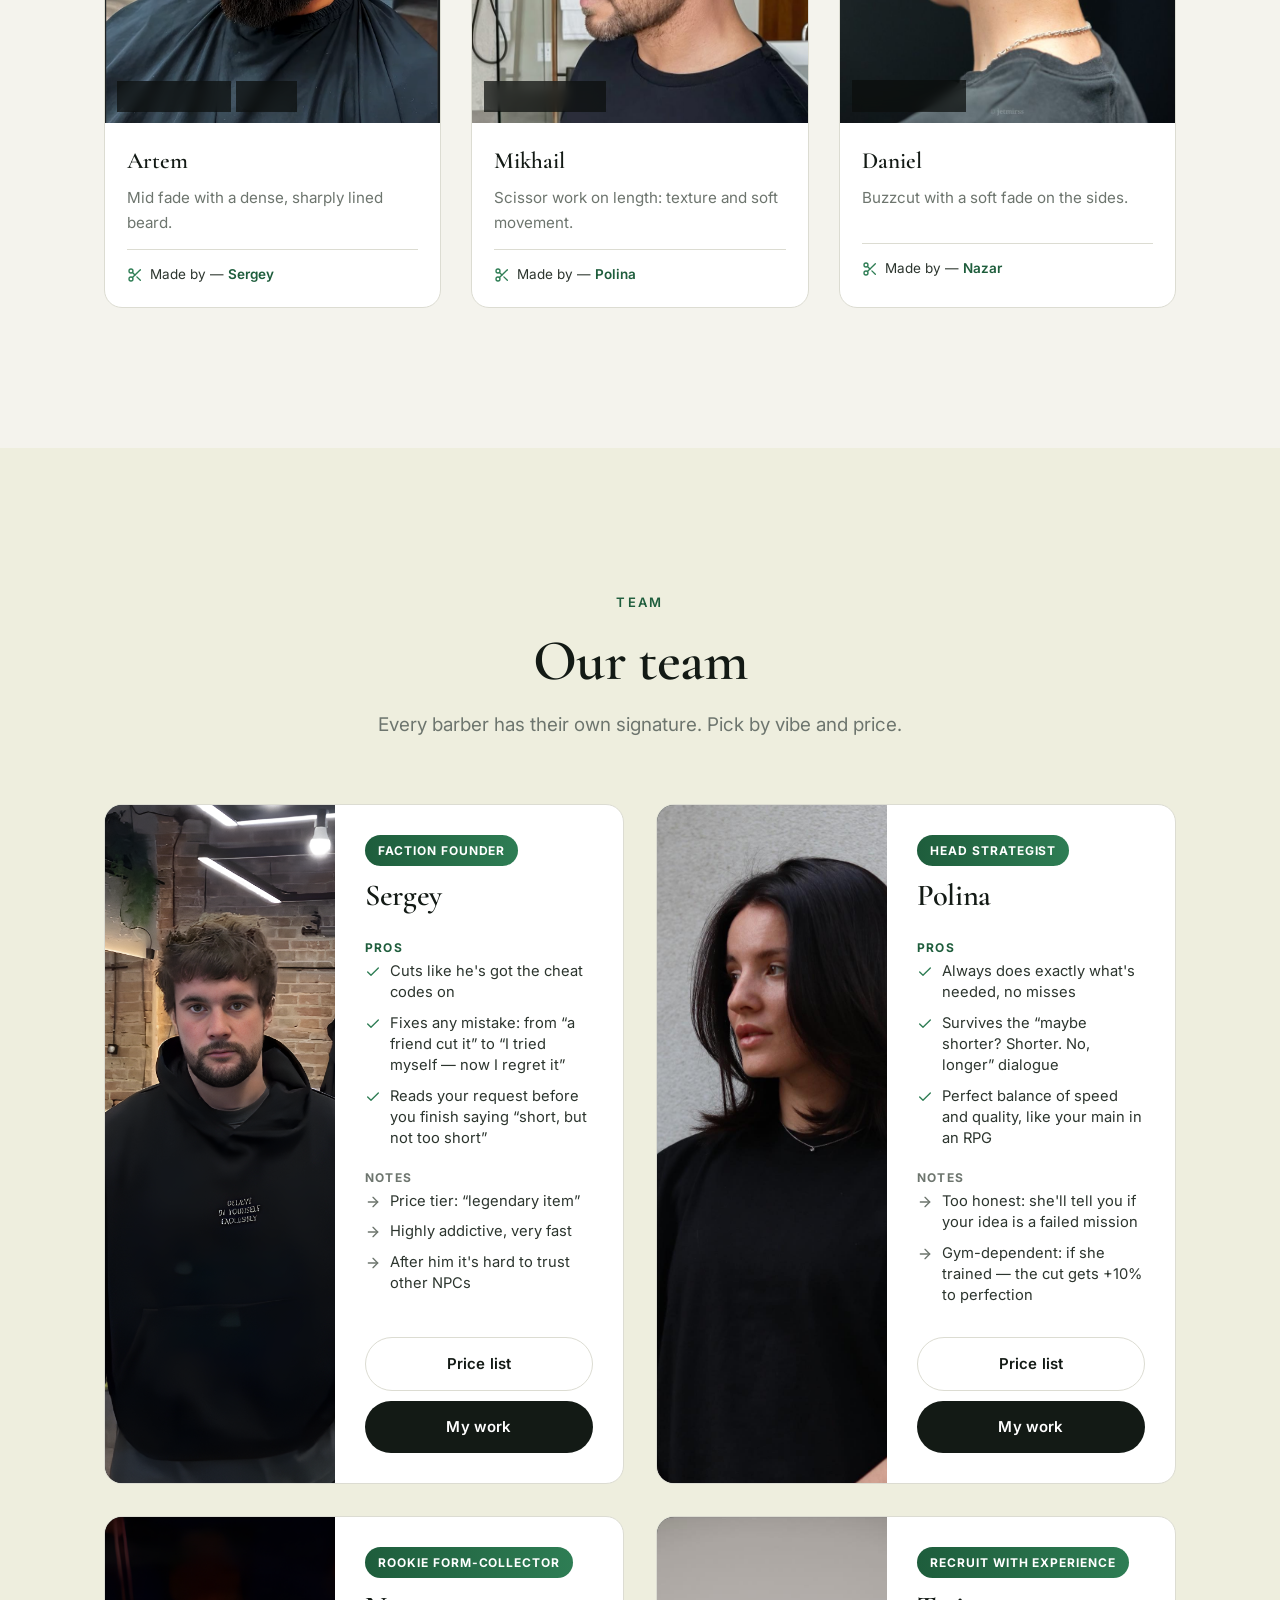
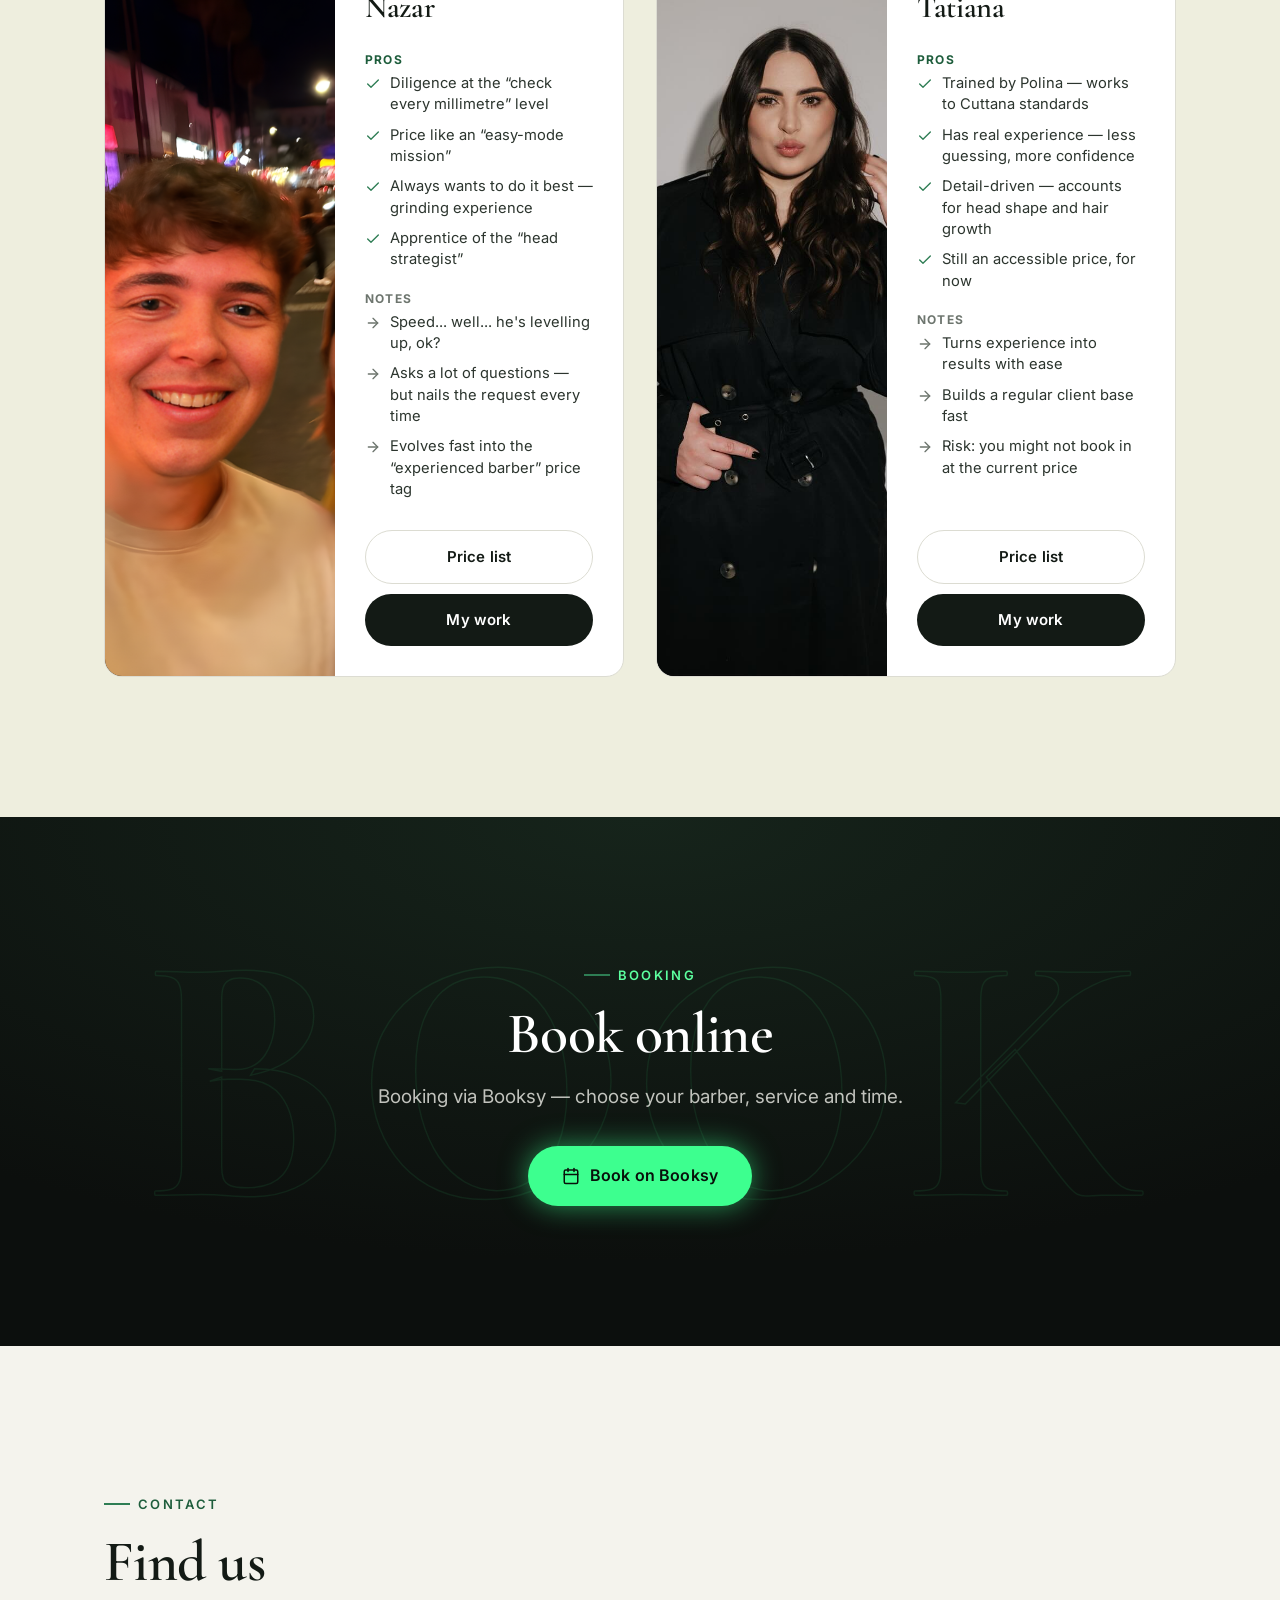
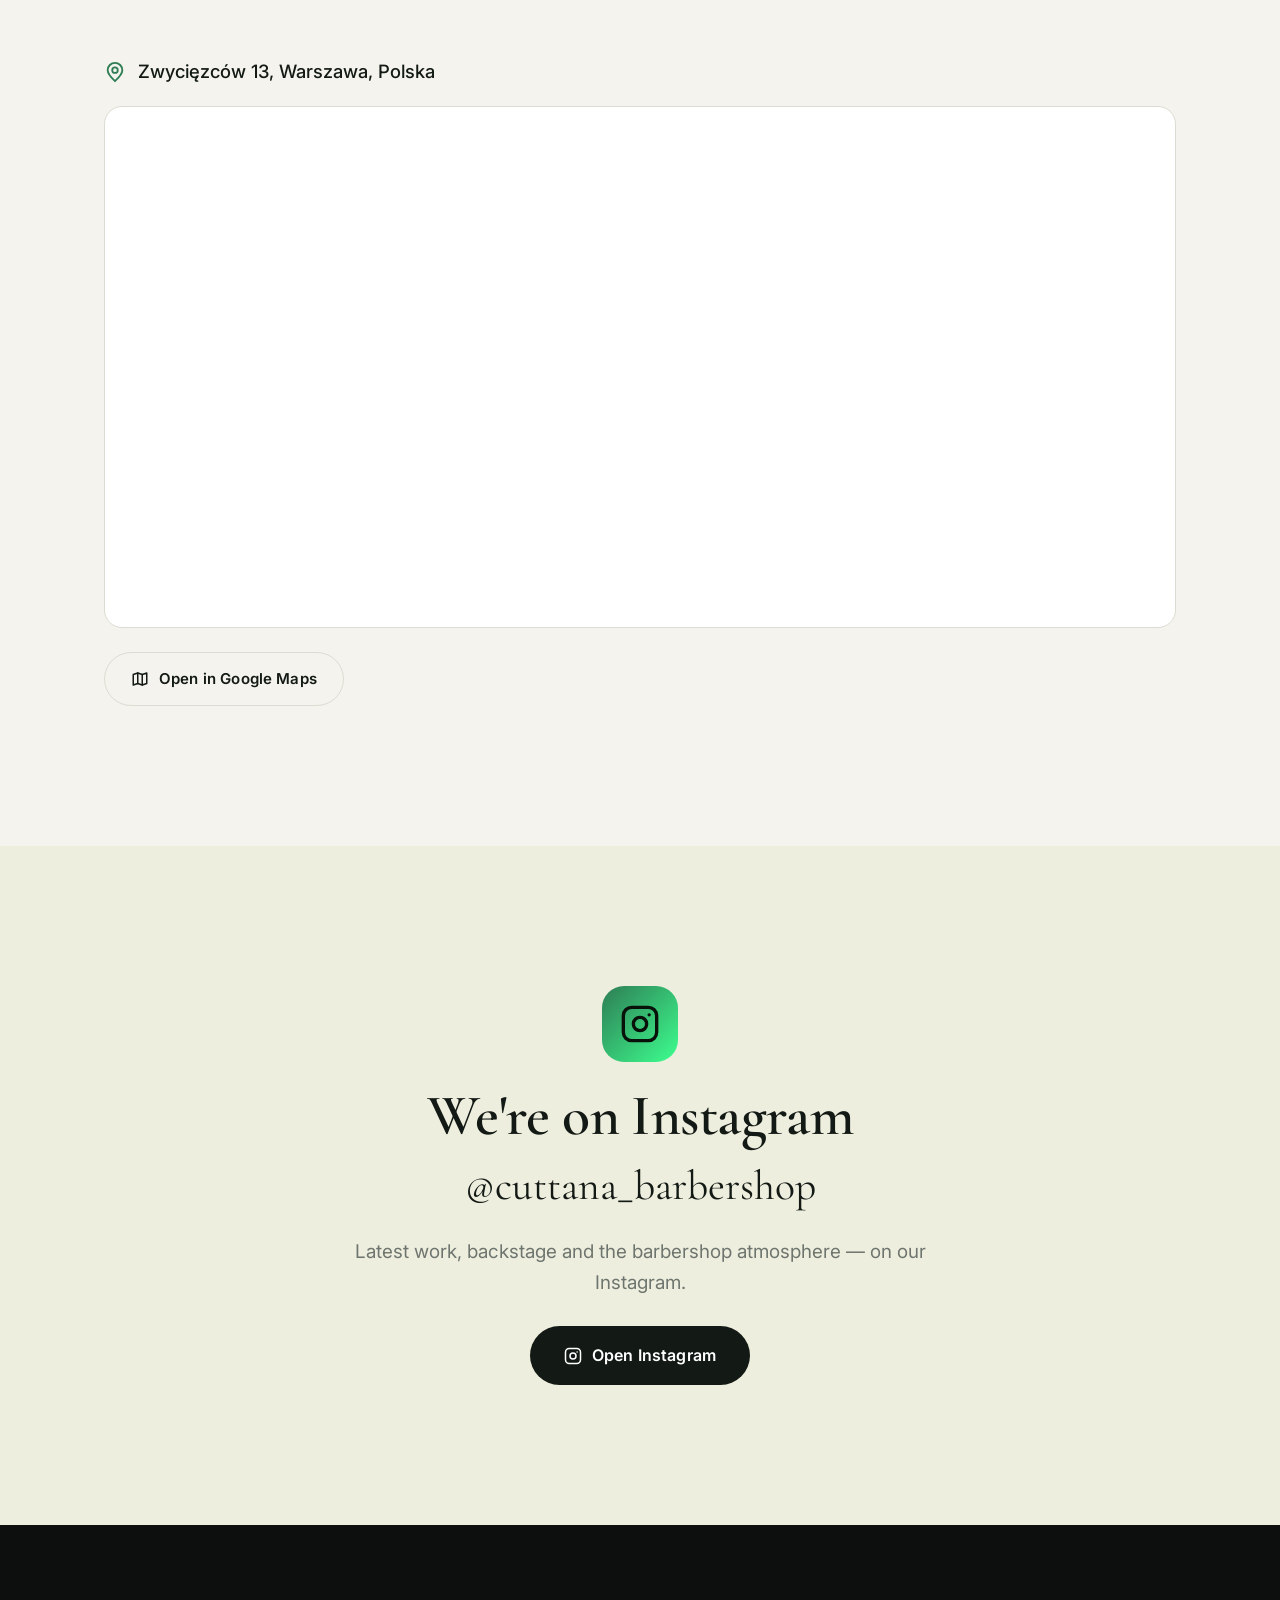
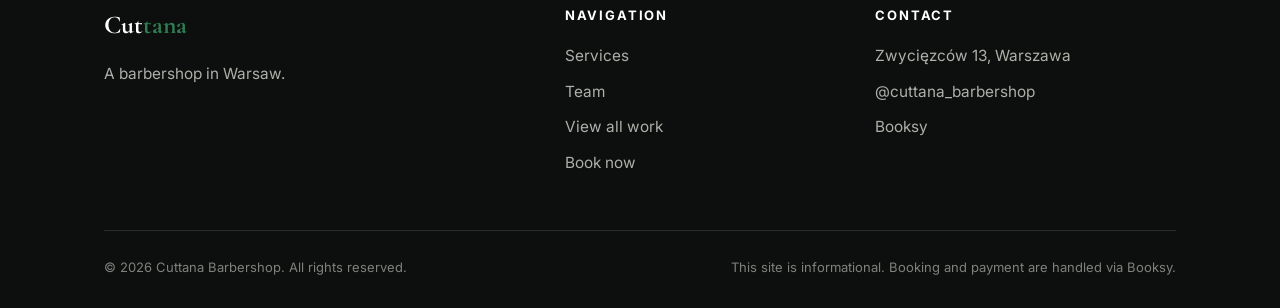
==== commit 9f5f73ea: "All work page: Home back-button now scrolls to Our work (#work) on main page" ====
--- a/index.html
+++ b/index.html
@@ -21,7 +21,7 @@
       href="https://fonts.googleapis.com/css2?family=Cormorant+Garamond:ital,wght@0,500;0,600;0,700;1,500;1,600&family=Inter:wght@400;500;600;700&display=swap"
       rel="stylesheet"
     />
-    <link rel="stylesheet" href="css/style.css?v=21" />
+    <link rel="stylesheet" href="css/style.css?v=22" />
   </head>
   <body>
     <!-- ====================== HEADER ====================== -->
@@ -277,9 +277,9 @@
       <div class="modal__box" id="priceBox"></div>
     </div>
 
-    <script src="js/data.js?v=21"></script>
-    <script src="js/icons.js?v=21"></script>
-    <script src="js/i18n.js?v=21"></script>
-    <script src="js/main.js?v=21"></script>
+    <script src="js/data.js?v=22"></script>
+    <script src="js/icons.js?v=22"></script>
+    <script src="js/i18n.js?v=22"></script>
+    <script src="js/main.js?v=22"></script>
   </body>
 </html>
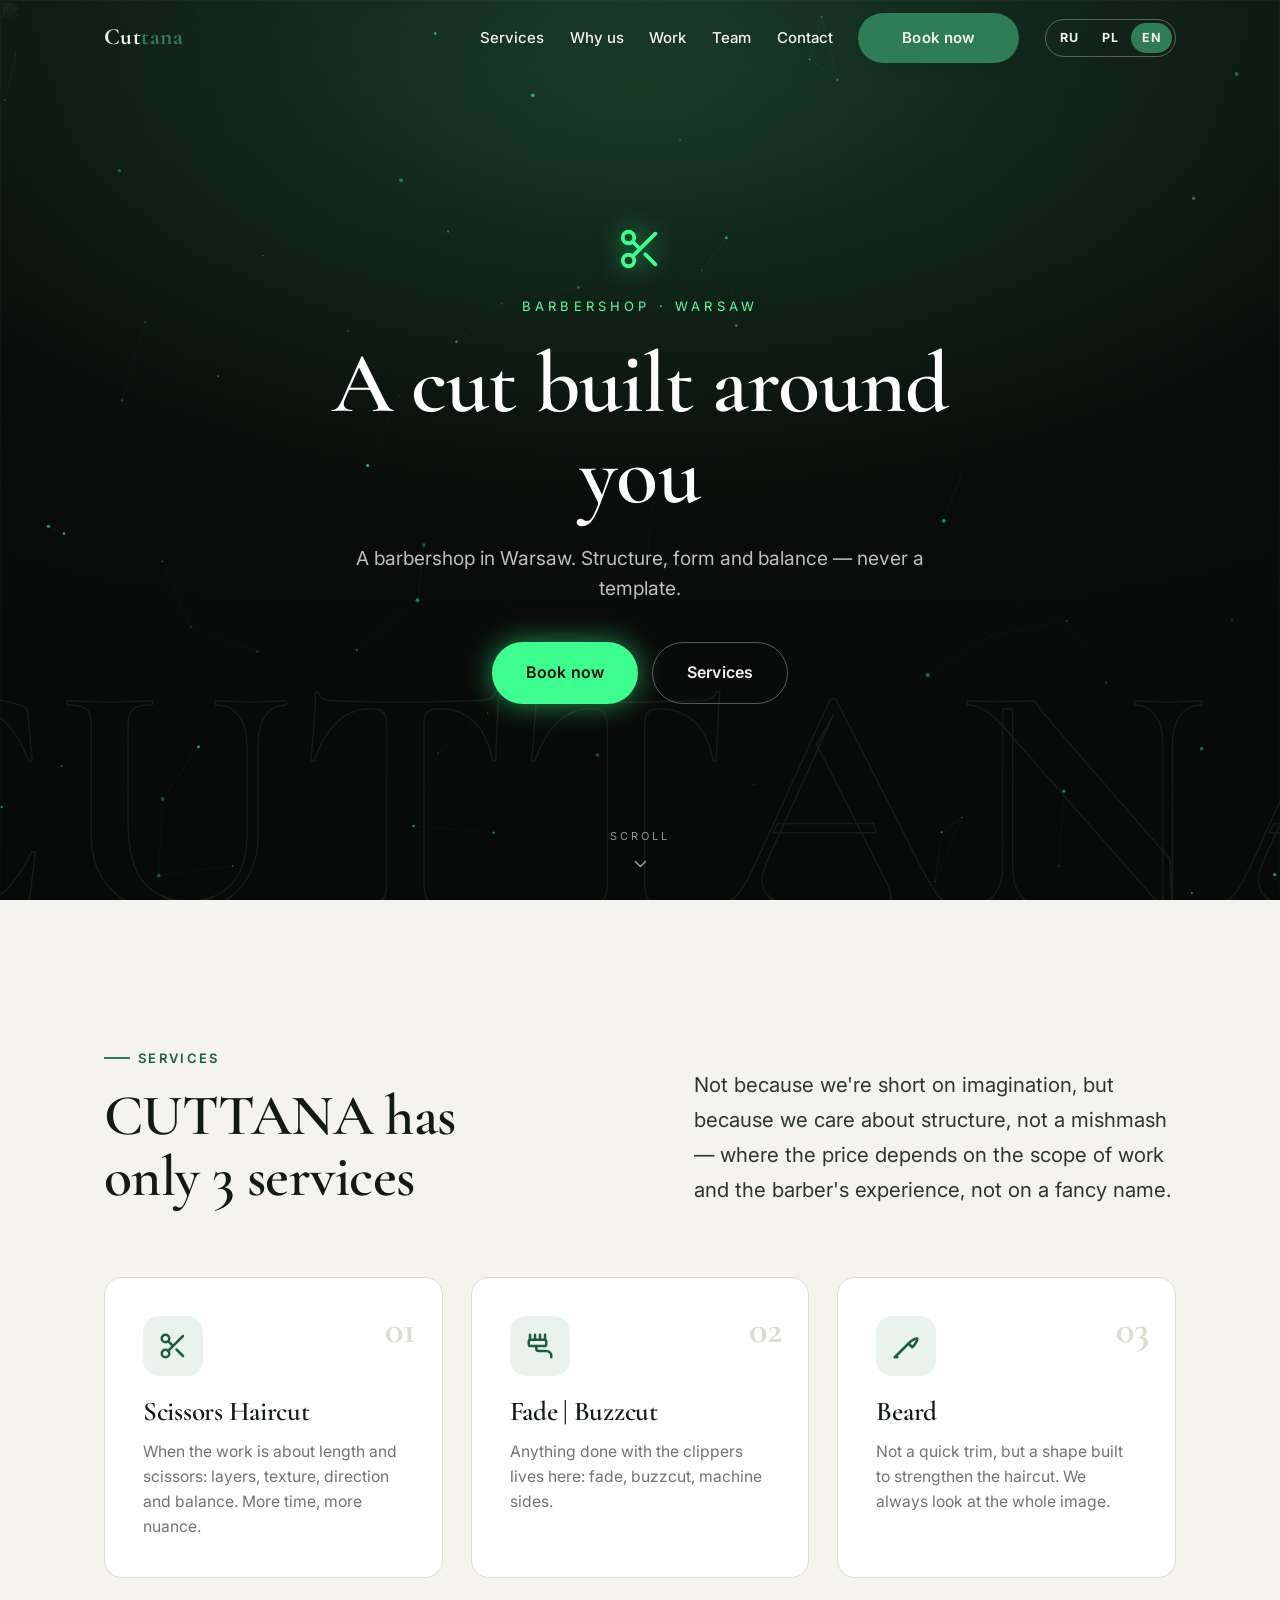
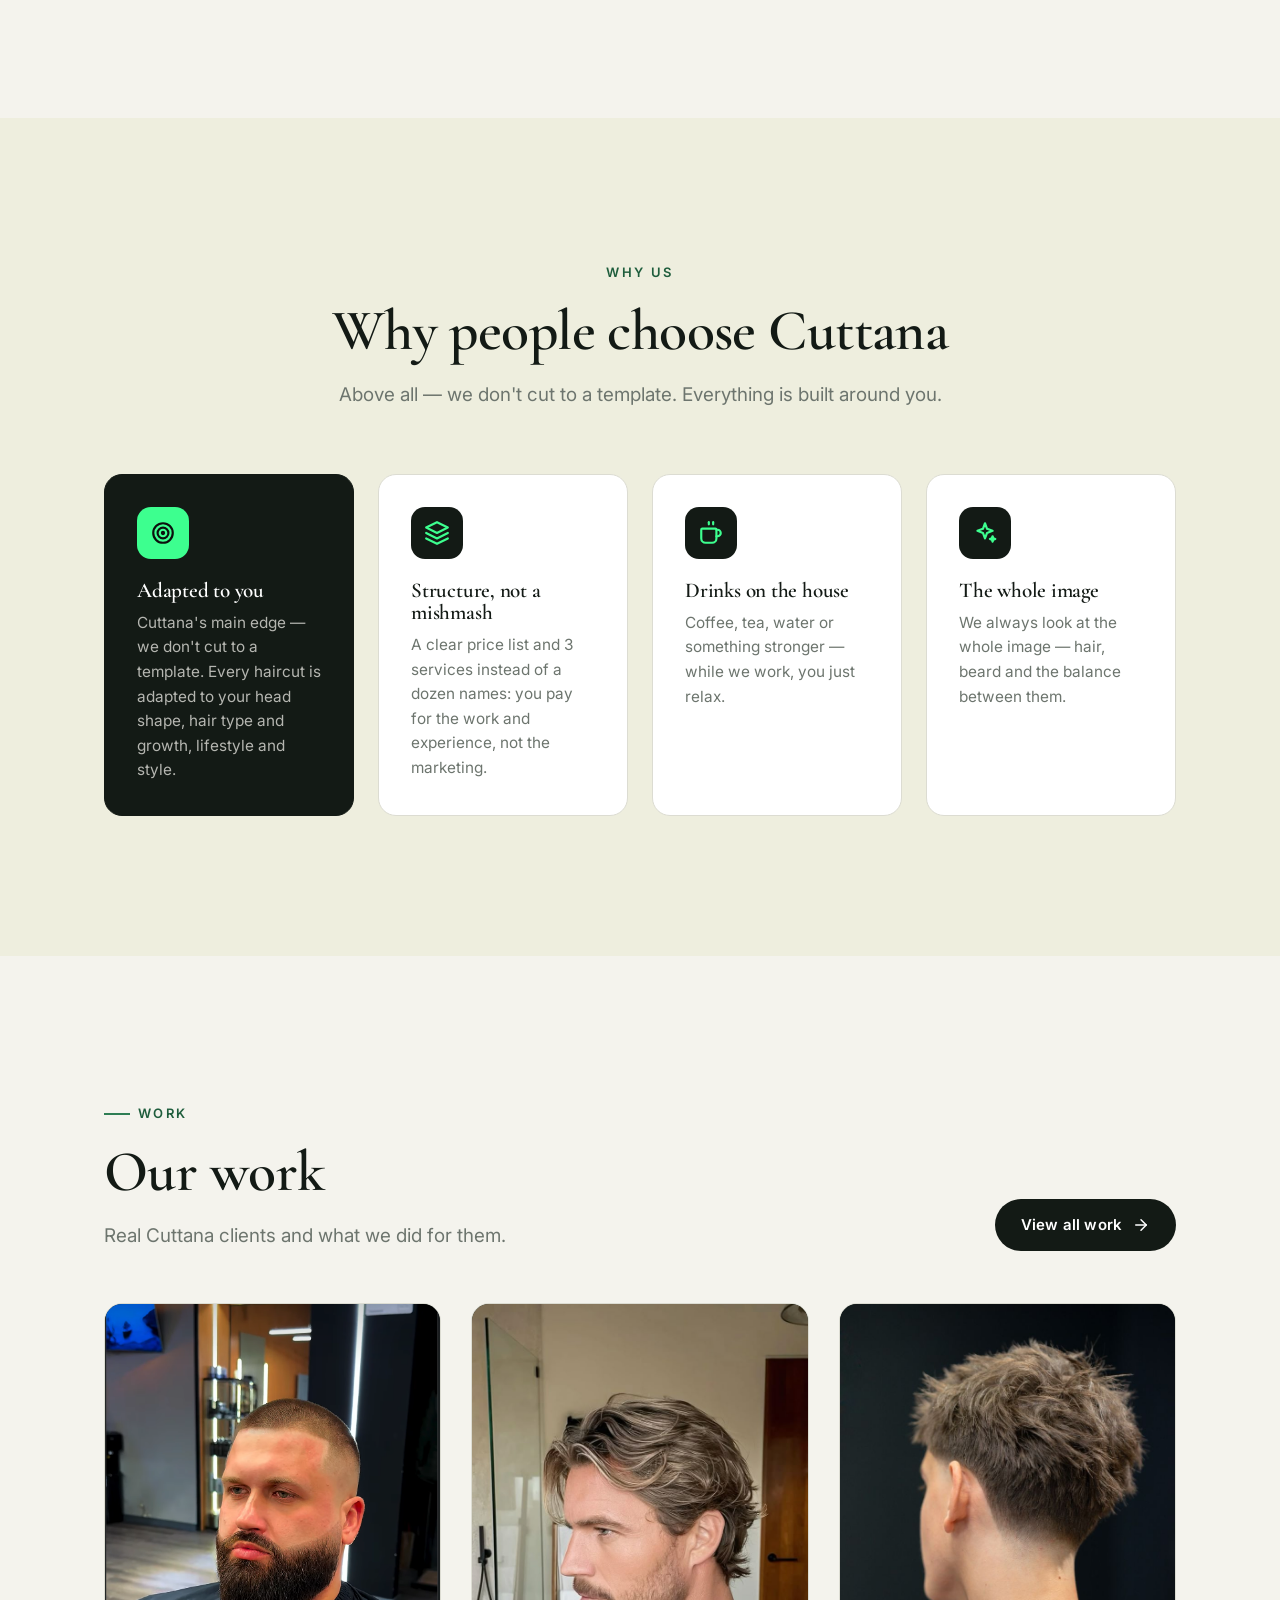
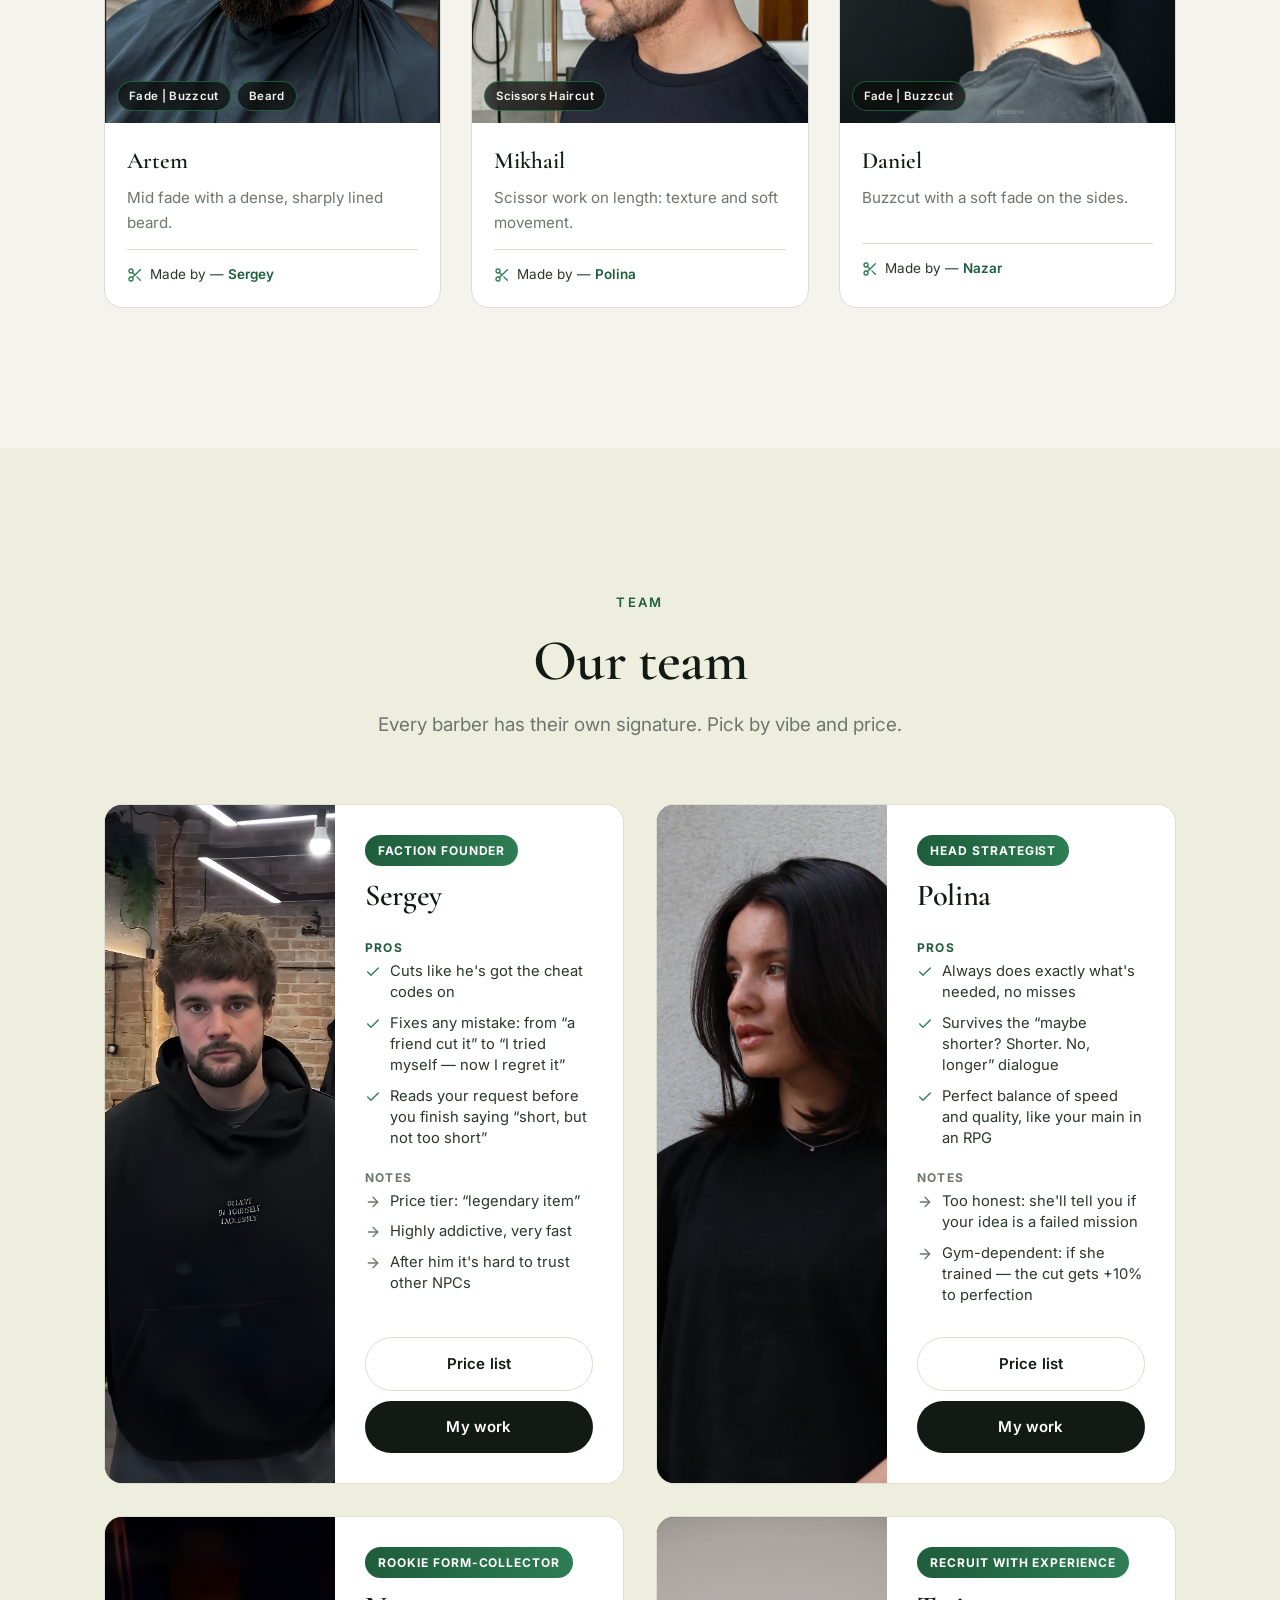
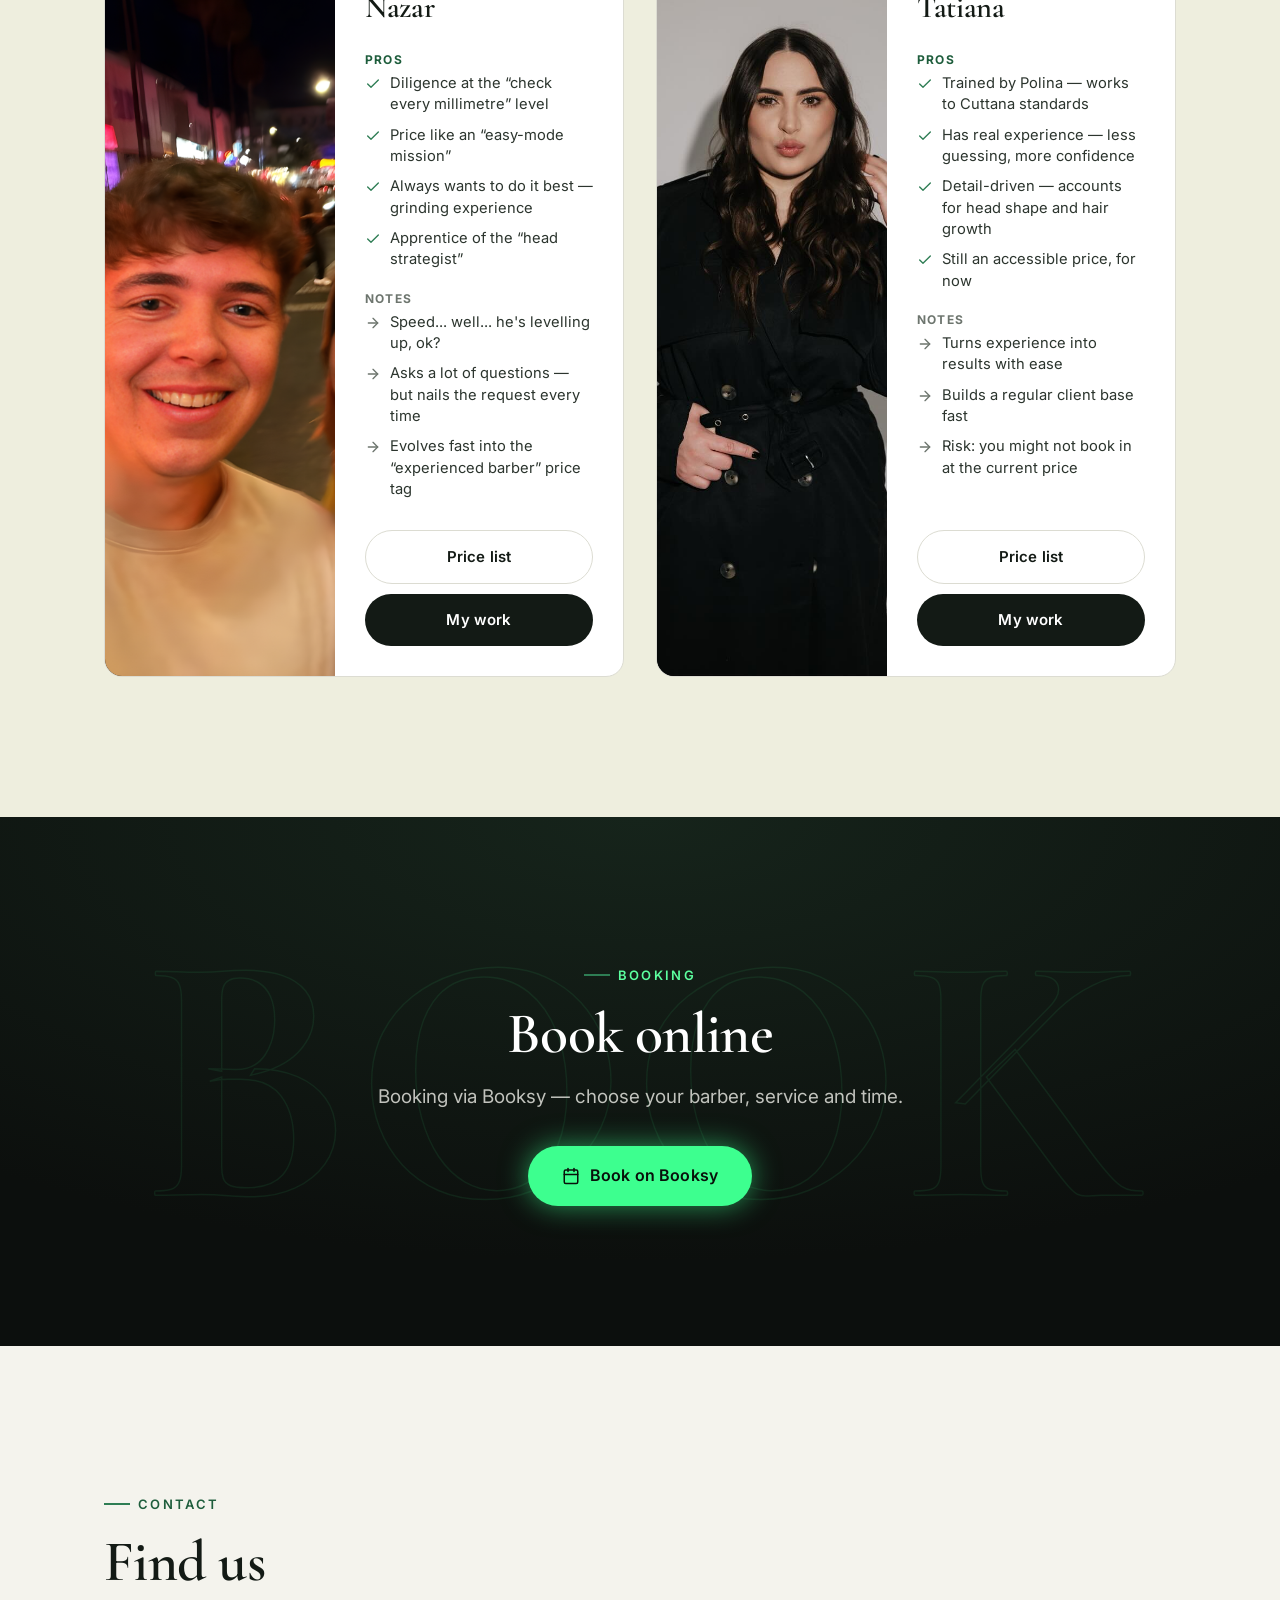
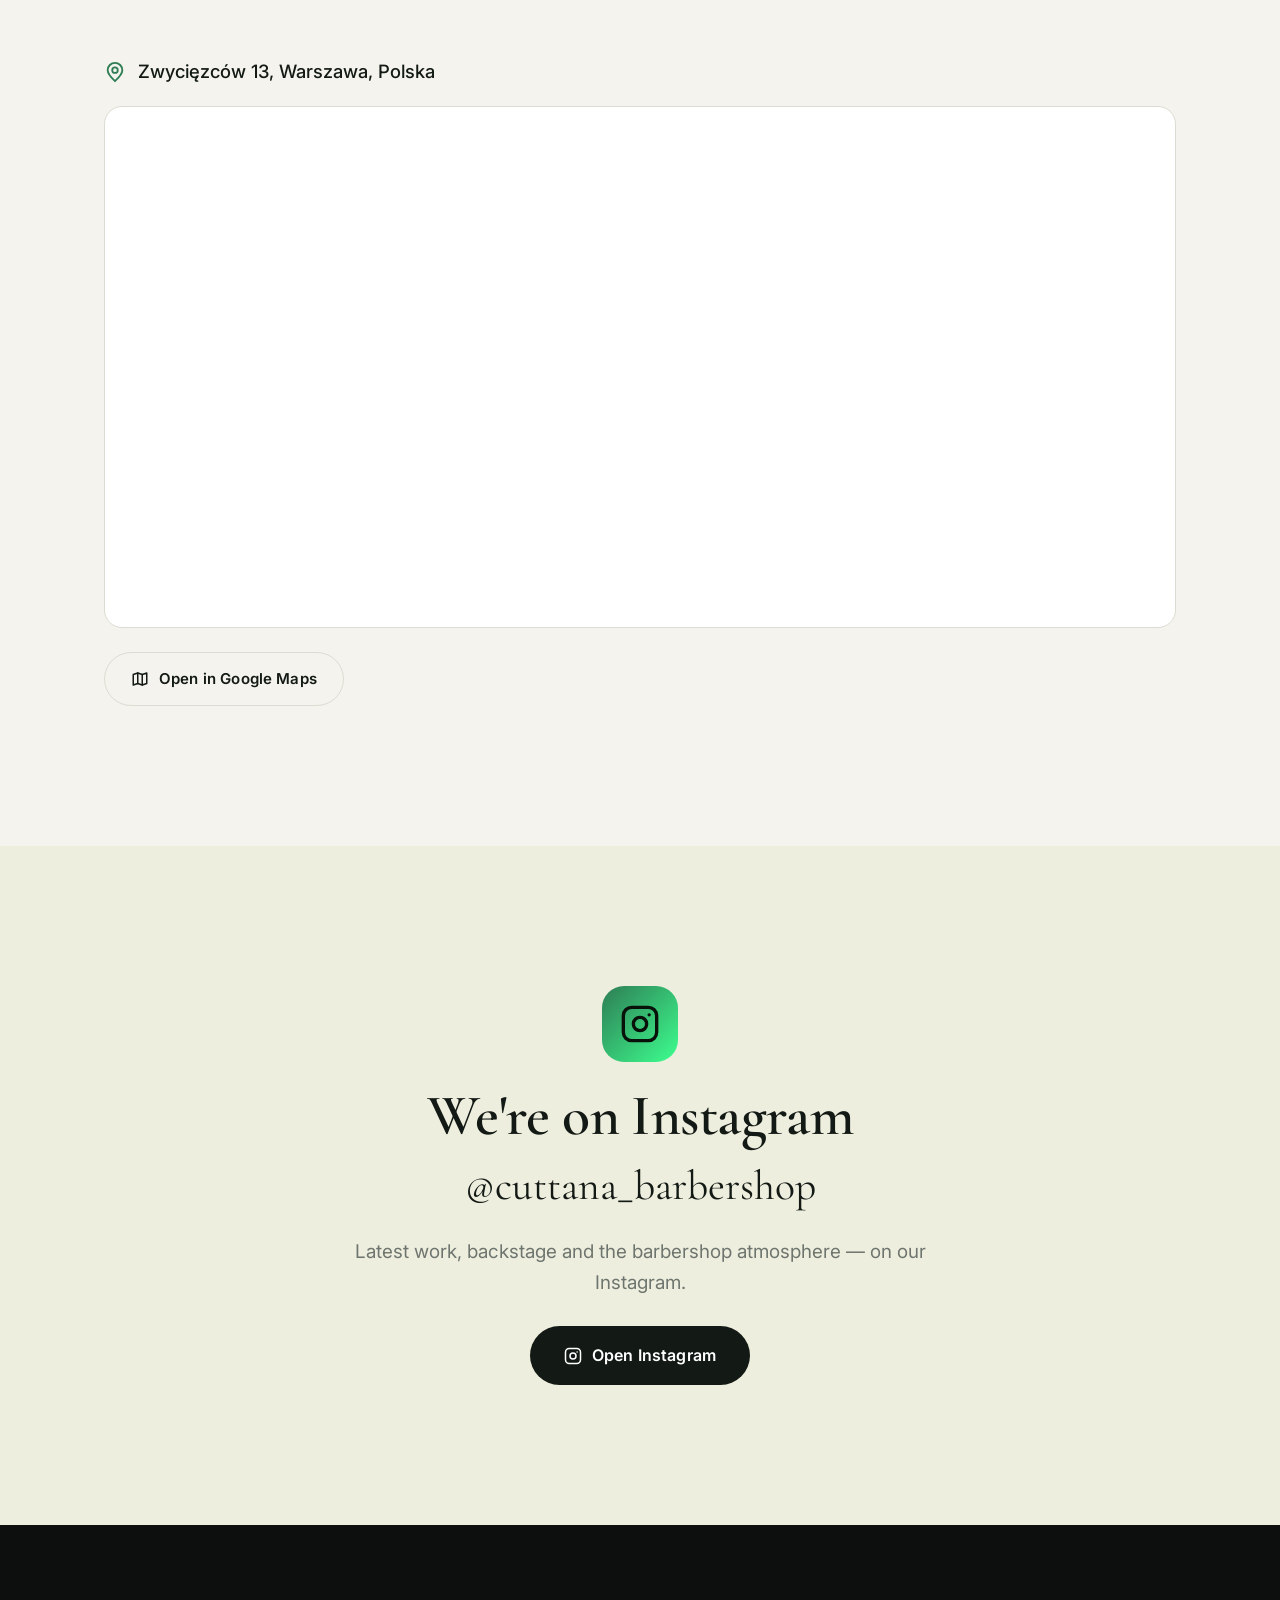
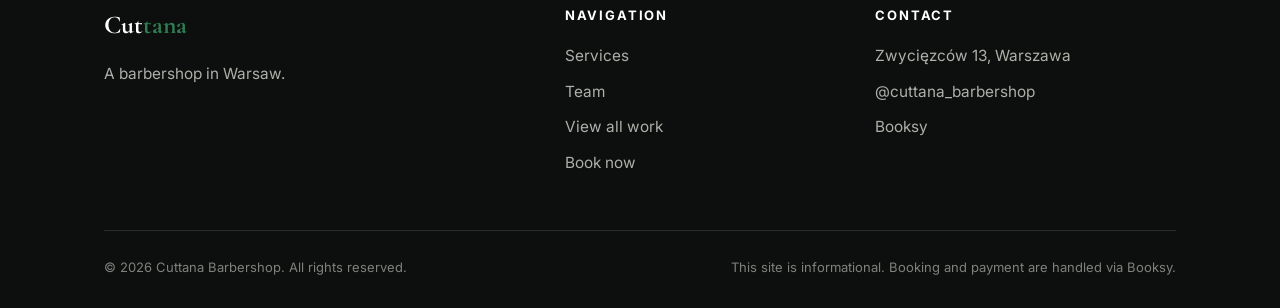
==== commit a057b2c3: "Mobile: add second 'View all work' button under the work cards" ====
--- a/index.html
+++ b/index.html
@@ -21,7 +21,7 @@
       href="https://fonts.googleapis.com/css2?family=Cormorant+Garamond:ital,wght@0,500;0,600;0,700;1,500;1,600&family=Inter:wght@400;500;600;700&display=swap"
       rel="stylesheet"
     />
-    <link rel="stylesheet" href="css/style.css?v=22" />
+    <link rel="stylesheet" href="css/style.css?v=23" />
   </head>
   <body>
     <!-- ====================== HEADER ====================== -->
@@ -159,6 +159,12 @@
             </a>
           </div>
           <div class="cases" id="casesGrid"></div>
+          <div class="work__more">
+            <a class="btn btn--dark" href="clients.html">
+              <span data-i18n="work.all">Все работы</span>
+              <svg class="ico" viewBox="0 0 24 24" fill="none" stroke="currentColor" stroke-width="2" stroke-linecap="round" stroke-linejoin="round"><path d="M5 12h14" /><path d="m12 5 7 7-7 7" /></svg>
+            </a>
+          </div>
         </div>
       </section>
 
@@ -277,9 +283,9 @@
       <div class="modal__box" id="priceBox"></div>
     </div>
 
-    <script src="js/data.js?v=22"></script>
-    <script src="js/icons.js?v=22"></script>
-    <script src="js/i18n.js?v=22"></script>
-    <script src="js/main.js?v=22"></script>
+    <script src="js/data.js?v=23"></script>
+    <script src="js/icons.js?v=23"></script>
+    <script src="js/i18n.js?v=23"></script>
+    <script src="js/main.js?v=23"></script>
   </body>
 </html>
--- a/css/style.css
+++ b/css/style.css
@@ -853,6 +853,13 @@
   margin-bottom: 0;
 }
 
+/* Bottom "View all work" — shown only on narrow screens, under the cards */
+.work__more {
+  display: none;
+  justify-content: center;
+  margin-top: clamp(28px, 6vw, 40px);
+}
+
 .cases {
   display: grid;
   grid-template-columns: repeat(auto-fill, minmax(280px, 1fr));
@@ -1545,6 +1552,11 @@
 }
 
 @media (max-width: 860px) {
+  /* Show the bottom "View all work" button under the cards on mobile */
+  .work__more {
+    display: flex;
+  }
+
   .nav__links,
   .nav .nav__book {
     display: none;
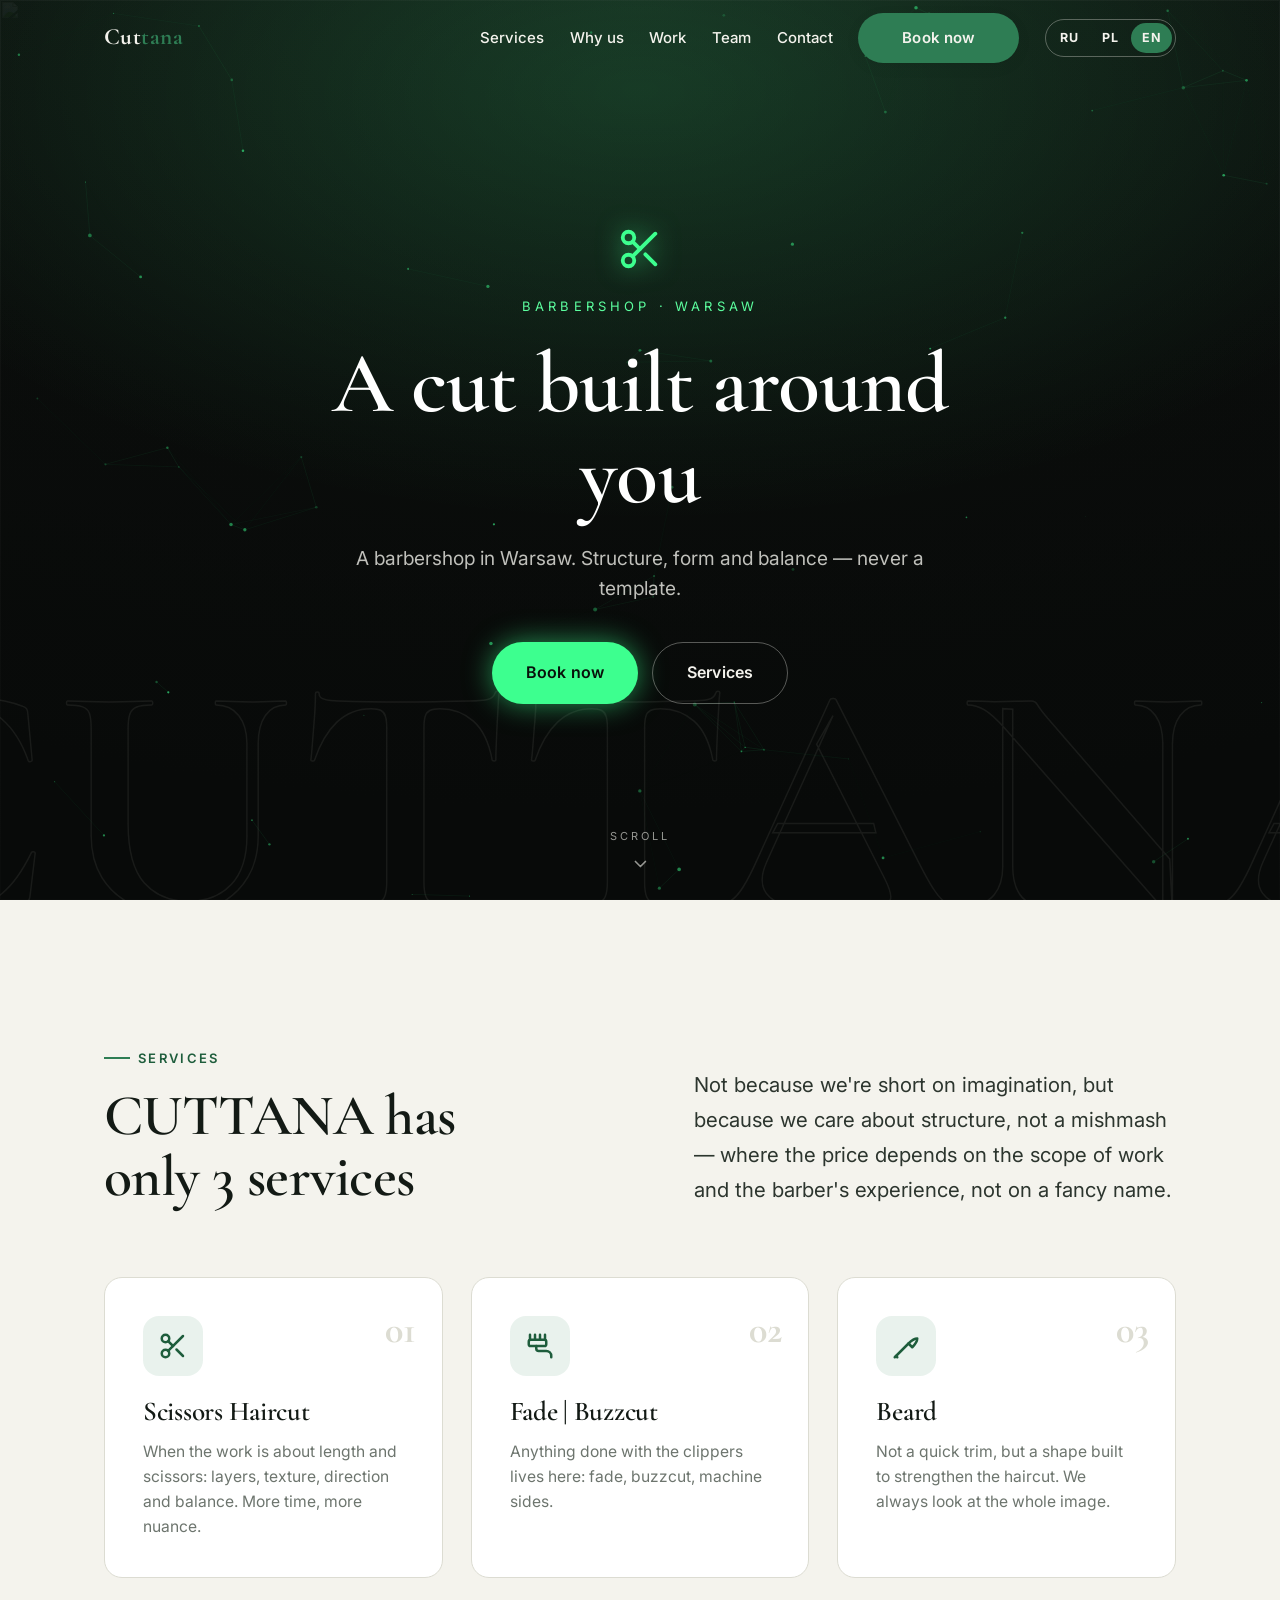
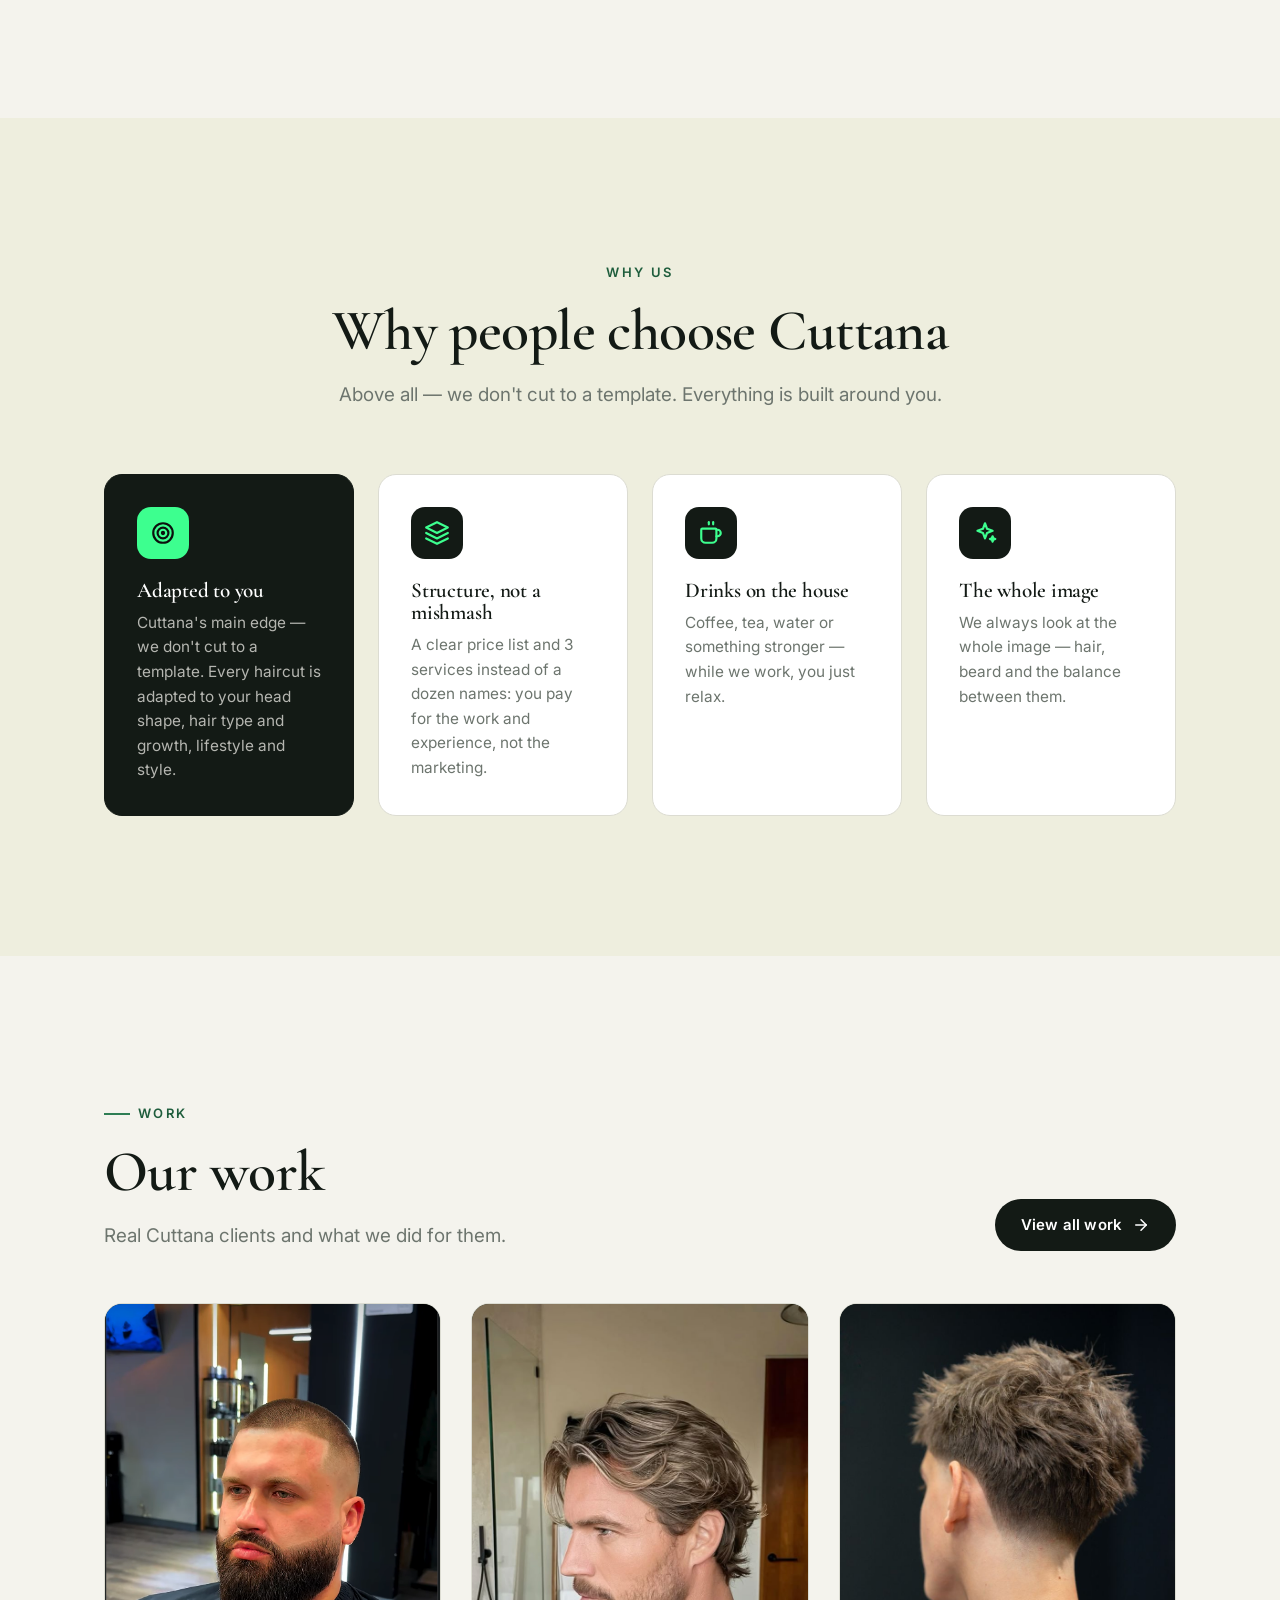
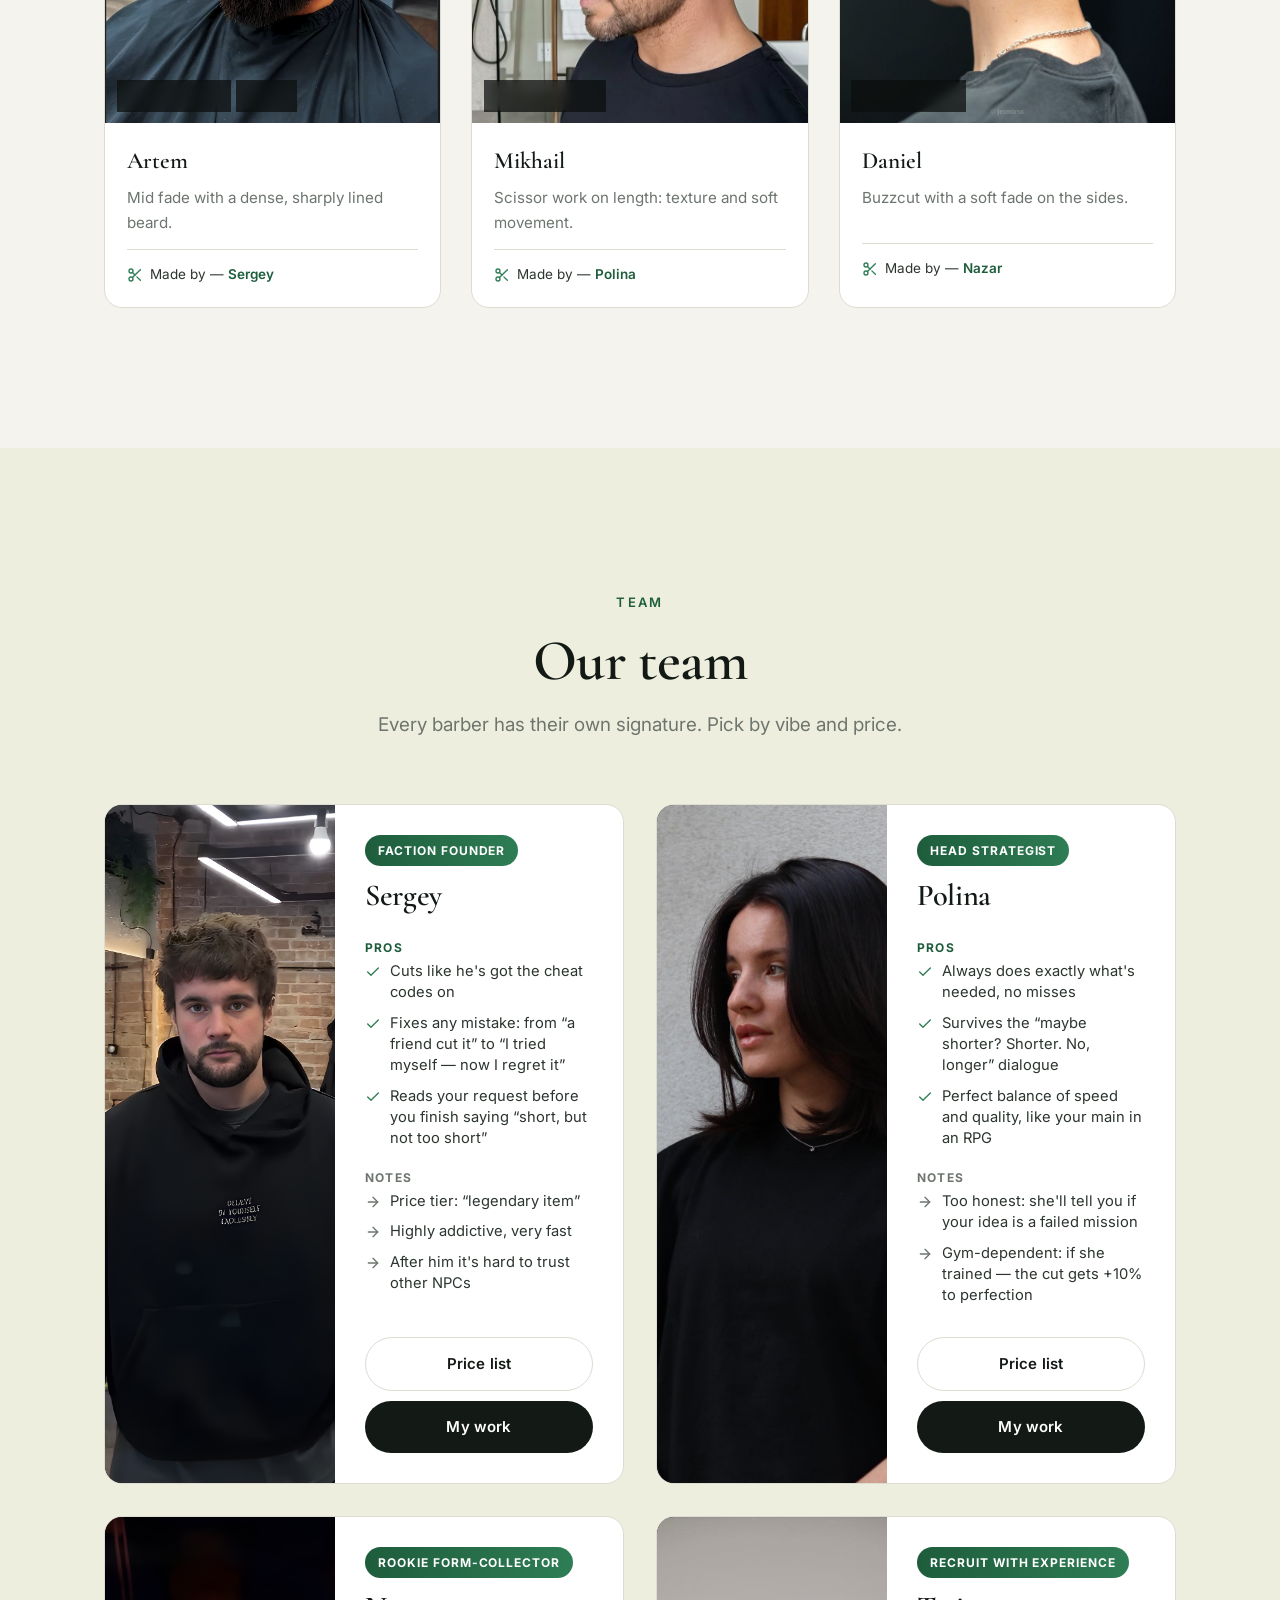
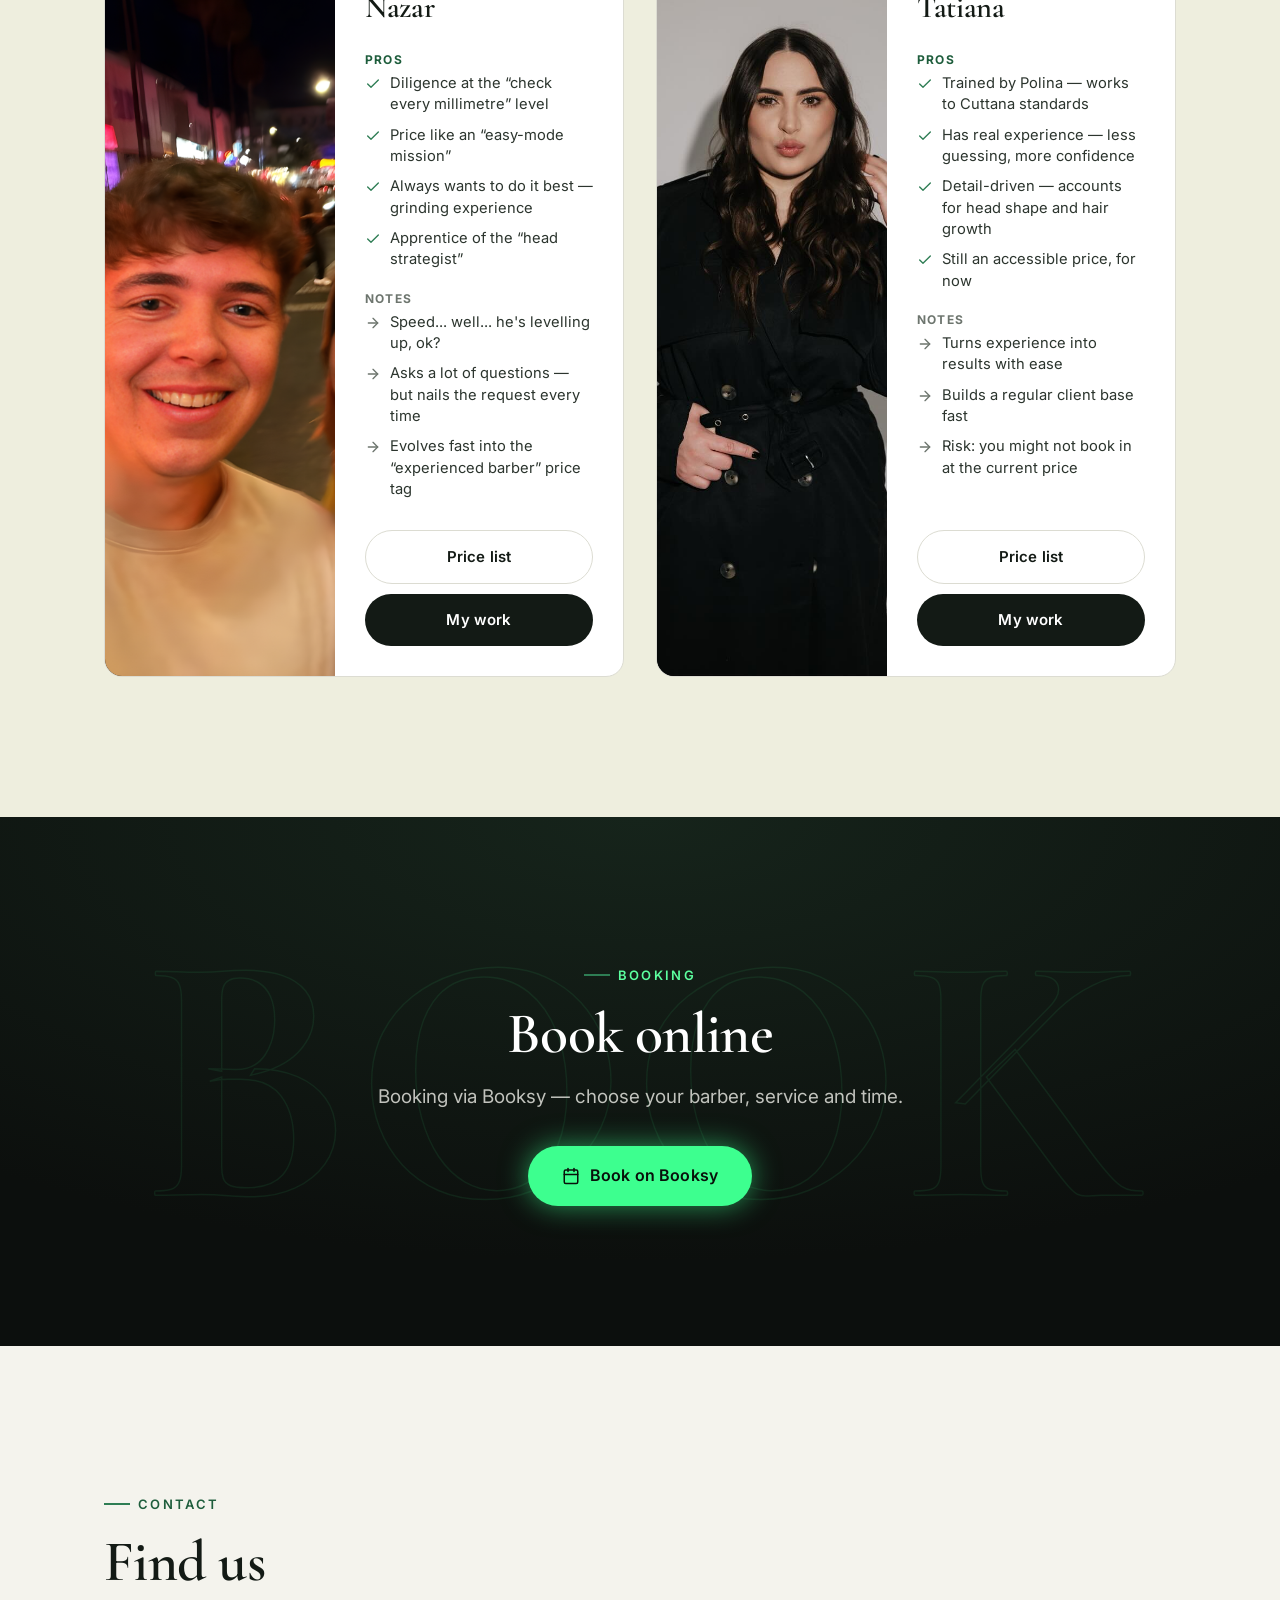
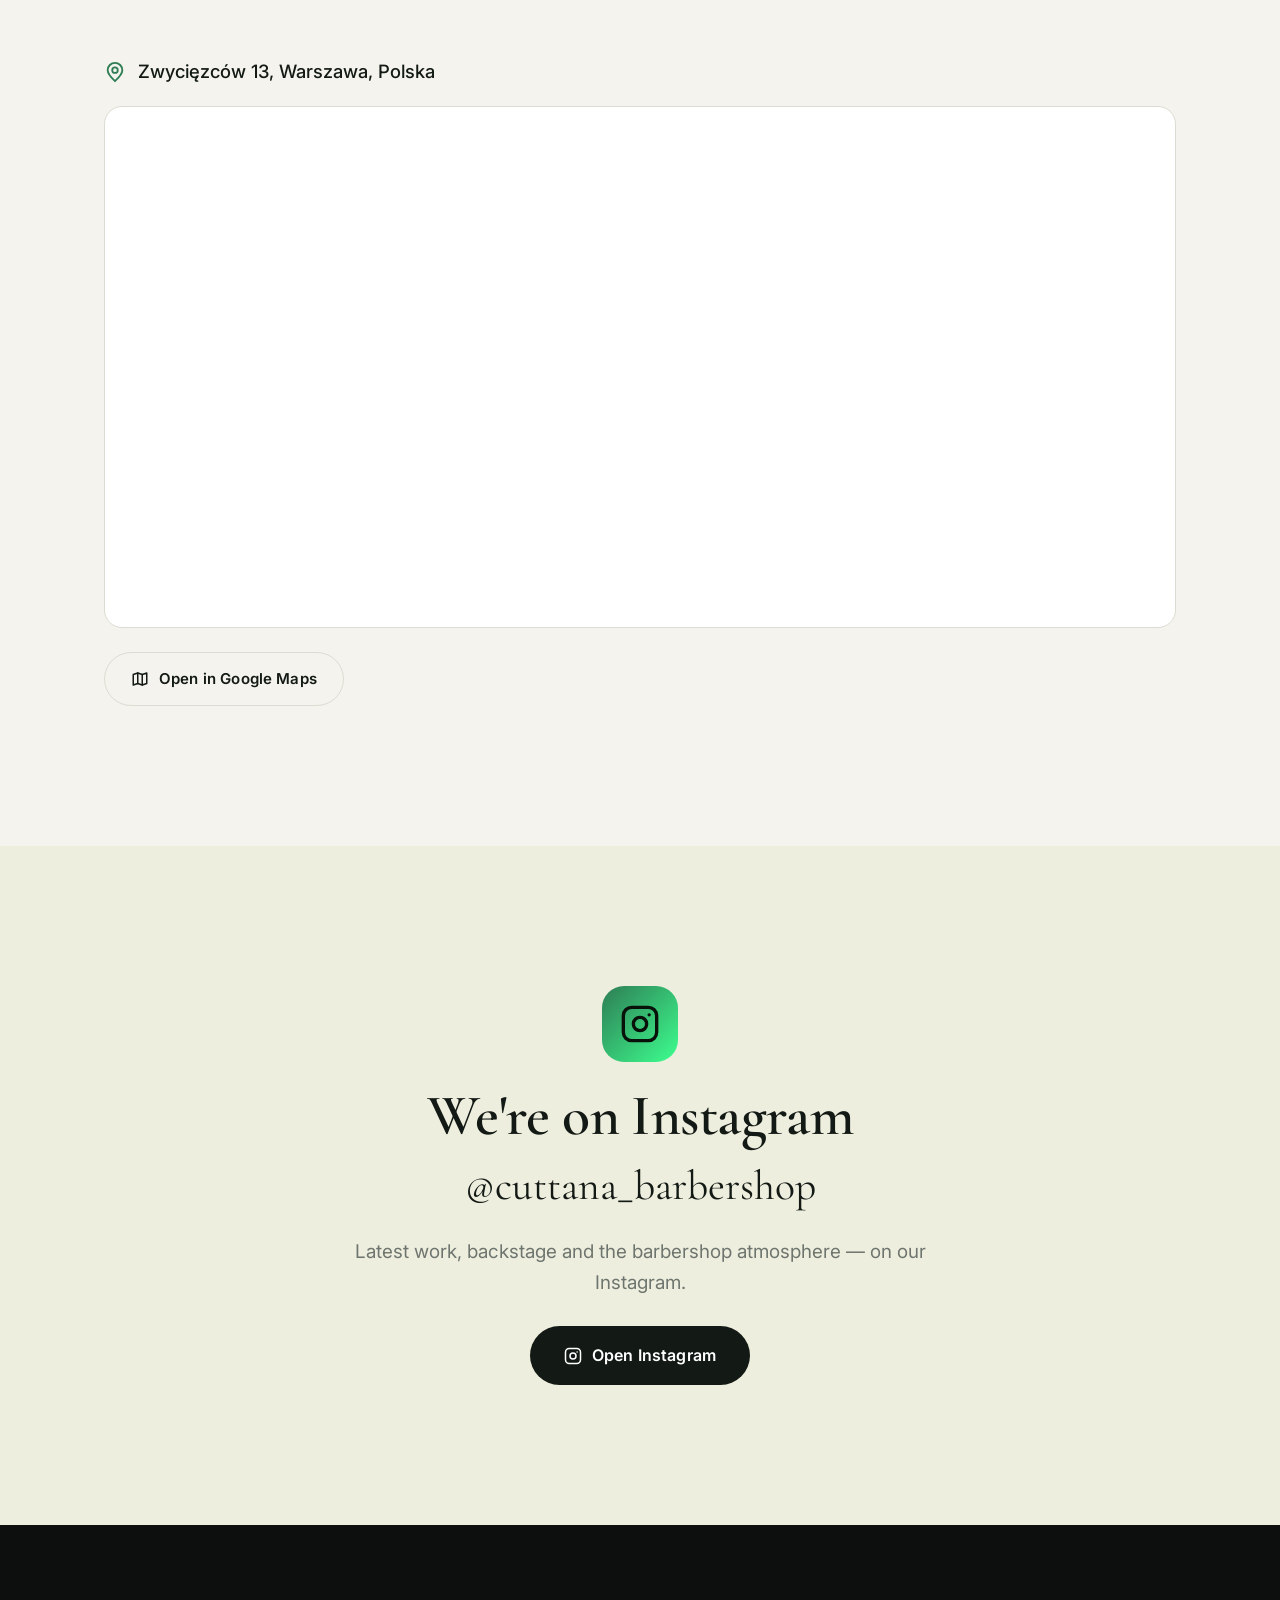
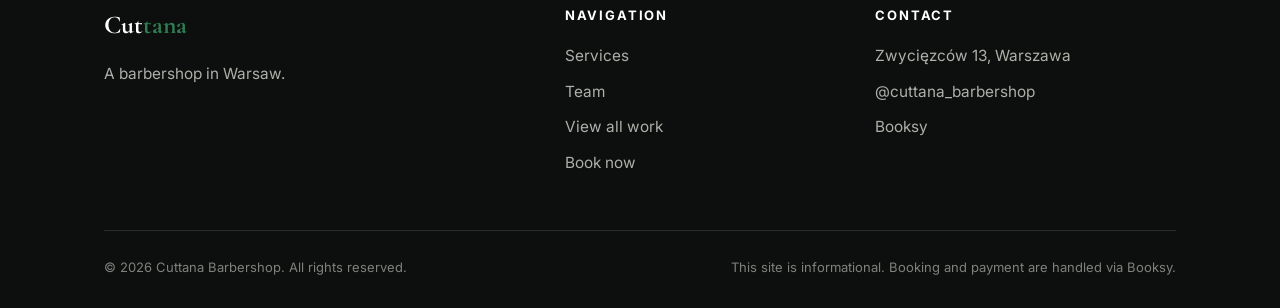
==== commit 730f0bd6: "Mobile team photos: taller 4/5 box + per-barber crop focus Tag team cards with data-barber and add m" ====
--- a/index.html
+++ b/index.html
@@ -21,7 +21,7 @@
       href="https://fonts.googleapis.com/css2?family=Cormorant+Garamond:ital,wght@0,500;0,600;0,700;1,500;1,600&family=Inter:wght@400;500;600;700&display=swap"
       rel="stylesheet"
     />
-    <link rel="stylesheet" href="css/style.css?v=23" />
+    <link rel="stylesheet" href="css/style.css?v=24" />
   </head>
   <body>
     <!-- ====================== HEADER ====================== -->
@@ -283,9 +283,9 @@
       <div class="modal__box" id="priceBox"></div>
     </div>
 
-    <script src="js/data.js?v=23"></script>
-    <script src="js/icons.js?v=23"></script>
-    <script src="js/i18n.js?v=23"></script>
-    <script src="js/main.js?v=23"></script>
+    <script src="js/data.js?v=24"></script>
+    <script src="js/icons.js?v=24"></script>
+    <script src="js/i18n.js?v=24"></script>
+    <script src="js/main.js?v=24"></script>
   </body>
 </html>
--- a/css/style.css
+++ b/css/style.css
@@ -1599,8 +1599,21 @@
     grid-template-columns: 1fr;
   }
   .tcard__photo {
-    aspect-ratio: 16 / 11;
+    aspect-ratio: 4 / 5;
     min-height: 0;
+  }
+  /* Per-barber crop focus on mobile (box shape differs from desktop) */
+  .tcard[data-barber="sergey"] .tcard__photo img {
+    object-position: 50% 28% !important;
+  }
+  .tcard[data-barber="polina"] .tcard__photo img {
+    object-position: 50% 18% !important;
+  }
+  .tcard[data-barber="nazar"] .tcard__photo img {
+    object-position: 22% 38% !important;
+  }
+  .tcard[data-barber="tatiana"] .tcard__photo img {
+    object-position: 50% 12% !important;
   }
   .why__grid {
     grid-template-columns: 1fr;
